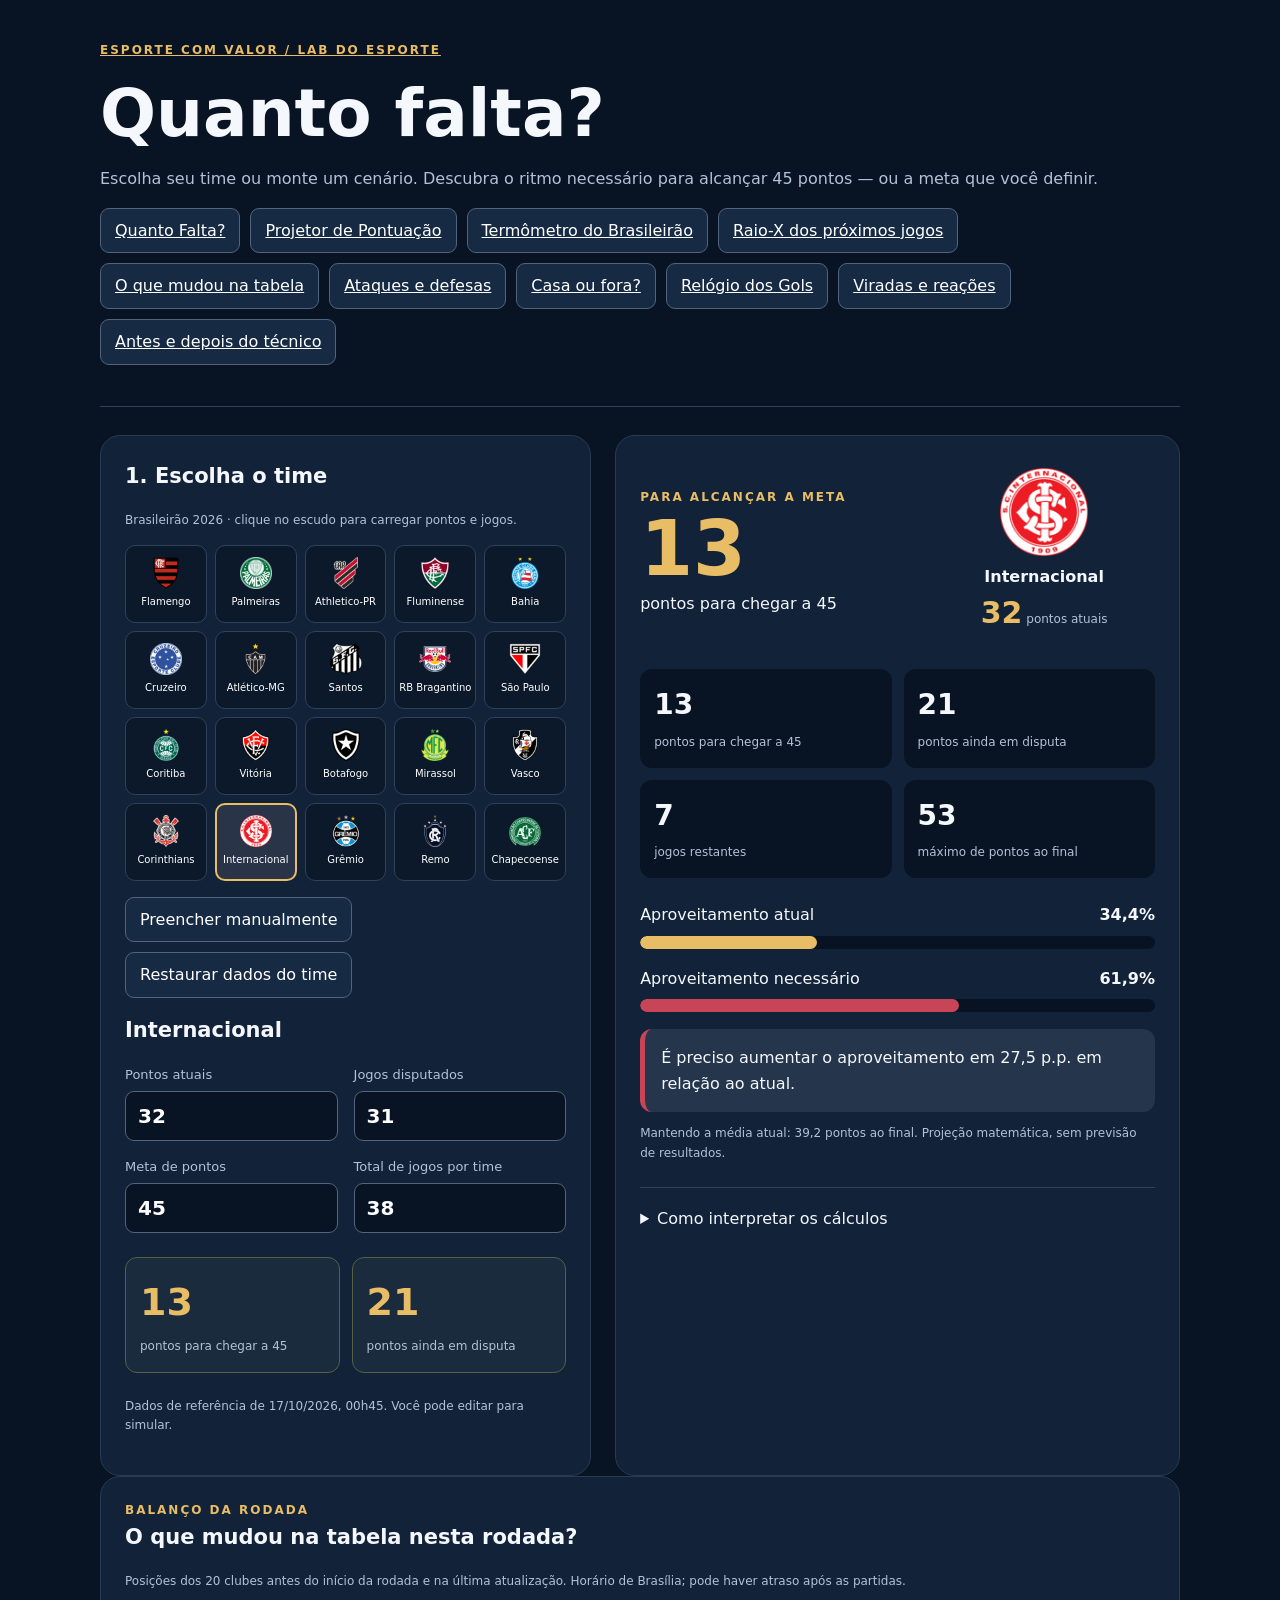
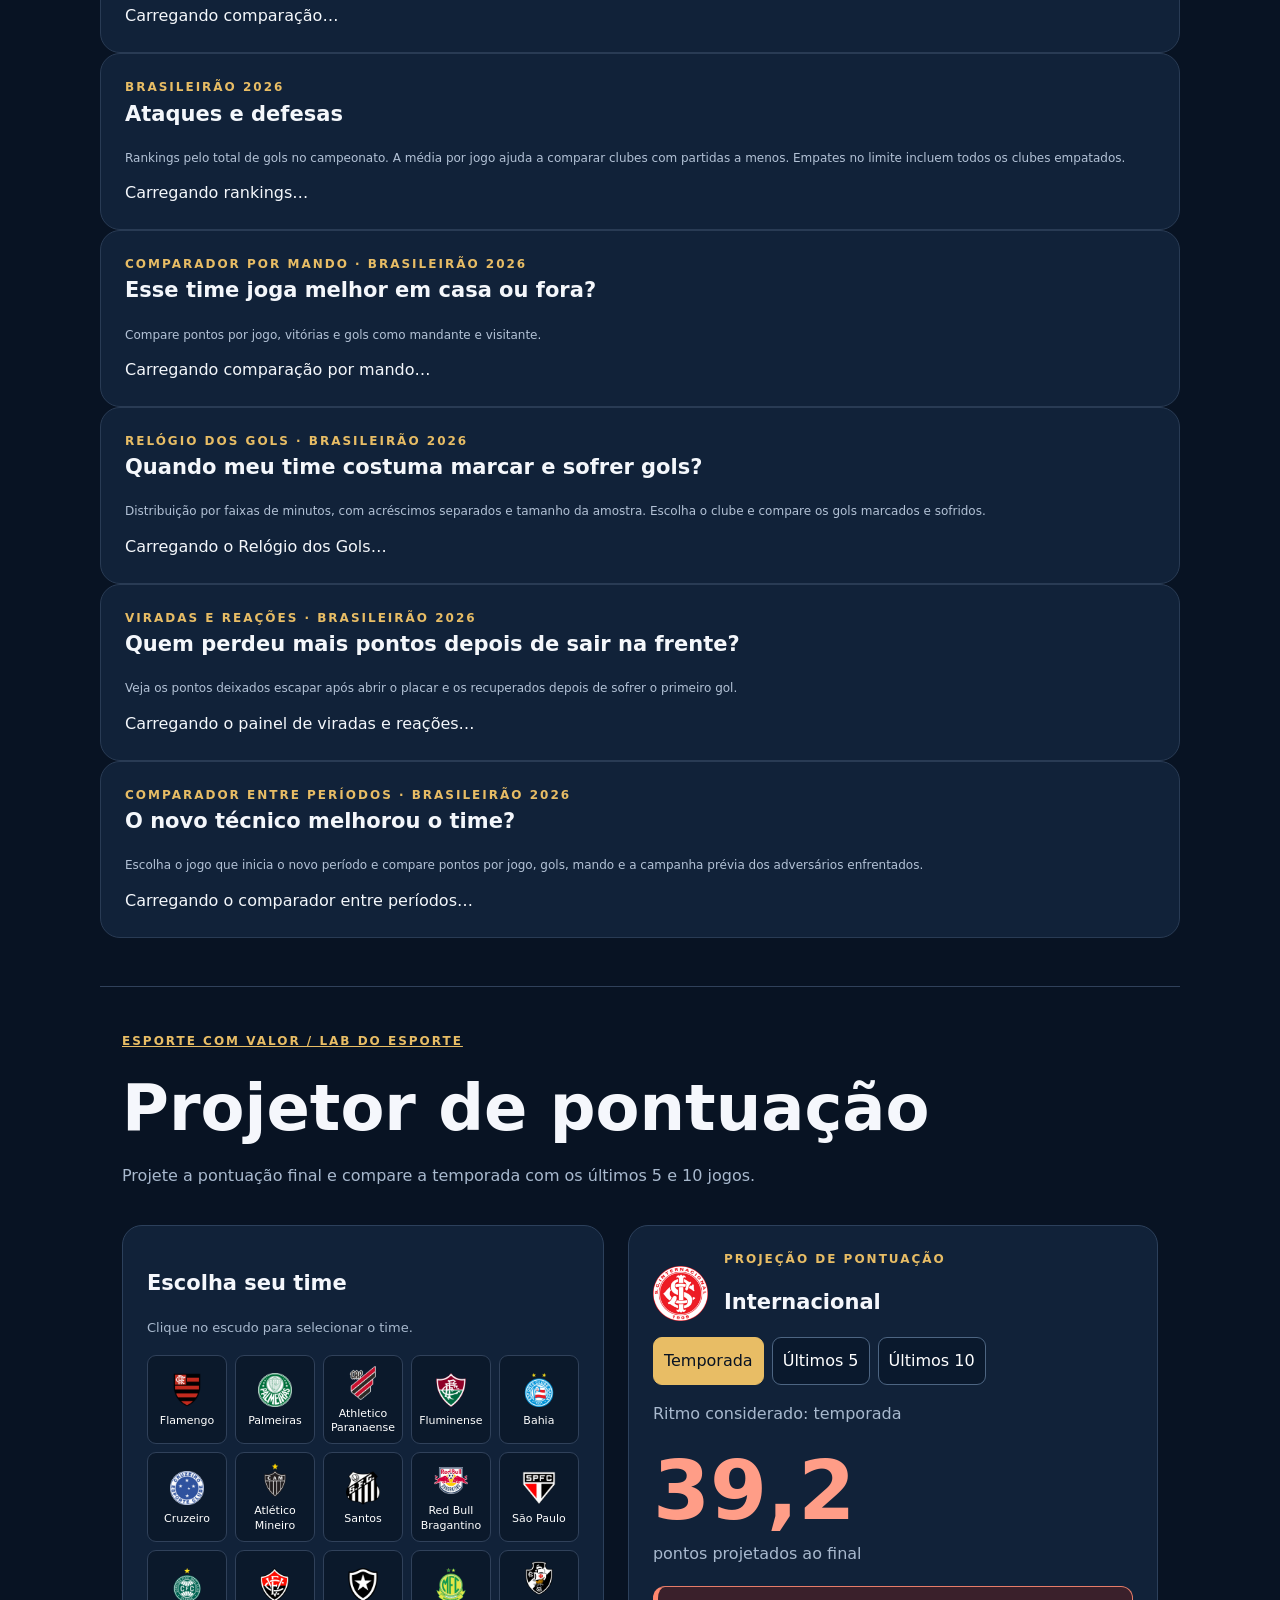
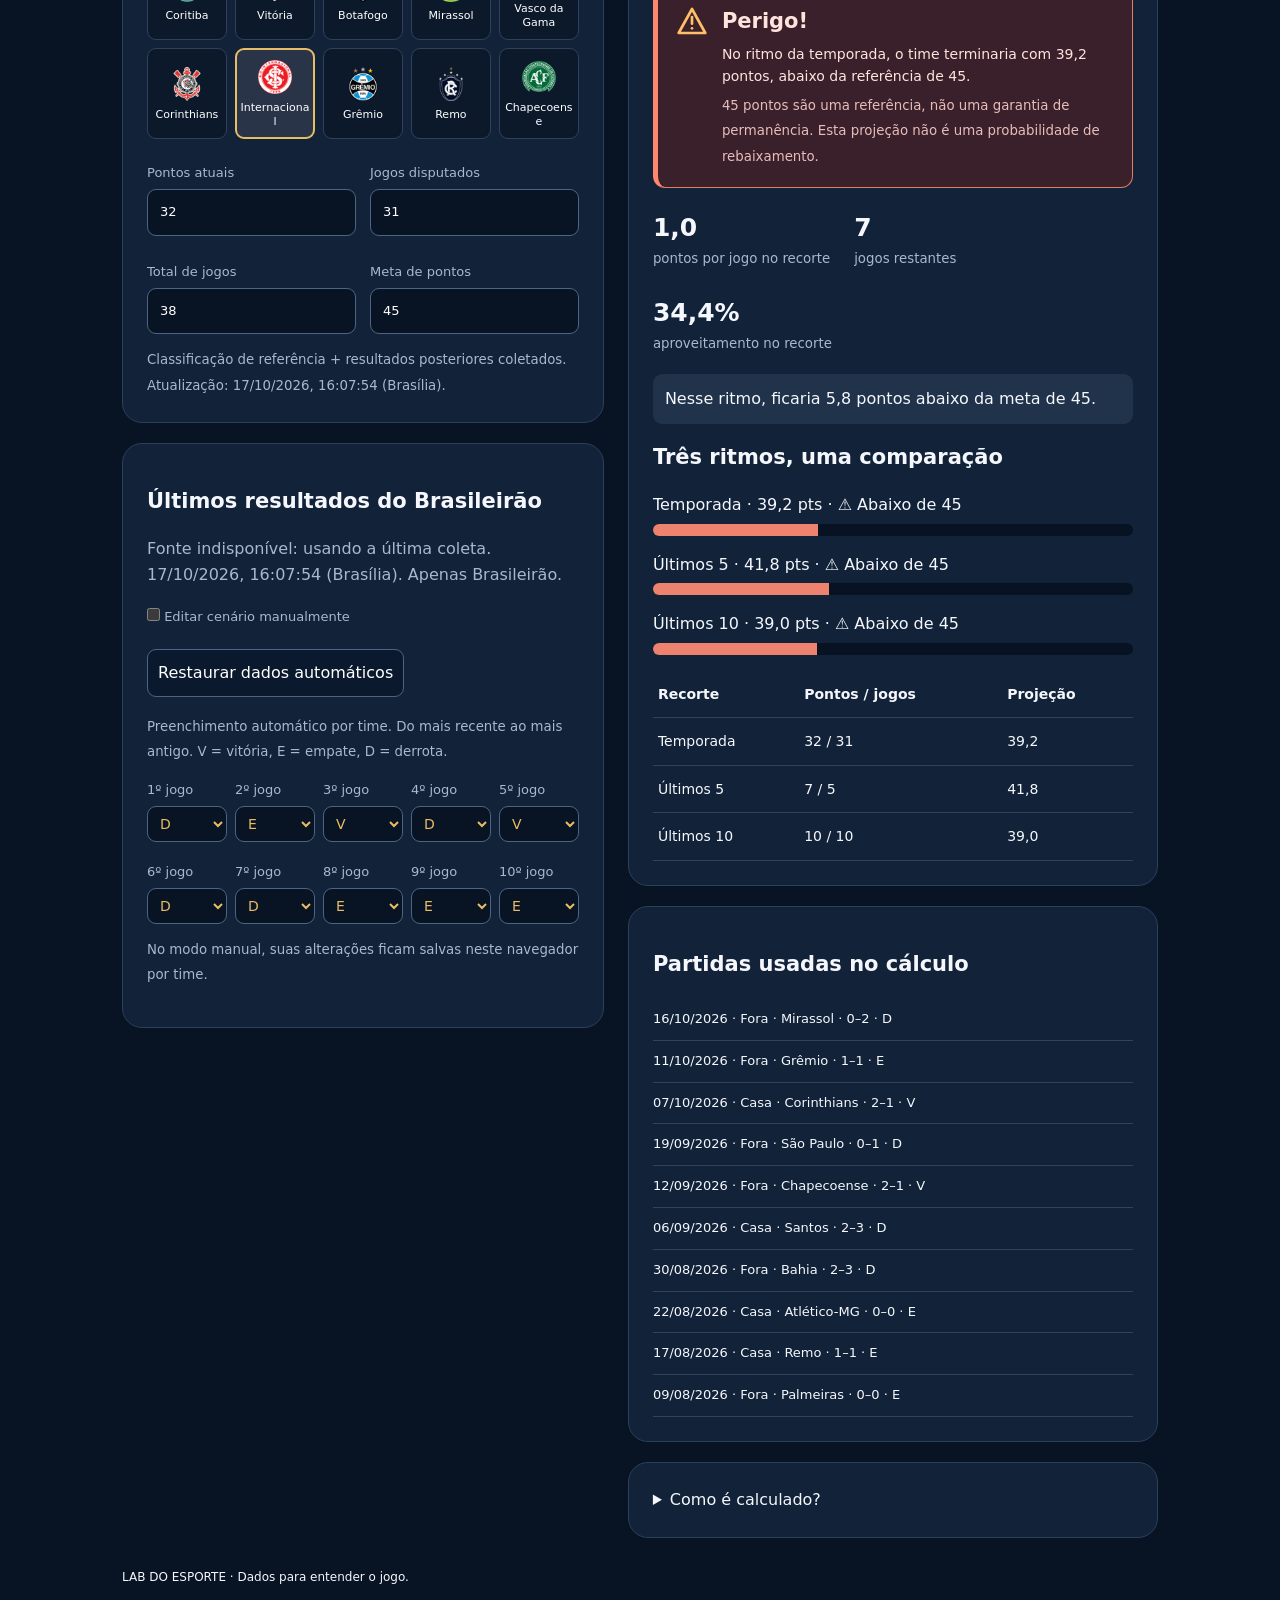
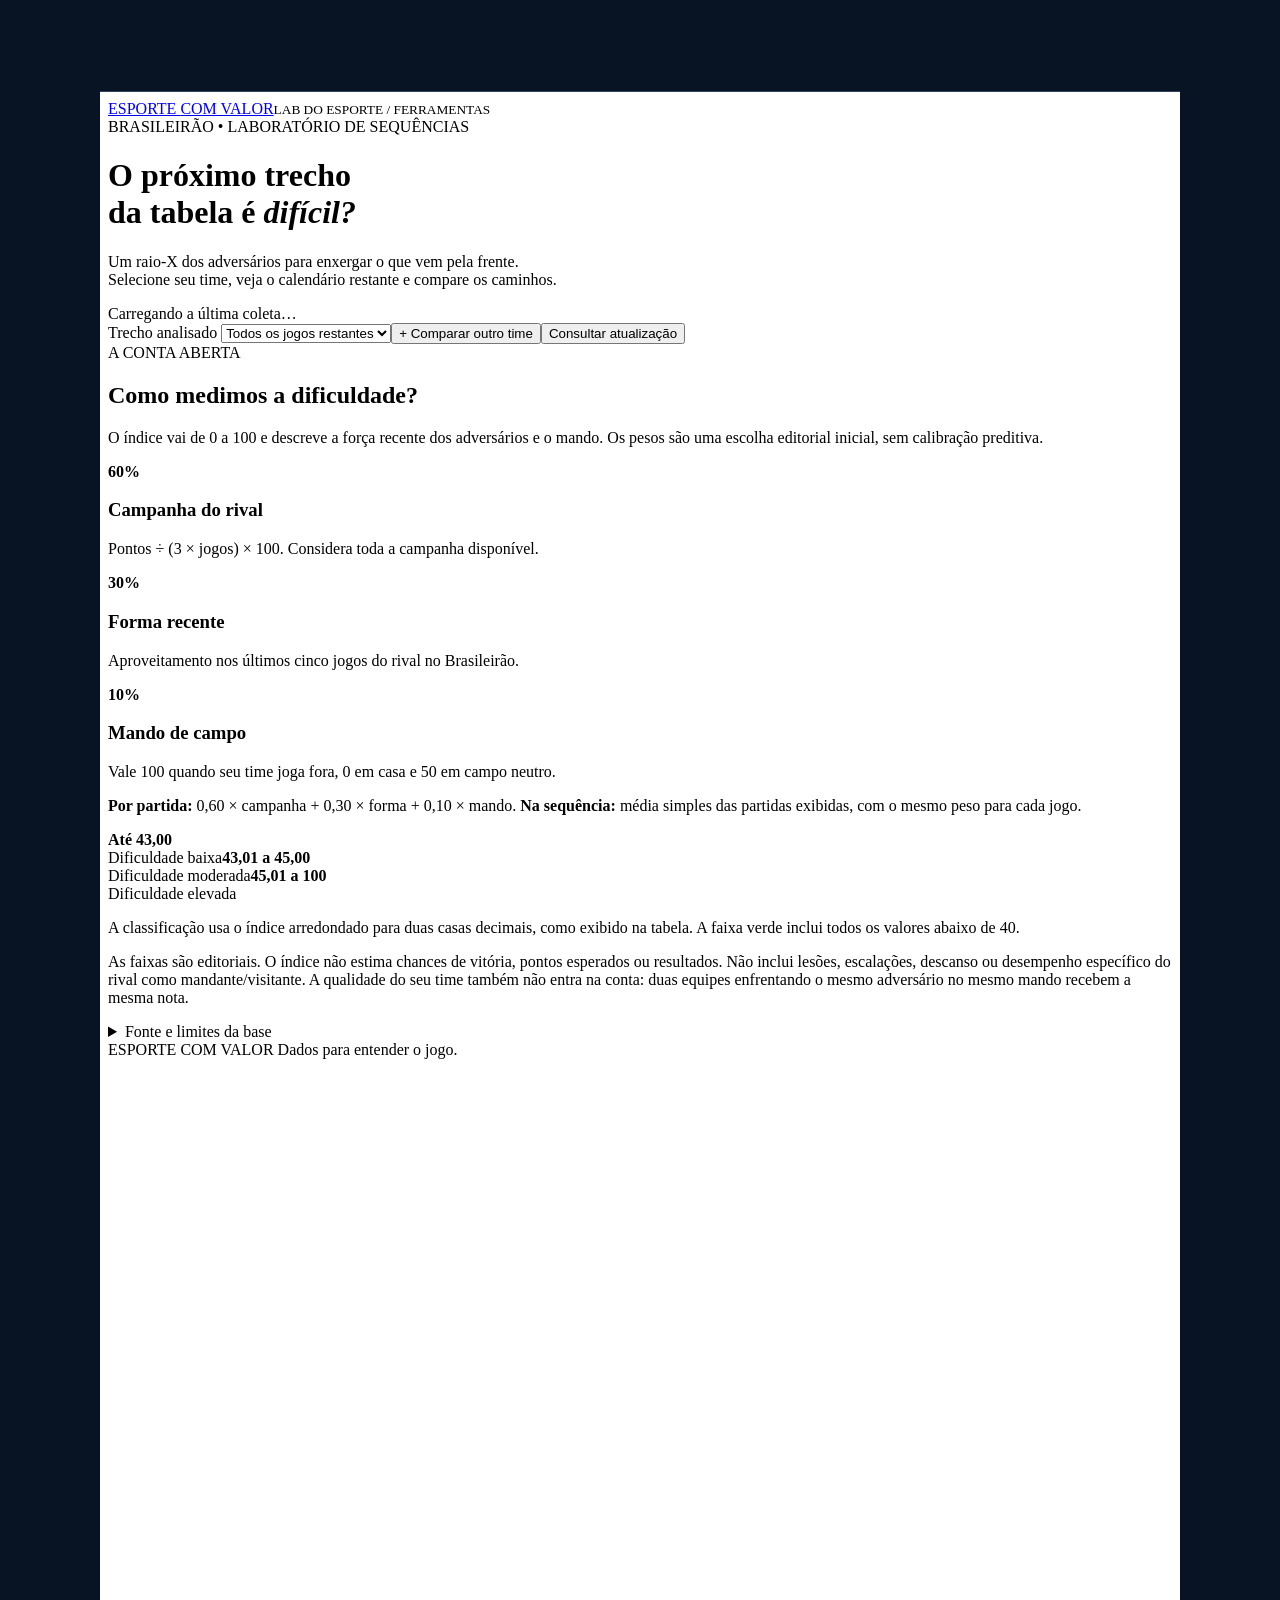
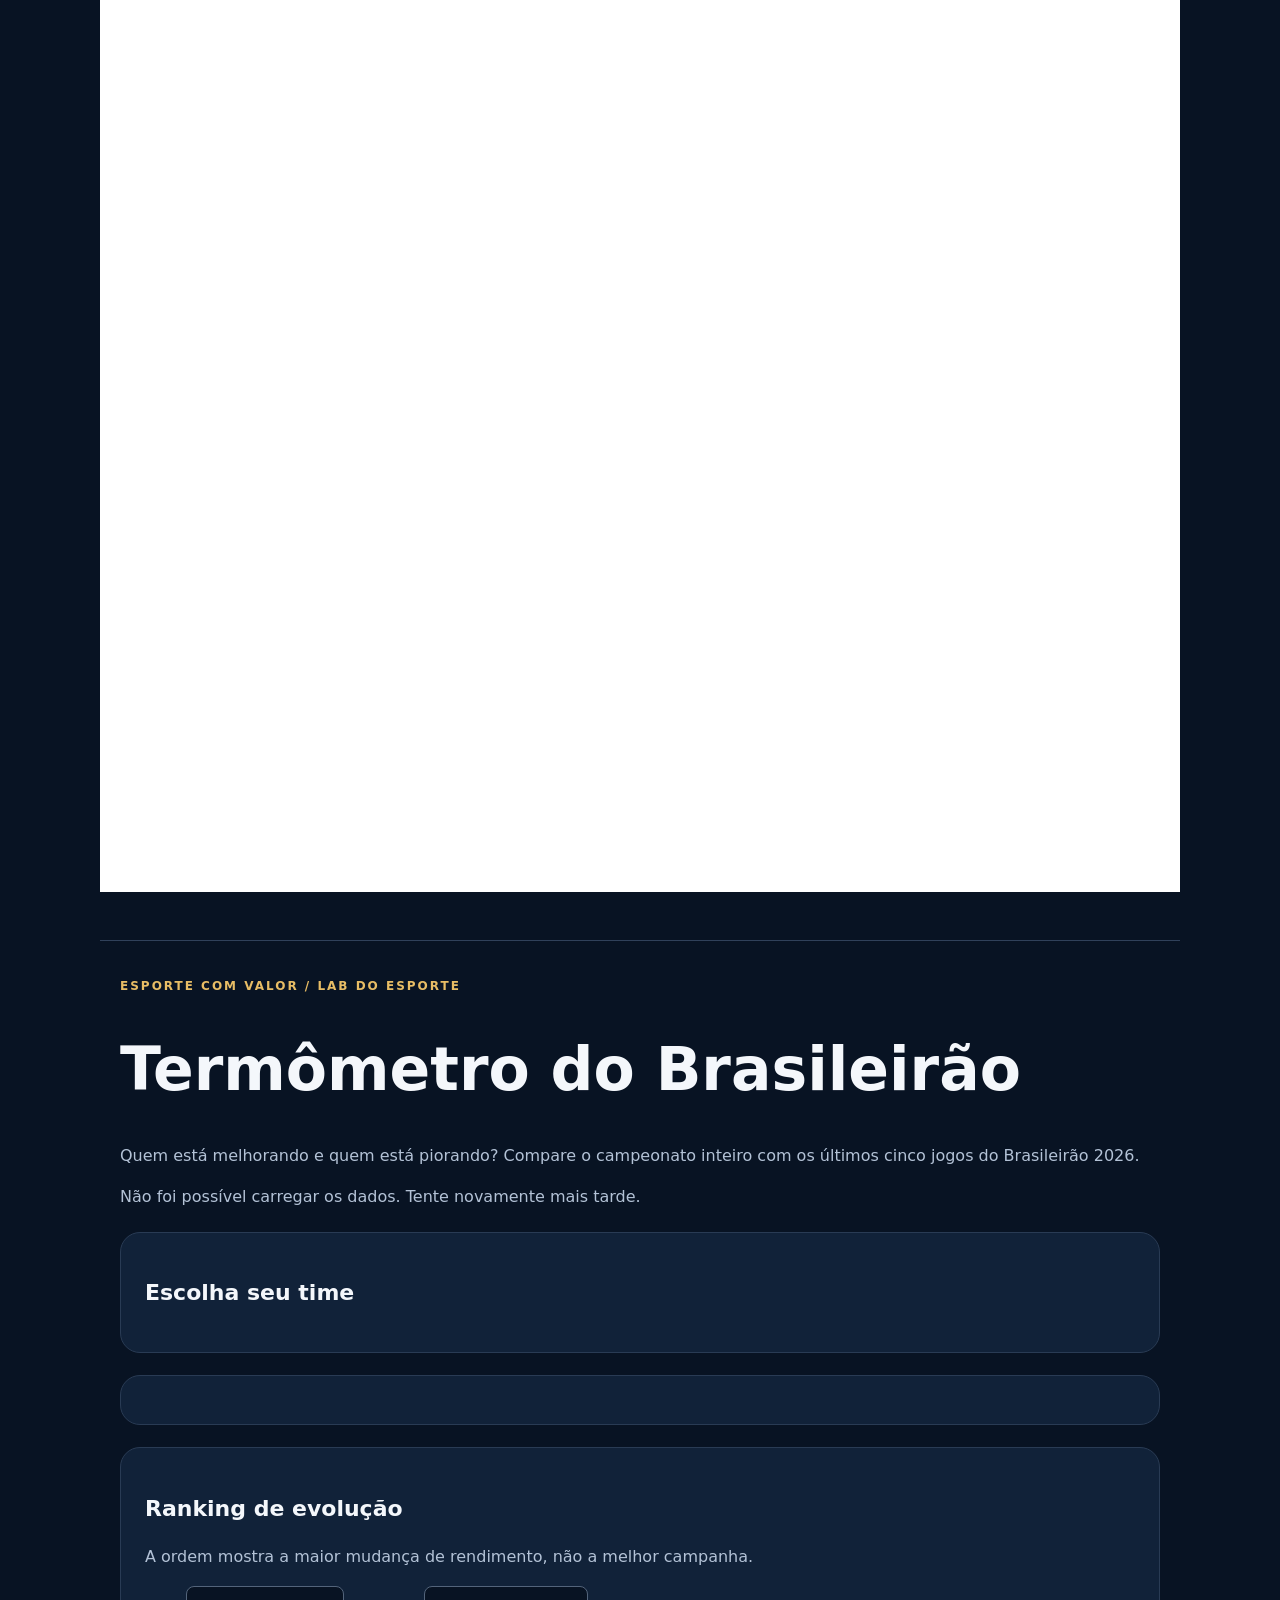
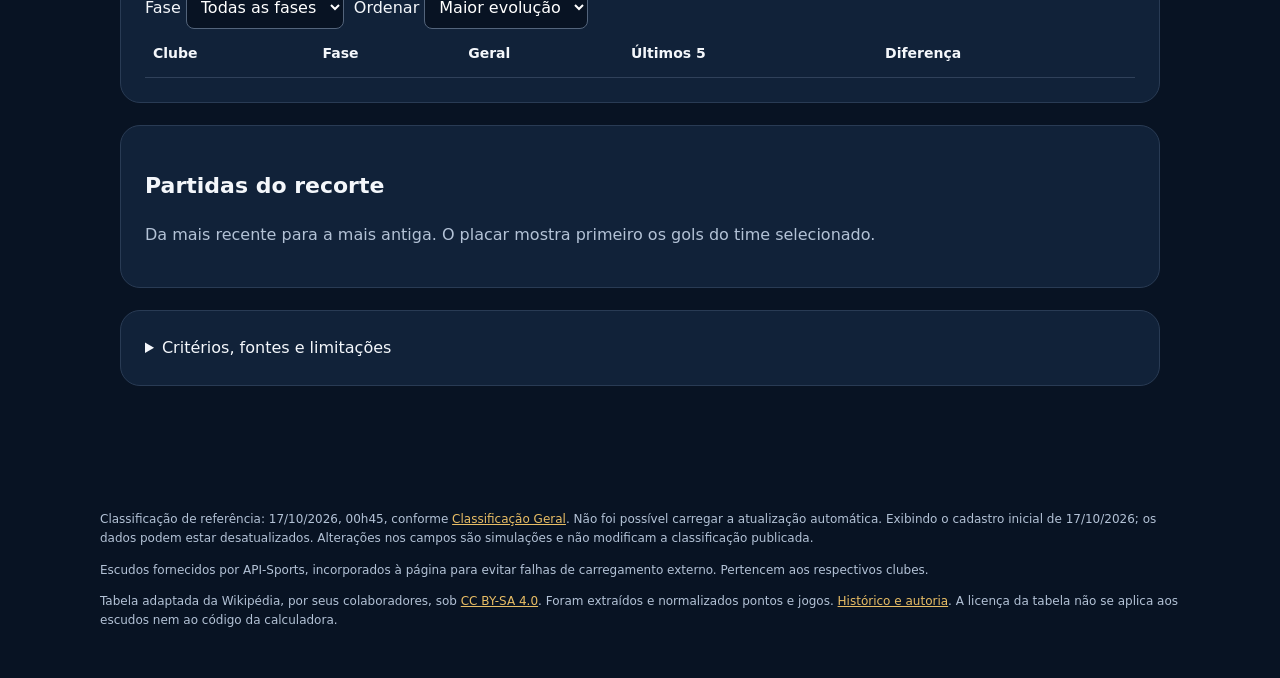
==== index.html @ df3fcb90 "Measure tool usage, team selections and simulations in GA4" ====
<!doctype html><html lang="pt-BR"><head>
<!-- Google Analytics 4 -->
<script async src="https://www.googletagmanager.com/gtag/js?id=G-3X2SF5L8FV"></script>
<script>
window.dataLayer = window.dataLayer || [];
function gtag(){dataLayer.push(arguments);}
gtag('js', new Date());
gtag('config', 'G-3X2SF5L8FV');
</script>
<meta charset="utf-8"><meta name="viewport" content="width=device-width,initial-scale=1"><meta name="description" content="Calcule quantos pontos seu time precisa e compare o aproveitamento atual com o necessário para alcançar sua meta."><title>Quanto falta? · Esporte com Valor</title><style>
:root{color-scheme:dark;--bg:#081323;--card:#112239;--gold:#e8bd65;--muted:#b3c2d6}*{box-sizing:border-box}body{margin:0;background:var(--bg);color:#f4f7fb;font:16px/1.6 system-ui,sans-serif}main{max-width:1120px;margin:auto;padding:36px 20px}a{color:var(--gold)}header{border-bottom:1px solid #30415a;padding-bottom:25px;margin-bottom:28px}.brand{color:var(--gold);font-weight:800;letter-spacing:2px;font-size:12px}h1{font-size:clamp(36px,7vw,66px);line-height:1.1;margin:16px 0}h2{font-size:21px;margin-top:0}p{color:var(--muted)}.layout{display:grid;grid-template-columns:1fr 1.15fr;gap:24px}.panel{background:var(--card);border:1px solid #293b54;border-radius:20px;padding:24px}.teams{display:grid;grid-template-columns:repeat(5,1fr);gap:8px;margin:15px 0}.team{background:#0b192b;color:#fff;border:1px solid #30415a;border-radius:10px;padding:8px 3px;font-size:10px;cursor:pointer;min-height:78px}.team img{display:block;width:32px;height:32px;object-fit:contain;margin:0 auto 5px}.team[aria-pressed=true]{border:2px solid var(--gold);background:#293449}button{font:inherit;cursor:pointer}button:focus-visible,input:focus-visible{outline:3px solid var(--gold);outline-offset:3px}.actions{display:flex;gap:10px;flex-wrap:wrap;margin:16px 0}.action{border:1px solid #52647d;border-radius:9px;background:#162a44;color:white;padding:9px 14px}.fields{display:grid;grid-template-columns:1fr 1fr;gap:16px}label{font-size:13px;color:var(--muted)}input{display:block;width:100%;margin-top:5px;padding:12px;background:#081323;border:1px solid #53647b;border-radius:9px;color:white;font:600 20px system-ui}.result-head{display:grid;grid-template-columns:minmax(0,1fr) minmax(120px,.8fr);gap:16px;align-items:center}.selected-team{text-align:center;padding:8px}.selected-team img{display:block;width:88px;height:88px;object-fit:contain;margin:0 auto 8px}.selected-team img[hidden]{display:none}.selected-team>strong{display:block;font-size:16px}.selected-team #resultCurrentPoints{font-size:30px;color:var(--gold)}.selected-team span{color:var(--muted);font-size:12px}.selected-team #resultScenario{display:block}.big{font-size:76px;font-weight:850;line-height:1.1;color:var(--gold)}.stats{display:grid;grid-template-columns:1fr 1fr;gap:12px;margin:24px 0}.stat{padding:14px;border-radius:12px;background:#081323}.stat strong{font-size:28px;display:block}.points-summary .stat{border:1px solid #576044;background:#192b3d}.points-summary strong{color:var(--gold);font-size:38px}.points-summary span{font-size:13px}.stat span{font-size:12px;color:var(--muted)}.track{height:13px;background:#071322;border-radius:20px;margin:8px 0 17px;overflow:hidden}.bar{height:100%;border-radius:20px}.row{display:flex;justify-content:space-between;gap:12px}.status{padding:16px;border-radius:12px;border-left:5px solid var(--gold);background:#25354b}.small{font-size:12px}.error{color:#ffb8bb}details{margin-top:24px;border-top:1px solid #30415a;padding-top:18px}footer{padding-top:30px}.hidden{display:none}@media(max-width:760px){.layout{grid-template-columns:1fr}.panel{padding:18px}.big{font-size:64px}}@media(prefers-reduced-motion:no-preference){.bar{transition:width .25s}}
</style><link rel="stylesheet" href="./panorama.css"><link rel="stylesheet" href="./relogio-gols.css"><link rel="stylesheet" href="./viradas-reacoes.css"><link rel="stylesheet" href="./comparador-periodos.css"></head><body><main><header id="quanto-falta"><a class="brand" href="https://esportecomvalor.wordpress.com/">ESPORTE COM VALOR / LAB DO ESPORTE</a><h1>Quanto falta?</h1><p>Escolha seu time ou monte um cenário. Descubra o ritmo necessário para alcançar 45 pontos — ou a meta que você definir.</p><nav class="actions" aria-label="Ferramentas do Lab do Esporte"><a class="action" href="#quanto-falta">Quanto Falta?</a><a class="action" href="#projetor">Projetor de Pontuação</a><a class="action" href="#termometro">Termômetro do Brasileirão</a><a class="action" href="#raio-x">Raio-X dos próximos jogos</a><a class="action" href="#mudancas">O que mudou na tabela</a><a class="action" href="#rankings-gols">Ataques e defesas</a><a class="action" href="#casa-fora">Casa ou fora?</a><a class="action" href="#relogio-dos-gols">Relógio dos Gols</a><a class="action" href="#viradas-e-reacoes">Viradas e reações</a><a class="action" href="#antes-e-depois">Antes e depois do técnico</a></nav></header><div class="layout"><section class="panel"><h2>1. Escolha o time</h2><p class="small">Brasileirão 2026 · clique no escudo para carregar pontos e jogos.</p><div class="teams" id="teams"></div><div class="actions"><button type="button" class="action" id="manual">Preencher manualmente</button><button type="button" class="action" id="reset">Restaurar dados do time</button></div><h2 id="selection">Cenário manual</h2><form id="form"><div class="fields"><label>Pontos atuais<input id="points" type="number" min="0" step="1" required value="32"></label><label>Jogos disputados<input id="played" type="number" min="0" step="1" required value="31"></label><label>Meta de pontos<input id="target" type="number" min="1" step="1" required value="45"></label><label>Total de jogos por time<input id="total" type="number" min="1" max="1000" step="1" required value="38"></label></div><div class="stats points-summary" aria-live="polite" aria-label="Resumo de pontos"><div class="stat"><strong id="neededPoints">—</strong><span id="neededLabel">pontos para chegar a 45</span></div><div class="stat"><strong id="availablePoints">—</strong><span>pontos ainda em disputa</span></div></div></form><p id="origin" class="small"></p><p id="error" role="alert" class="error"></p></section><section class="panel" aria-label="Resultado"><div id="results" aria-live="polite"><div class="result-head"><div><div class="brand" id="resultTitle">PARA ALCANÇAR A META</div><div class="big" id="missing">—</div><div id="remaining">pontos necessários</div></div><div class="selected-team"><img id="resultBadge" alt="" width="88" height="88"><strong id="resultTeamName"></strong><div><strong id="resultCurrentPoints">—</strong><span> pontos atuais</span></div><span class="small" id="resultScenario"></span></div></div><div class="stats"><div class="stat"><strong id="neededPointsResult">—</strong><span id="neededLabelResult">pontos para chegar a 45</span></div><div class="stat"><strong id="availablePointsResult">—</strong><span>pontos ainda em disputa</span></div><div class="stat"><strong id="games">—</strong><span>jogos restantes</span></div><div class="stat"><strong id="max">—</strong><span>máximo de pontos ao final</span></div></div><div class="row"><span>Aproveitamento atual</span><strong id="current">—</strong></div><div class="track"><div id="currentBar" class="bar" style="background:#e8bd65"></div></div><div class="row"><span>Aproveitamento necessário</span><strong id="required">—</strong></div><div class="track"><div id="requiredBar" class="bar"></div></div><div id="status" class="status"></div><p id="projection" class="small"></p><details><summary>Como interpretar os cálculos</summary><p class="small">Atual = pontos ÷ (3 × jogos disputados). Necessário = pontos que faltam ÷ (3 × jogos restantes). A diferença é expressa em pontos percentuais (p.p.).</p><p class="small">Vermelho claro: aumento de até 5 p.p.; tons mais escuros: acima de 5, 10 e 20 p.p. Verde: o ritmo necessário não supera o atual. As cores comparam ritmos e não representam probabilidade de rebaixamento.</p><p class="small">A projeção mantém a média de pontos por jogo e pode resultar em número fracionário. Não prevê resultados. Os 45 pontos são uma referência, sem garantia de permanência. Os cálculos consideram três pontos por vitória e não contemplam punições ou bonificações.</p></details></div></section></div><section class="panel panorama" id="mudancas"><div class="brand">BALANÇO DA RODADA</div><h2>O que mudou na tabela nesta rodada?</h2><p class="small">Posições dos 20 clubes antes do início da rodada e na última atualização. Horário de Brasília; pode haver atraso após as partidas.</p><div id="day-content" aria-live="polite">Carregando comparação…</div></section><section class="panel panorama" id="rankings-gols"><div class="brand">BRASILEIRÃO 2026</div><h2>Ataques e defesas</h2><p class="small">Rankings pelo total de gols no campeonato. A média por jogo ajuda a comparar clubes com partidas a menos. Empates no limite incluem todos os clubes empatados.</p><div id="goal-content" aria-live="polite">Carregando rankings…</div></section><section class="panel panorama" id="casa-fora"><div class="brand">COMPARADOR POR MANDO · BRASILEIRÃO 2026</div><h2>Esse time joga melhor em casa ou fora?</h2><p class="small">Compare pontos por jogo, vitórias e gols como mandante e visitante.</p><div id="mando-content">Carregando comparação por mando…</div></section><section class="panel panorama" id="relogio-dos-gols"><div class="brand">RELÓGIO DOS GOLS · BRASILEIRÃO 2026</div><h2>Quando meu time costuma marcar e sofrer gols?</h2><p class="small">Distribuição por faixas de minutos, com acréscimos separados e tamanho da amostra. Escolha o clube e compare os gols marcados e sofridos.</p><div id="goal-clock-content">Carregando o Relógio dos Gols…</div></section><section class="panel panorama" id="viradas-e-reacoes"><div class="brand">VIRADAS E REAÇÕES · BRASILEIRÃO 2026</div><h2>Quem perdeu mais pontos depois de sair na frente?</h2><p class="small">Veja os pontos deixados escapar após abrir o placar e os recuperados depois de sofrer o primeiro gol.</p><div id="reactions-content">Carregando o painel de viradas e reações…</div></section><section class="panel panorama" id="antes-e-depois"><div class="brand">COMPARADOR ENTRE PERÍODOS · BRASILEIRÃO 2026</div><h2>O novo técnico melhorou o time?</h2><p class="small">Escolha o jogo que inicia o novo período e compare pontos por jogo, gols, mando e a campanha prévia dos adversários enfrentados.</p><div id="periods-content">Carregando o comparador entre períodos…</div></section><section id="projetor" aria-label="Projetor de pontuação" style="scroll-margin-top:20px;margin-top:48px;border-top:1px solid #30415a"><iframe id="projectorFrame" title="Projetor de pontuação — últimos 5 e 10 jogos do Brasileirão" src="./projetor.html" loading="lazy" style="width:100%;border:0;min-height:800px;height:2200px;display:block;color-scheme:dark"></iframe></section><section id="raio-x" aria-label="Raio-X dos próximos jogos" style="scroll-margin-top:20px;margin-top:48px;border-top:1px solid #30415a"><iframe id="raioxFrame" title="Raio-X dos próximos jogos — dificuldade da sequência" src="./raio-x.html" loading="lazy" style="width:100%;border:0;min-height:900px;height:2400px;display:block;color-scheme:dark"></iframe></section><section id="termometro" style="scroll-margin-top:20px;margin-top:48px;border-top:1px solid #30415a"><iframe id="thermoFrame" title="Termômetro do Brasileirão" src="./termometro.html?v=20261017-titulo" loading="lazy" style="width:100%;border:0;height:2600px;display:block;color-scheme:dark"></iframe></section><footer><p class="small"><span id="dataStatus">Classificação de referência: 17/10/2026, 00h45</span>, conforme <a href="https://classificacaogeral.com.br/campeonato-brasileiro-serie-a/2026" target="_blank" rel="noopener noreferrer">Classificação Geral</a>. <span id="dataMode">Cadastro inicial. Aguardando primeira consulta automática.</span> Alterações nos campos são simulações e não modificam a classificação publicada.</p><p class="small">Escudos fornecidos por API-Sports, incorporados à página para evitar falhas de carregamento externo. Pertencem aos respectivos clubes.</p><p class="small">Tabela adaptada da Wikipédia, por seus colaboradores, sob <a href="https://creativecommons.org/licenses/by-sa/4.0/">CC BY-SA 4.0</a>. Foram extraídos e normalizados pontos e jogos. <a href="https://pt.wikipedia.org/w/index.php?title=Campeonato_Brasileiro_de_Futebol_de_2026_-_S%C3%A9rie_A&amp;action=history">Histórico e autoria</a>. A licença da tabela não se aplica aos escudos nem ao código da calculadora.</p></footer></main><script>
const badges={"118":"[data-uri]","119":"[data-uri]","120":"[data-uri]","121":"[data-uri]","124":"[data-uri]","126":"[data-uri]","127":"[data-uri]","128":"[data-uri]","130":"[data-uri]","131":"[data-uri]","132":"[data-uri]","133":"[data-uri]","134":"[data-uri]","135":"[data-uri]","136":"[data-uri]","147":"[data-uri]","794":"[data-uri]","1062":"[data-uri]","1198":"[data-uri]","7848":"[data-uri]"};
const clubs=[['Flamengo',64,30,127],['Palmeiras',63,30,121],['Athletico-PR',53,30,134],['Fluminense',51,30,124],['Bahia',49,30,118],['Cruzeiro',48,30,135],['Atlético-MG',47,30,1062],['Santos',42,30,128],['RB Bragantino',40,30,794],['São Paulo',39,30,126],['Coritiba',39,30,147],['Vitória',36,30,136],['Botafogo',36,30,120],['Mirassol',36,31,7848],['Vasco',35,29,133],['Corinthians',32,30,131],['Internacional',32,31,119],['Grêmio',31,30,130],['Remo',25,30,1198],['Chapecoense',18,29,132]];
function calculate(p,j,t,n){if(![p,j,t,n].every(Number.isInteger)||p<0||j<0||t<1||n<1||n>1000||j>n||p>3*j)throw Error('Informe números inteiros válidos. Jogos disputados não podem superar o total, e pontos não podem superar três por jogo.');let r=n-j,m=Math.max(0,t-p),a=j?p/(3*j)*100:null,b=m===0?0:r?m/(3*r)*100:null;return {r,m,a,b,max:p+3*r,gap:a===null||b===null?null:b-a,projection:j?p/j*n:null,achieved:m===0,impossible:m>3*r};}
const $=id=>document.getElementById(id);const pct=x=>x===null?'—':x.toLocaleString('pt-BR',{maximumFractionDigits:1,minimumFractionDigits:1})+'%';let selected=null;let edited=true;let apiDate=null;
function updateTeamHeader(points){const badge=$('resultBadge');$('resultCurrentPoints').textContent=points;if(selected===null){badge.hidden=true;badge.removeAttribute('src');badge.alt='';$('resultTeamName').textContent='Cenário manual';$('resultScenario').textContent='Valores informados por você';}else{const club=clubs[selected];badge.hidden=false;badge.src=badges[club[3]];badge.alt='Escudo do '+club[0];$('resultTeamName').textContent=club[0];$('resultScenario').textContent=edited?'Simulação com valores editados':'';}}
function render(){try{const ids=['points','played','target','total'];if(ids.some(id=>$(id).value.trim()===''))throw Error('Preencha todos os campos para calcular.');const [p,j,t,n]=ids.map(id=>Number($(id).value));const c=calculate(p,j,t,n);updateTeamHeader(p);$('error').textContent='';$('results').classList.remove('hidden');document.querySelector('.points-summary').classList.remove('hidden');$('missing').textContent=c.m;$('remaining').textContent='pontos para chegar a '+t;$('neededPoints').textContent=c.m;$('neededLabel').textContent='pontos para chegar a '+t;$('availablePoints').textContent=3*c.r;$('neededPointsResult').textContent=c.m;$('neededLabelResult').textContent='pontos para chegar a '+t;$('availablePointsResult').textContent=3*c.r;$('games').textContent=c.r;$('max').textContent=c.max;$('current').textContent=pct(c.a);$('required').textContent=pct(c.b);$('currentBar').style.width=(c.a||0)+'%';$('requiredBar').style.width=Math.min(100,c.b||0)+'%';const color=c.achieved?'#54d4a0':c.impossible?'#c84457':c.gap===null?'#e8bd65':c.gap<=0?'#54d4a0':c.gap<=5?'#ffb4a8':c.gap<=10?'#ff887d':c.gap<=20?'#ed5e68':'#c84457';$('requiredBar').style.background=color;$('status').style.borderColor=color;$('status').textContent=c.achieved?'Meta alcançada. Isso não garante permanência na divisão.':c.impossible?'Meta matematicamente impossível: mesmo vencendo todos os jogos restantes, o time chegaria a '+c.max+' pontos.':c.gap===null?'Ainda não há jogos disputados para comparar o ritmo.':c.gap>0?'É preciso aumentar o aproveitamento em '+c.gap.toLocaleString('pt-BR',{maximumFractionDigits:1})+' p.p. em relação ao atual.':'O aproveitamento necessário está '+Math.abs(c.gap).toLocaleString('pt-BR',{maximumFractionDigits:1})+' p.p. abaixo ou igual ao atual.';$('projection').textContent=c.projection===null?'Projeção indisponível antes da primeira partida.':'Mantendo a média atual: '+c.projection.toLocaleString('pt-BR',{maximumFractionDigits:1})+' pontos ao final. Projeção matemática, sem previsão de resultados.';$('origin').textContent=edited?'Simulação com valores editáveis. Não é uma consulta ao vivo.':(apiDate?'Última consulta da fonte pública: '+apiDate+'. Você pode editar para simular.':'Dados de referência de 17/10/2026, 00h45. Você pode editar para simular.');}catch(e){$('error').textContent=e.message;$('results').classList.add('hidden');document.querySelector('.points-summary').classList.add('hidden');}}
function choose(i){selected=i;edited=false;const c=clubs[i];$('selection').textContent=c[0];$('points').value=c[1];$('played').value=c[2];$('total').value=38;document.querySelectorAll('.team').forEach((el,k)=>el.setAttribute('aria-pressed',String(k===i)));render();}
clubs.forEach((c,i)=>{const b=document.createElement('button');b.type='button';b.className='team';b.setAttribute('aria-pressed','false');b.setAttribute('aria-label','Selecionar '+c[0]);const img=document.createElement('img');img.src=badges[c[3]];img.alt='';img.loading='lazy';img.addEventListener('error',()=>{img.hidden=true;});b.append(img,document.createTextNode(c[0]));b.addEventListener('click',()=>choose(i));$('teams').append(b);});
$('form').addEventListener('submit',e=>e.preventDefault());$('form').addEventListener('input',()=>{edited=true;render();});$('manual').addEventListener('click',()=>{selected=null;edited=true;$('selection').textContent='Cenário manual';document.querySelectorAll('.team').forEach(el=>el.setAttribute('aria-pressed','false'));['points','played'].forEach(id=>$(id).value='');render();$('points').focus();});$('reset').addEventListener('click',()=>{if(selected!==null)choose(selected);else{['points','played','target','total'].forEach((id,i)=>$(id).value=[32,31,45,38][i]);edited=true;render();}});choose(16);

async function loadStandings(){
 try{
 const response=await fetch('./classificacao.json',{cache:'no-store'});
 if(!response.ok)throw Error('Dados indisponíveis');
 const data=await response.json();
 if(!data.fetchedAt)return;
 if(data.source!=='Wikipédia — colaboradores do artigo'||typeof data.sourceUrl!=='string'||!data.sourceUrl.startsWith('https://pt.wikipedia.org/')||data.league!==71||data.season!==2026||!Array.isArray(data.teams)||data.teams.length!==20)throw Error('Dados incompletos');
 const date=new Date(data.fetchedAt);
 if(!Number.isFinite(date.getTime()))throw Error('Data inválida');
 const mapped=clubs.map(c=>data.teams.find(t=>t.id===c[3]));
 if(mapped.some(t=>!t||!Number.isInteger(t.points)||!Number.isInteger(t.played)||t.played<0||t.played>38||t.points<0||t.points>3*t.played))throw Error('Cadastro incompatível');
 mapped.forEach((t,i)=>{clubs[i][1]=t.points;clubs[i][2]=t.played;});
 apiDate=date.toLocaleString('pt-BR',{timeZone:'America/Sao_Paulo'});
 $('dataStatus').textContent='Última consulta bem-sucedida: '+apiDate+' (Brasília)';
 const stale=Date.now()-date.getTime()>36*60*60*1000;
 $('dataMode').textContent=(stale?'Atenção: última consulta há mais de 36 horas. ':'')+'Fonte: Wikipédia (tabela comunitária). Consultas a cada 30 minutos entre 14h e 2h de Brasília; pode haver atraso após os jogos.';
 const link=$('dataStatus').parentElement.querySelector('a');
 link.href=data.sourceUrl;link.textContent='Wikipédia — colaboradores do artigo';
 if(!edited&&selected!==null)choose(selected);
 }catch(error){$('dataMode').textContent='Não foi possível carregar a atualização automática. Exibindo o cadastro inicial de 17/10/2026; os dados podem estar desatualizados.';}
}
loadStandings();
</script><script>window.addEventListener("message",event=>{const frame=document.getElementById("projectorFrame");if(event.origin!==location.origin||event.source!==frame.contentWindow||event.data?.type!=="ecv-projector-height")return;const h=event.data.height;if(Number.isFinite(h)&&h>300&&h<12000)frame.style.height=Math.ceil(h)+"px";});</script><script>window.addEventListener("message",e=>{const f=document.getElementById("thermoFrame");if(e.origin===location.origin&&e.source===f.contentWindow&&e.data?.type==="ecv-thermo-height"&&Number.isFinite(e.data.height)&&e.data.height>300&&e.data.height<15000)f.style.height=Math.ceil(e.data.height)+"px";});</script><script>window.addEventListener("message",e=>{const f=document.getElementById("raioxFrame");if(e.origin===location.origin&&e.source===f.contentWindow&&e.data?.type==="ecv-raiox-height"&&Number.isFinite(e.data.height)&&e.data.height>300&&e.data.height<20000)f.style.height=Math.ceil(e.data.height)+"px";});</script><script src="./panorama.js"></script><script src="./relogio-gols.js"></script><script src="./viradas-reacoes.js"></script><script src="./comparador-periodos.js"></script><script src="./ecv-analytics.js?v=1"></script></body></html>
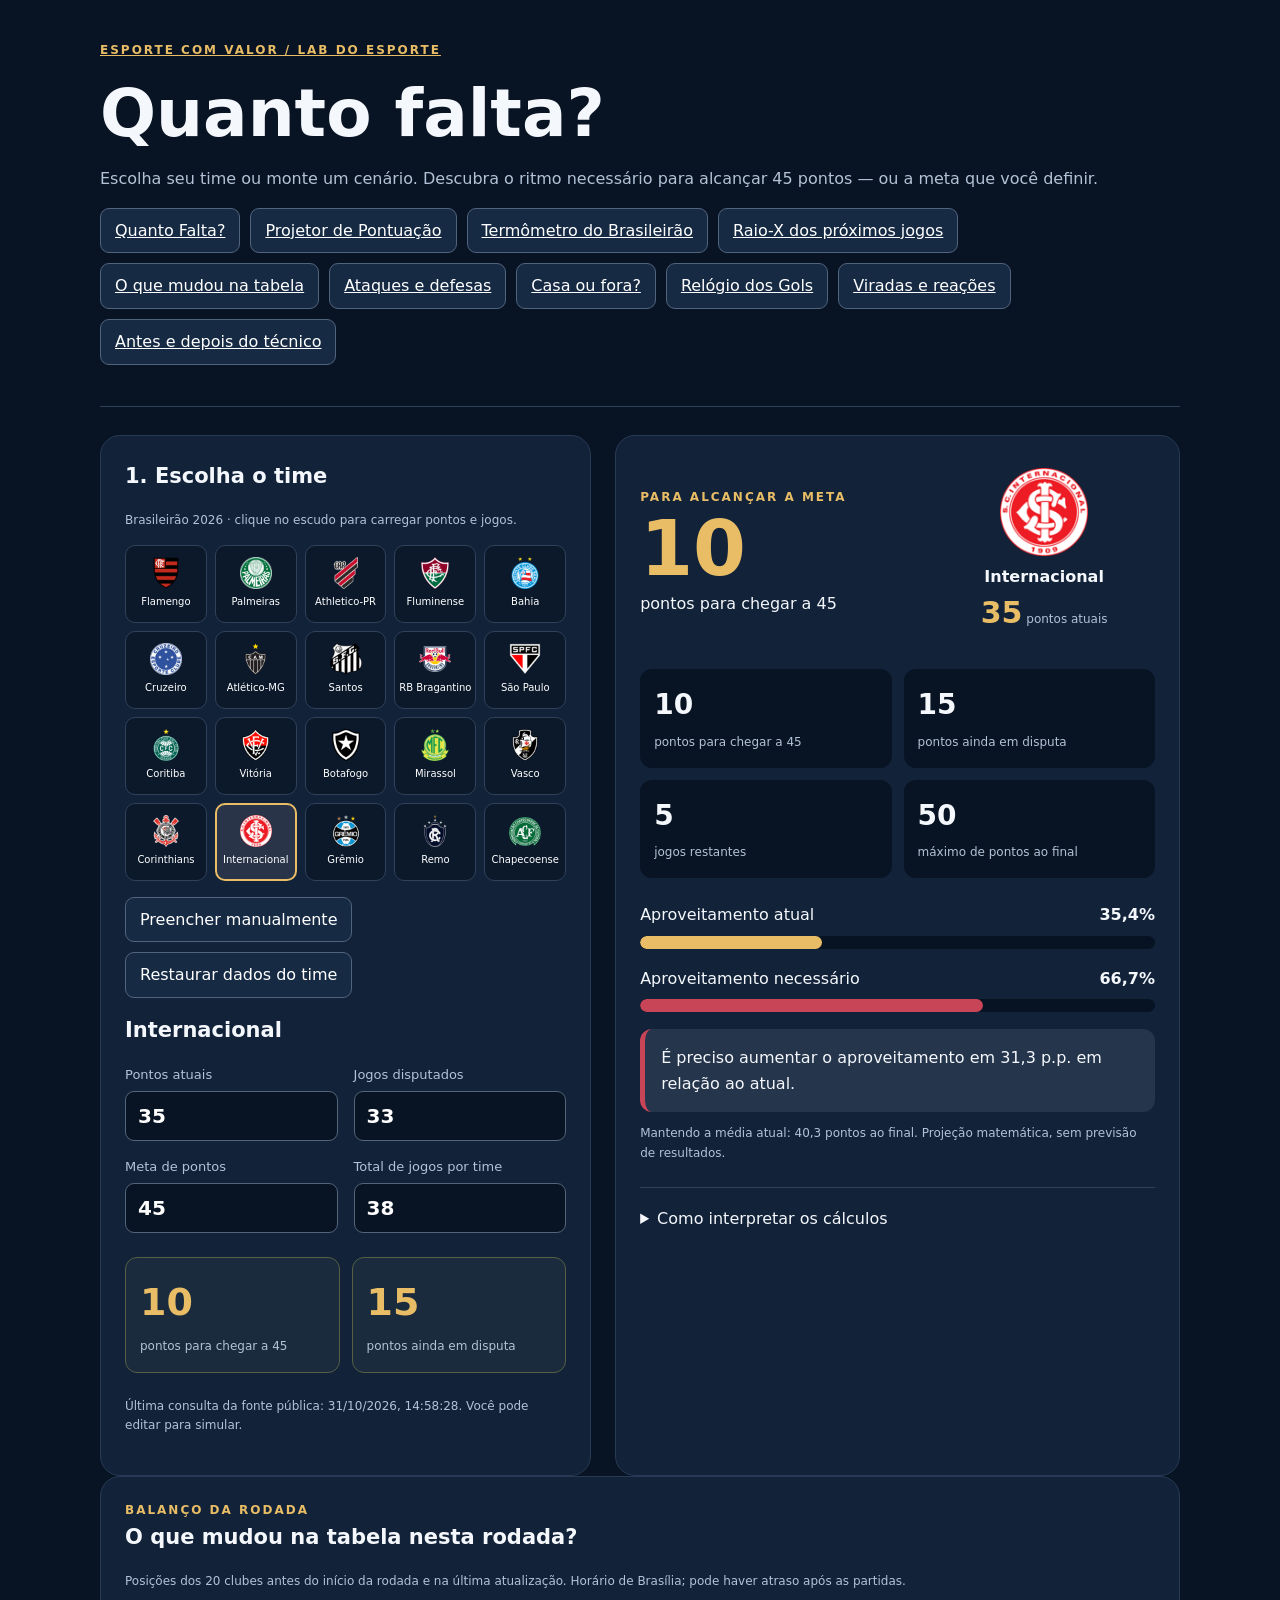
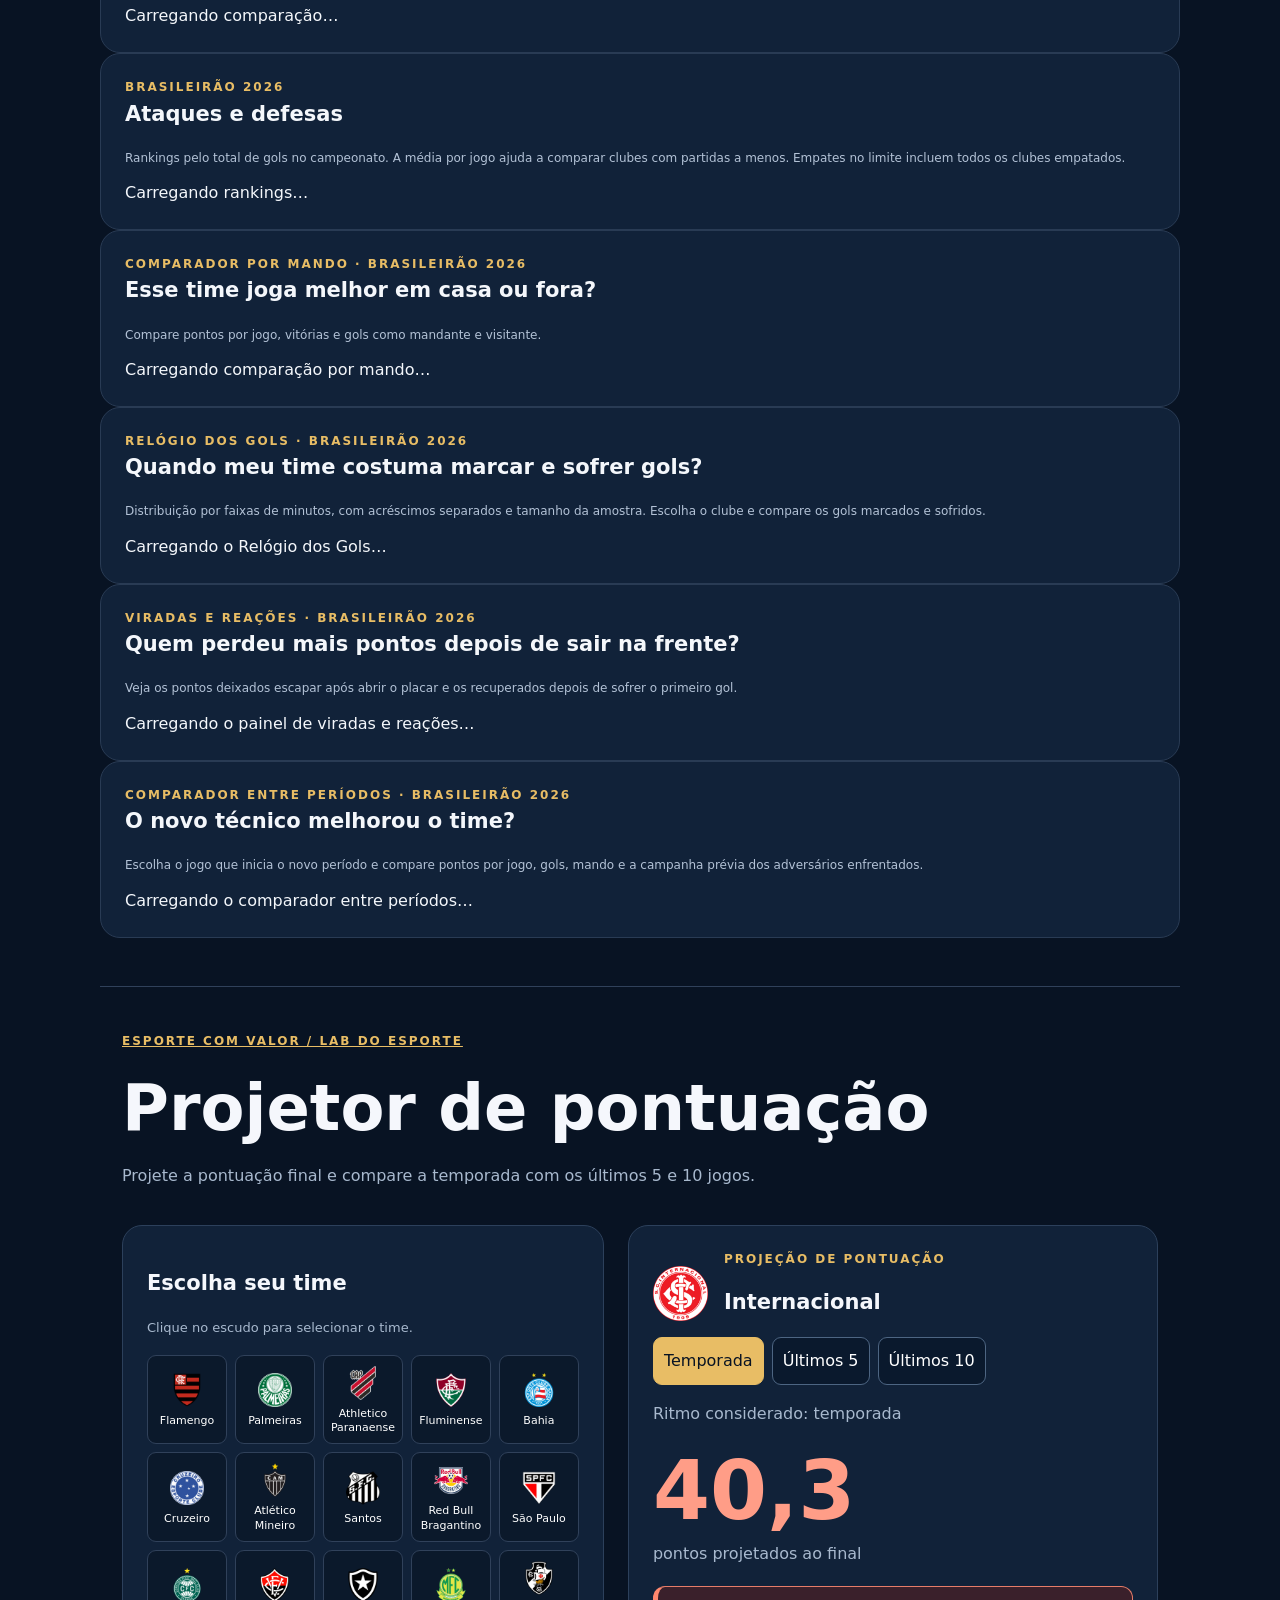
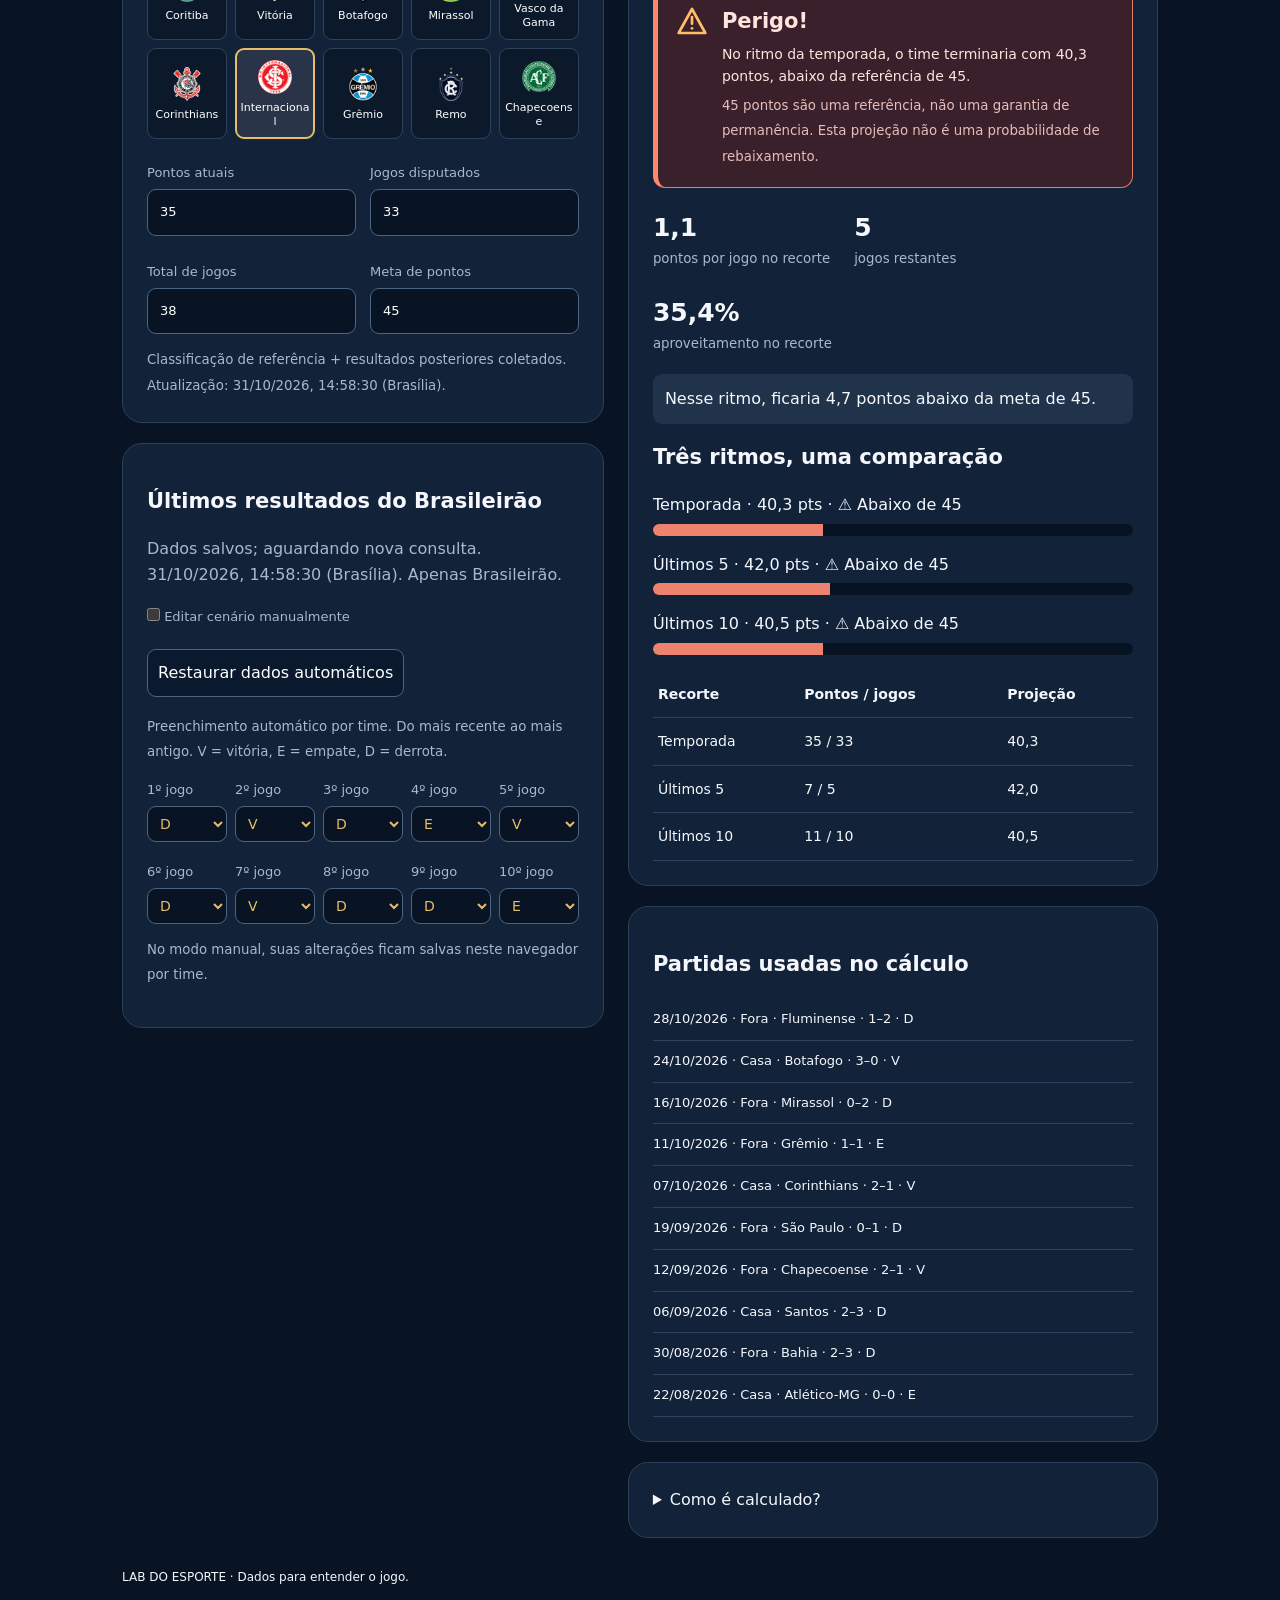
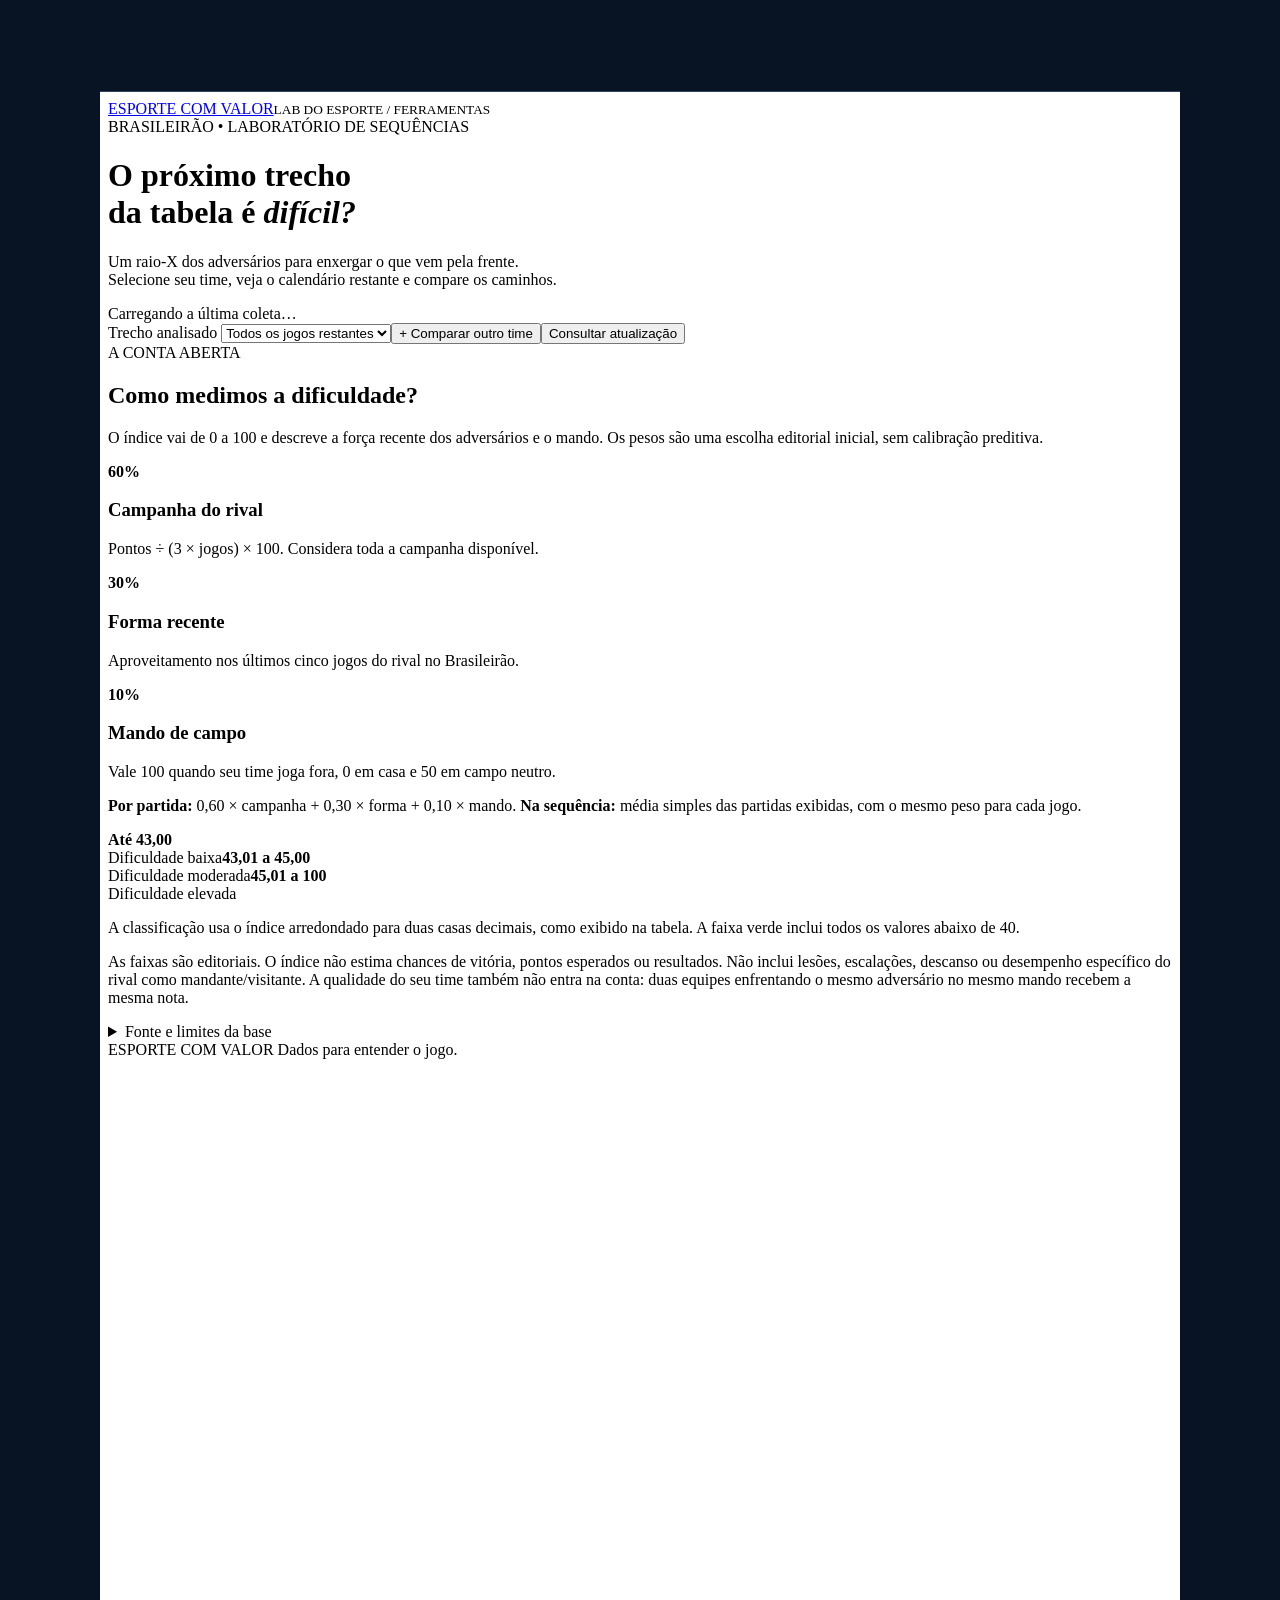
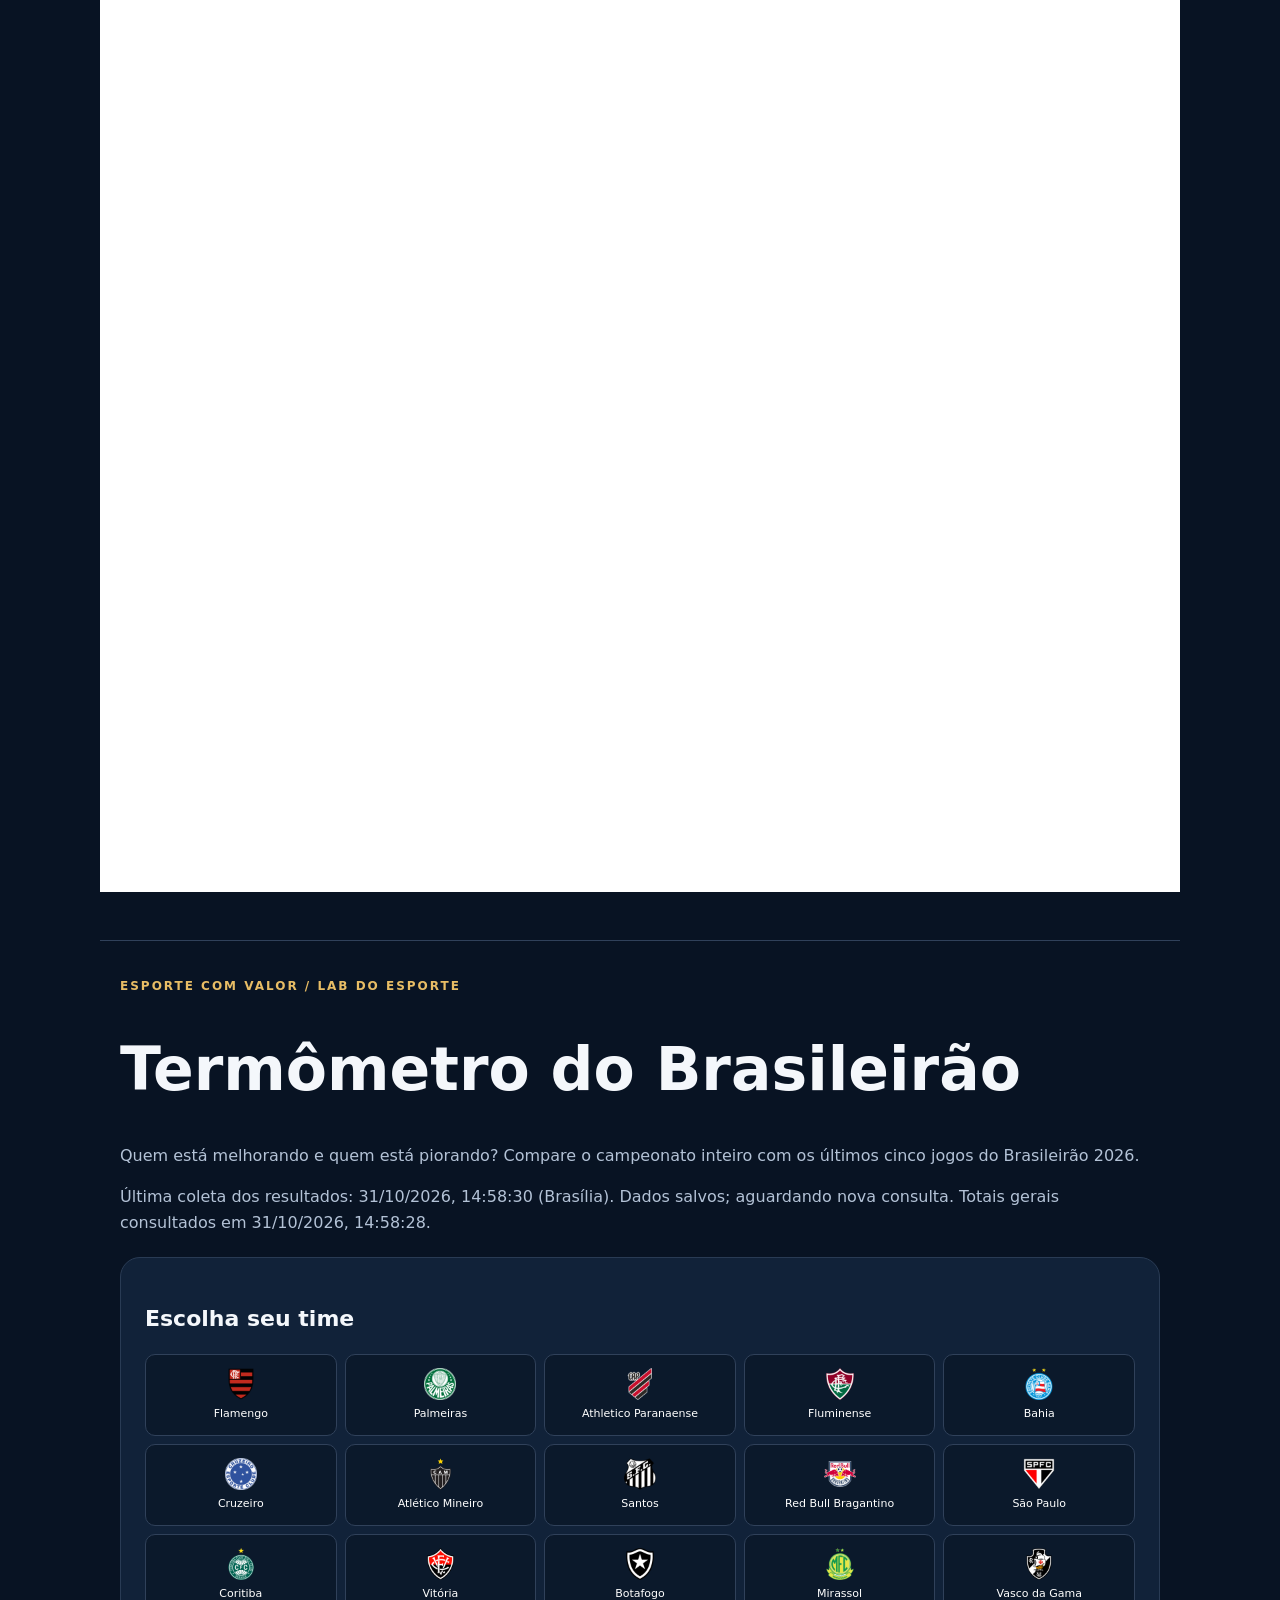
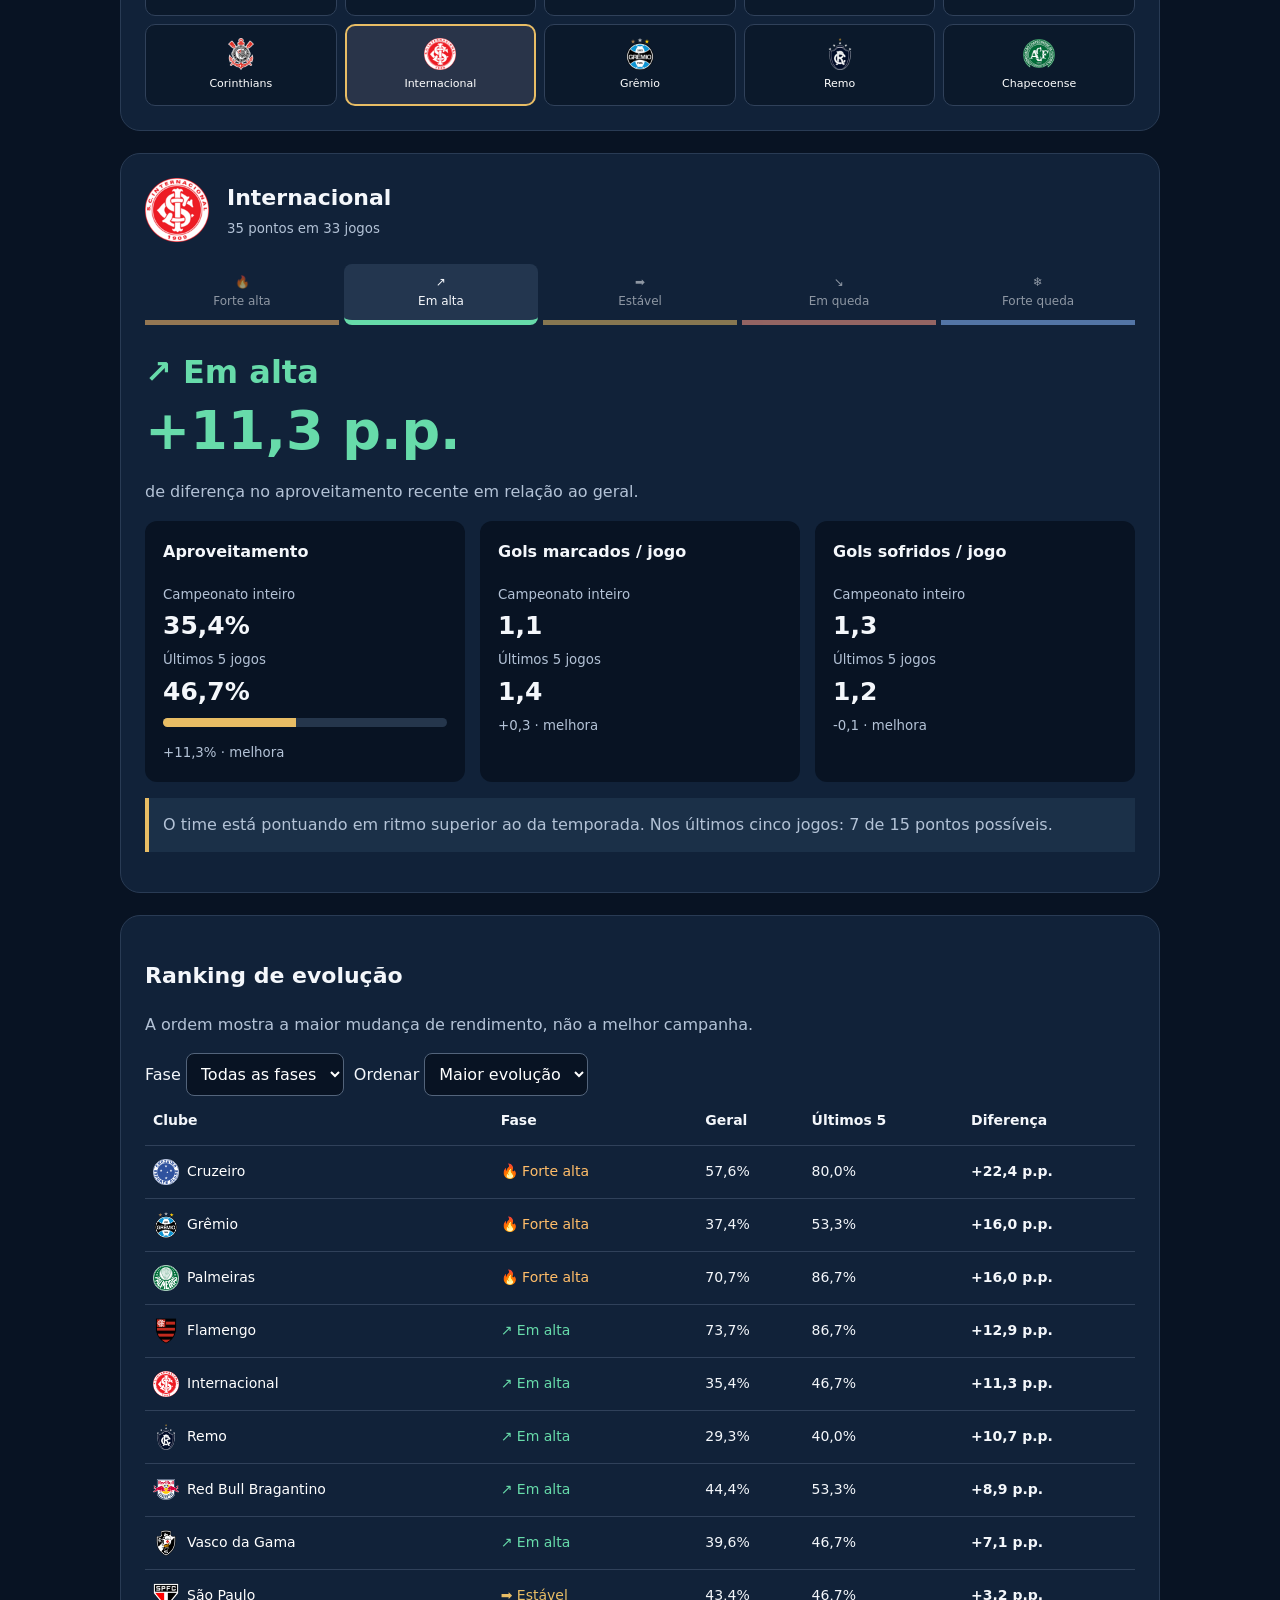
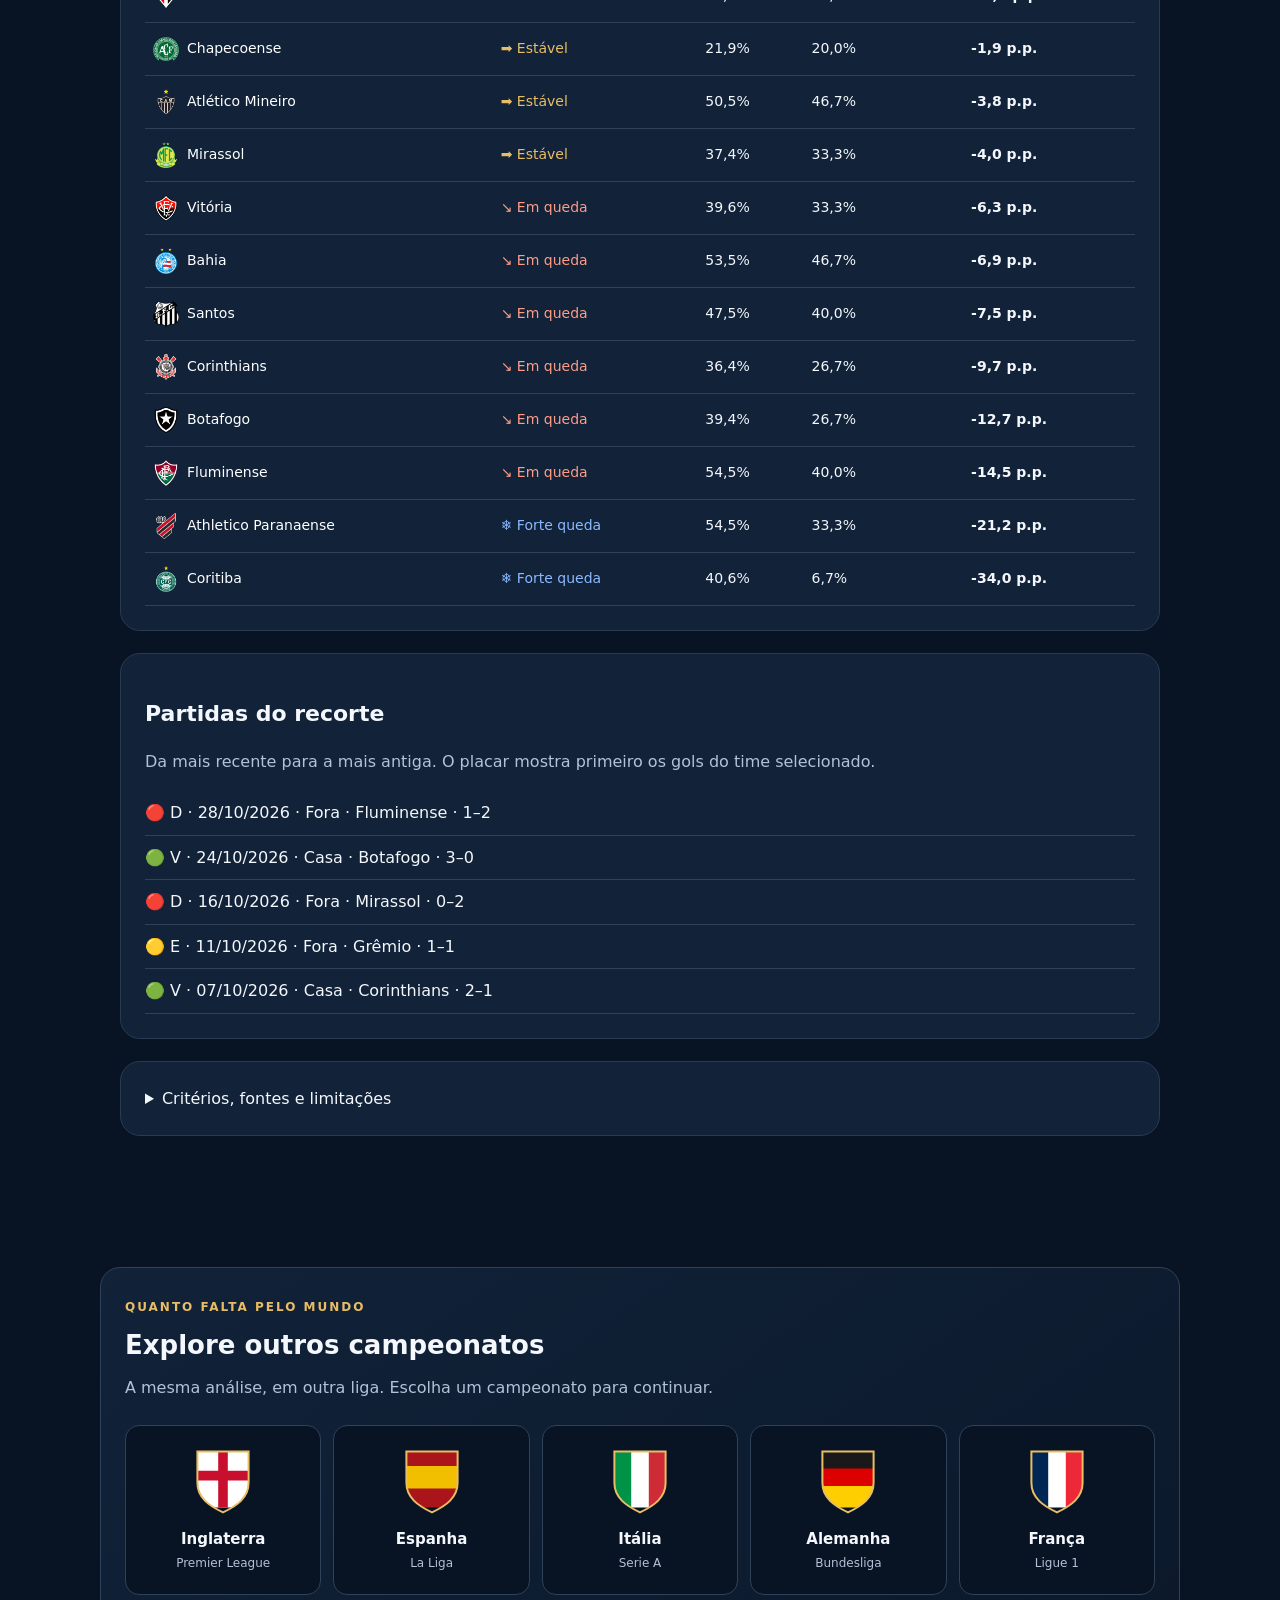
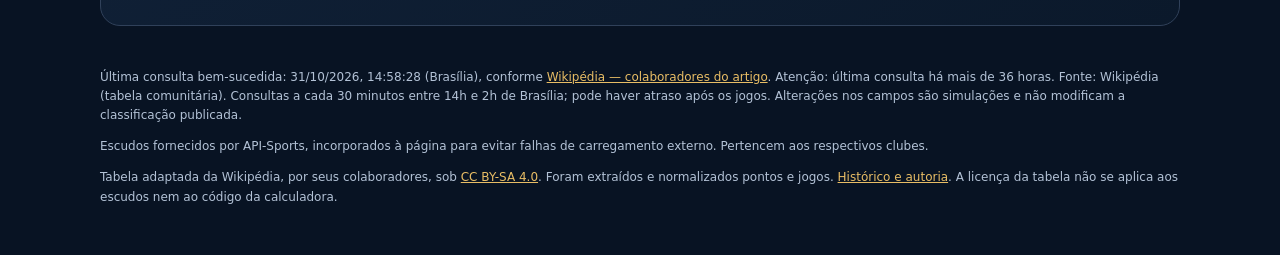
==== commit 885ad45c: "Add country shield links to other Quanto Falta leagues" ====
--- a/index.html
+++ b/index.html
@@ -9,7 +9,17 @@
 </script>
 <meta charset="utf-8"><meta name="viewport" content="width=device-width,initial-scale=1"><meta name="description" content="Calcule quantos pontos seu time precisa e compare o aproveitamento atual com o necessário para alcançar sua meta."><title>Quanto falta? · Esporte com Valor</title><style>
 :root{color-scheme:dark;--bg:#081323;--card:#112239;--gold:#e8bd65;--muted:#b3c2d6}*{box-sizing:border-box}body{margin:0;background:var(--bg);color:#f4f7fb;font:16px/1.6 system-ui,sans-serif}main{max-width:1120px;margin:auto;padding:36px 20px}a{color:var(--gold)}header{border-bottom:1px solid #30415a;padding-bottom:25px;margin-bottom:28px}.brand{color:var(--gold);font-weight:800;letter-spacing:2px;font-size:12px}h1{font-size:clamp(36px,7vw,66px);line-height:1.1;margin:16px 0}h2{font-size:21px;margin-top:0}p{color:var(--muted)}.layout{display:grid;grid-template-columns:1fr 1.15fr;gap:24px}.panel{background:var(--card);border:1px solid #293b54;border-radius:20px;padding:24px}.teams{display:grid;grid-template-columns:repeat(5,1fr);gap:8px;margin:15px 0}.team{background:#0b192b;color:#fff;border:1px solid #30415a;border-radius:10px;padding:8px 3px;font-size:10px;cursor:pointer;min-height:78px}.team img{display:block;width:32px;height:32px;object-fit:contain;margin:0 auto 5px}.team[aria-pressed=true]{border:2px solid var(--gold);background:#293449}button{font:inherit;cursor:pointer}button:focus-visible,input:focus-visible{outline:3px solid var(--gold);outline-offset:3px}.actions{display:flex;gap:10px;flex-wrap:wrap;margin:16px 0}.action{border:1px solid #52647d;border-radius:9px;background:#162a44;color:white;padding:9px 14px}.fields{display:grid;grid-template-columns:1fr 1fr;gap:16px}label{font-size:13px;color:var(--muted)}input{display:block;width:100%;margin-top:5px;padding:12px;background:#081323;border:1px solid #53647b;border-radius:9px;color:white;font:600 20px system-ui}.result-head{display:grid;grid-template-columns:minmax(0,1fr) minmax(120px,.8fr);gap:16px;align-items:center}.selected-team{text-align:center;padding:8px}.selected-team img{display:block;width:88px;height:88px;object-fit:contain;margin:0 auto 8px}.selected-team img[hidden]{display:none}.selected-team>strong{display:block;font-size:16px}.selected-team #resultCurrentPoints{font-size:30px;color:var(--gold)}.selected-team span{color:var(--muted);font-size:12px}.selected-team #resultScenario{display:block}.big{font-size:76px;font-weight:850;line-height:1.1;color:var(--gold)}.stats{display:grid;grid-template-columns:1fr 1fr;gap:12px;margin:24px 0}.stat{padding:14px;border-radius:12px;background:#081323}.stat strong{font-size:28px;display:block}.points-summary .stat{border:1px solid #576044;background:#192b3d}.points-summary strong{color:var(--gold);font-size:38px}.points-summary span{font-size:13px}.stat span{font-size:12px;color:var(--muted)}.track{height:13px;background:#071322;border-radius:20px;margin:8px 0 17px;overflow:hidden}.bar{height:100%;border-radius:20px}.row{display:flex;justify-content:space-between;gap:12px}.status{padding:16px;border-radius:12px;border-left:5px solid var(--gold);background:#25354b}.small{font-size:12px}.error{color:#ffb8bb}details{margin-top:24px;border-top:1px solid #30415a;padding-top:18px}footer{padding-top:30px}.hidden{display:none}@media(max-width:760px){.layout{grid-template-columns:1fr}.panel{padding:18px}.big{font-size:64px}}@media(prefers-reduced-motion:no-preference){.bar{transition:width .25s}}
-</style><link rel="stylesheet" href="./panorama.css"><link rel="stylesheet" href="./relogio-gols.css"><link rel="stylesheet" href="./viradas-reacoes.css"><link rel="stylesheet" href="./comparador-periodos.css"></head><body><main><header id="quanto-falta"><a class="brand" href="https://esportecomvalor.wordpress.com/">ESPORTE COM VALOR / LAB DO ESPORTE</a><h1>Quanto falta?</h1><p>Escolha seu time ou monte um cenário. Descubra o ritmo necessário para alcançar 45 pontos — ou a meta que você definir.</p><nav class="actions" aria-label="Ferramentas do Lab do Esporte"><a class="action" href="#quanto-falta">Quanto Falta?</a><a class="action" href="#projetor">Projetor de Pontuação</a><a class="action" href="#termometro">Termômetro do Brasileirão</a><a class="action" href="#raio-x">Raio-X dos próximos jogos</a><a class="action" href="#mudancas">O que mudou na tabela</a><a class="action" href="#rankings-gols">Ataques e defesas</a><a class="action" href="#casa-fora">Casa ou fora?</a><a class="action" href="#relogio-dos-gols">Relógio dos Gols</a><a class="action" href="#viradas-e-reacoes">Viradas e reações</a><a class="action" href="#antes-e-depois">Antes e depois do técnico</a></nav></header><div class="layout"><section class="panel"><h2>1. Escolha o time</h2><p class="small">Brasileirão 2026 · clique no escudo para carregar pontos e jogos.</p><div class="teams" id="teams"></div><div class="actions"><button type="button" class="action" id="manual">Preencher manualmente</button><button type="button" class="action" id="reset">Restaurar dados do time</button></div><h2 id="selection">Cenário manual</h2><form id="form"><div class="fields"><label>Pontos atuais<input id="points" type="number" min="0" step="1" required value="32"></label><label>Jogos disputados<input id="played" type="number" min="0" step="1" required value="31"></label><label>Meta de pontos<input id="target" type="number" min="1" step="1" required value="45"></label><label>Total de jogos por time<input id="total" type="number" min="1" max="1000" step="1" required value="38"></label></div><div class="stats points-summary" aria-live="polite" aria-label="Resumo de pontos"><div class="stat"><strong id="neededPoints">—</strong><span id="neededLabel">pontos para chegar a 45</span></div><div class="stat"><strong id="availablePoints">—</strong><span>pontos ainda em disputa</span></div></div></form><p id="origin" class="small"></p><p id="error" role="alert" class="error"></p></section><section class="panel" aria-label="Resultado"><div id="results" aria-live="polite"><div class="result-head"><div><div class="brand" id="resultTitle">PARA ALCANÇAR A META</div><div class="big" id="missing">—</div><div id="remaining">pontos necessários</div></div><div class="selected-team"><img id="resultBadge" alt="" width="88" height="88"><strong id="resultTeamName"></strong><div><strong id="resultCurrentPoints">—</strong><span> pontos atuais</span></div><span class="small" id="resultScenario"></span></div></div><div class="stats"><div class="stat"><strong id="neededPointsResult">—</strong><span id="neededLabelResult">pontos para chegar a 45</span></div><div class="stat"><strong id="availablePointsResult">—</strong><span>pontos ainda em disputa</span></div><div class="stat"><strong id="games">—</strong><span>jogos restantes</span></div><div class="stat"><strong id="max">—</strong><span>máximo de pontos ao final</span></div></div><div class="row"><span>Aproveitamento atual</span><strong id="current">—</strong></div><div class="track"><div id="currentBar" class="bar" style="background:#e8bd65"></div></div><div class="row"><span>Aproveitamento necessário</span><strong id="required">—</strong></div><div class="track"><div id="requiredBar" class="bar"></div></div><div id="status" class="status"></div><p id="projection" class="small"></p><details><summary>Como interpretar os cálculos</summary><p class="small">Atual = pontos ÷ (3 × jogos disputados). Necessário = pontos que faltam ÷ (3 × jogos restantes). A diferença é expressa em pontos percentuais (p.p.).</p><p class="small">Vermelho claro: aumento de até 5 p.p.; tons mais escuros: acima de 5, 10 e 20 p.p. Verde: o ritmo necessário não supera o atual. As cores comparam ritmos e não representam probabilidade de rebaixamento.</p><p class="small">A projeção mantém a média de pontos por jogo e pode resultar em número fracionário. Não prevê resultados. Os 45 pontos são uma referência, sem garantia de permanência. Os cálculos consideram três pontos por vitória e não contemplam punições ou bonificações.</p></details></div></section></div><section class="panel panorama" id="mudancas"><div class="brand">BALANÇO DA RODADA</div><h2>O que mudou na tabela nesta rodada?</h2><p class="small">Posições dos 20 clubes antes do início da rodada e na última atualização. Horário de Brasília; pode haver atraso após as partidas.</p><div id="day-content" aria-live="polite">Carregando comparação…</div></section><section class="panel panorama" id="rankings-gols"><div class="brand">BRASILEIRÃO 2026</div><h2>Ataques e defesas</h2><p class="small">Rankings pelo total de gols no campeonato. A média por jogo ajuda a comparar clubes com partidas a menos. Empates no limite incluem todos os clubes empatados.</p><div id="goal-content" aria-live="polite">Carregando rankings…</div></section><section class="panel panorama" id="casa-fora"><div class="brand">COMPARADOR POR MANDO · BRASILEIRÃO 2026</div><h2>Esse time joga melhor em casa ou fora?</h2><p class="small">Compare pontos por jogo, vitórias e gols como mandante e visitante.</p><div id="mando-content">Carregando comparação por mando…</div></section><section class="panel panorama" id="relogio-dos-gols"><div class="brand">RELÓGIO DOS GOLS · BRASILEIRÃO 2026</div><h2>Quando meu time costuma marcar e sofrer gols?</h2><p class="small">Distribuição por faixas de minutos, com acréscimos separados e tamanho da amostra. Escolha o clube e compare os gols marcados e sofridos.</p><div id="goal-clock-content">Carregando o Relógio dos Gols…</div></section><section class="panel panorama" id="viradas-e-reacoes"><div class="brand">VIRADAS E REAÇÕES · BRASILEIRÃO 2026</div><h2>Quem perdeu mais pontos depois de sair na frente?</h2><p class="small">Veja os pontos deixados escapar após abrir o placar e os recuperados depois de sofrer o primeiro gol.</p><div id="reactions-content">Carregando o painel de viradas e reações…</div></section><section class="panel panorama" id="antes-e-depois"><div class="brand">COMPARADOR ENTRE PERÍODOS · BRASILEIRÃO 2026</div><h2>O novo técnico melhorou o time?</h2><p class="small">Escolha o jogo que inicia o novo período e compare pontos por jogo, gols, mando e a campanha prévia dos adversários enfrentados.</p><div id="periods-content">Carregando o comparador entre períodos…</div></section><section id="projetor" aria-label="Projetor de pontuação" style="scroll-margin-top:20px;margin-top:48px;border-top:1px solid #30415a"><iframe id="projectorFrame" title="Projetor de pontuação — últimos 5 e 10 jogos do Brasileirão" src="./projetor.html" loading="lazy" style="width:100%;border:0;min-height:800px;height:2200px;display:block;color-scheme:dark"></iframe></section><section id="raio-x" aria-label="Raio-X dos próximos jogos" style="scroll-margin-top:20px;margin-top:48px;border-top:1px solid #30415a"><iframe id="raioxFrame" title="Raio-X dos próximos jogos — dificuldade da sequência" src="./raio-x.html" loading="lazy" style="width:100%;border:0;min-height:900px;height:2400px;display:block;color-scheme:dark"></iframe></section><section id="termometro" style="scroll-margin-top:20px;margin-top:48px;border-top:1px solid #30415a"><iframe id="thermoFrame" title="Termômetro do Brasileirão" src="./termometro.html?v=20261017-titulo" loading="lazy" style="width:100%;border:0;height:2600px;display:block;color-scheme:dark"></iframe></section><footer><p class="small"><span id="dataStatus">Classificação de referência: 17/10/2026, 00h45</span>, conforme <a href="https://classificacaogeral.com.br/campeonato-brasileiro-serie-a/2026" target="_blank" rel="noopener noreferrer">Classificação Geral</a>. <span id="dataMode">Cadastro inicial. Aguardando primeira consulta automática.</span> Alterações nos campos são simulações e não modificam a classificação publicada.</p><p class="small">Escudos fornecidos por API-Sports, incorporados à página para evitar falhas de carregamento externo. Pertencem aos respectivos clubes.</p><p class="small">Tabela adaptada da Wikipédia, por seus colaboradores, sob <a href="https://creativecommons.org/licenses/by-sa/4.0/">CC BY-SA 4.0</a>. Foram extraídos e normalizados pontos e jogos. <a href="https://pt.wikipedia.org/w/index.php?title=Campeonato_Brasileiro_de_Futebol_de_2026_-_S%C3%A9rie_A&amp;action=history">Histórico e autoria</a>. A licença da tabela não se aplica aos escudos nem ao código da calculadora.</p></footer></main><script>
+</style><link rel="stylesheet" href="./panorama.css"><link rel="stylesheet" href="./relogio-gols.css"><link rel="stylesheet" href="./viradas-reacoes.css"><link rel="stylesheet" href="./comparador-periodos.css"><style id="ecv-league-navigation-style">
+.ecv-leagues{margin-top:48px;padding:30px 24px;border:1px solid #30415a;border-radius:20px;background:linear-gradient(145deg,#112239,#0b192b)}
+.ecv-leagues h2{margin:8px 0;font-size:26px}.ecv-leagues>p{margin:0 0 24px;color:#b3c2d6}
+.ecv-league-grid{display:grid;grid-template-columns:repeat(5,minmax(0,1fr));gap:12px}
+.ecv-league-card{display:flex;flex-direction:column;align-items:center;justify-content:center;gap:4px;min-height:170px;padding:16px 8px;text-decoration:none;color:#f4f7fb;background:#081323;border:1px solid #30415a;border-radius:14px;text-align:center;transition:border-color .18s,background .18s,transform .18s}
+.ecv-league-card svg{width:64px;height:72px;margin-bottom:8px;flex-shrink:0}.ecv-league-card strong{font-size:15px;line-height:1.3}.ecv-league-card span{font-size:12px;color:#b3c2d6}
+.ecv-league-card:hover{border-color:#e8bd65;background:#182b43;transform:translateY(-3px)}.ecv-league-card:focus-visible{outline:3px solid #e8bd65;outline-offset:4px}
+@media(max-width:700px){.ecv-league-grid{grid-template-columns:repeat(3,minmax(0,1fr))}.ecv-leagues{padding:24px 16px}}
+@media(max-width:420px){.ecv-league-grid{grid-template-columns:repeat(2,minmax(0,1fr))}}
+@media(prefers-reduced-motion:reduce){.ecv-league-card{transition:none}.ecv-league-card:hover{transform:none}}
+</style></head><body><main><header id="quanto-falta"><a class="brand" href="https://esportecomvalor.wordpress.com/">ESPORTE COM VALOR / LAB DO ESPORTE</a><h1>Quanto falta?</h1><p>Escolha seu time ou monte um cenário. Descubra o ritmo necessário para alcançar 45 pontos — ou a meta que você definir.</p><nav class="actions" aria-label="Ferramentas do Lab do Esporte"><a class="action" href="#quanto-falta">Quanto Falta?</a><a class="action" href="#projetor">Projetor de Pontuação</a><a class="action" href="#termometro">Termômetro do Brasileirão</a><a class="action" href="#raio-x">Raio-X dos próximos jogos</a><a class="action" href="#mudancas">O que mudou na tabela</a><a class="action" href="#rankings-gols">Ataques e defesas</a><a class="action" href="#casa-fora">Casa ou fora?</a><a class="action" href="#relogio-dos-gols">Relógio dos Gols</a><a class="action" href="#viradas-e-reacoes">Viradas e reações</a><a class="action" href="#antes-e-depois">Antes e depois do técnico</a></nav></header><div class="layout"><section class="panel"><h2>1. Escolha o time</h2><p class="small">Brasileirão 2026 · clique no escudo para carregar pontos e jogos.</p><div class="teams" id="teams"></div><div class="actions"><button type="button" class="action" id="manual">Preencher manualmente</button><button type="button" class="action" id="reset">Restaurar dados do time</button></div><h2 id="selection">Cenário manual</h2><form id="form"><div class="fields"><label>Pontos atuais<input id="points" type="number" min="0" step="1" required value="32"></label><label>Jogos disputados<input id="played" type="number" min="0" step="1" required value="31"></label><label>Meta de pontos<input id="target" type="number" min="1" step="1" required value="45"></label><label>Total de jogos por time<input id="total" type="number" min="1" max="1000" step="1" required value="38"></label></div><div class="stats points-summary" aria-live="polite" aria-label="Resumo de pontos"><div class="stat"><strong id="neededPoints">—</strong><span id="neededLabel">pontos para chegar a 45</span></div><div class="stat"><strong id="availablePoints">—</strong><span>pontos ainda em disputa</span></div></div></form><p id="origin" class="small"></p><p id="error" role="alert" class="error"></p></section><section class="panel" aria-label="Resultado"><div id="results" aria-live="polite"><div class="result-head"><div><div class="brand" id="resultTitle">PARA ALCANÇAR A META</div><div class="big" id="missing">—</div><div id="remaining">pontos necessários</div></div><div class="selected-team"><img id="resultBadge" alt="" width="88" height="88"><strong id="resultTeamName"></strong><div><strong id="resultCurrentPoints">—</strong><span> pontos atuais</span></div><span class="small" id="resultScenario"></span></div></div><div class="stats"><div class="stat"><strong id="neededPointsResult">—</strong><span id="neededLabelResult">pontos para chegar a 45</span></div><div class="stat"><strong id="availablePointsResult">—</strong><span>pontos ainda em disputa</span></div><div class="stat"><strong id="games">—</strong><span>jogos restantes</span></div><div class="stat"><strong id="max">—</strong><span>máximo de pontos ao final</span></div></div><div class="row"><span>Aproveitamento atual</span><strong id="current">—</strong></div><div class="track"><div id="currentBar" class="bar" style="background:#e8bd65"></div></div><div class="row"><span>Aproveitamento necessário</span><strong id="required">—</strong></div><div class="track"><div id="requiredBar" class="bar"></div></div><div id="status" class="status"></div><p id="projection" class="small"></p><details><summary>Como interpretar os cálculos</summary><p class="small">Atual = pontos ÷ (3 × jogos disputados). Necessário = pontos que faltam ÷ (3 × jogos restantes). A diferença é expressa em pontos percentuais (p.p.).</p><p class="small">Vermelho claro: aumento de até 5 p.p.; tons mais escuros: acima de 5, 10 e 20 p.p. Verde: o ritmo necessário não supera o atual. As cores comparam ritmos e não representam probabilidade de rebaixamento.</p><p class="small">A projeção mantém a média de pontos por jogo e pode resultar em número fracionário. Não prevê resultados. Os 45 pontos são uma referência, sem garantia de permanência. Os cálculos consideram três pontos por vitória e não contemplam punições ou bonificações.</p></details></div></section></div><section class="panel panorama" id="mudancas"><div class="brand">BALANÇO DA RODADA</div><h2>O que mudou na tabela nesta rodada?</h2><p class="small">Posições dos 20 clubes antes do início da rodada e na última atualização. Horário de Brasília; pode haver atraso após as partidas.</p><div id="day-content" aria-live="polite">Carregando comparação…</div></section><section class="panel panorama" id="rankings-gols"><div class="brand">BRASILEIRÃO 2026</div><h2>Ataques e defesas</h2><p class="small">Rankings pelo total de gols no campeonato. A média por jogo ajuda a comparar clubes com partidas a menos. Empates no limite incluem todos os clubes empatados.</p><div id="goal-content" aria-live="polite">Carregando rankings…</div></section><section class="panel panorama" id="casa-fora"><div class="brand">COMPARADOR POR MANDO · BRASILEIRÃO 2026</div><h2>Esse time joga melhor em casa ou fora?</h2><p class="small">Compare pontos por jogo, vitórias e gols como mandante e visitante.</p><div id="mando-content">Carregando comparação por mando…</div></section><section class="panel panorama" id="relogio-dos-gols"><div class="brand">RELÓGIO DOS GOLS · BRASILEIRÃO 2026</div><h2>Quando meu time costuma marcar e sofrer gols?</h2><p class="small">Distribuição por faixas de minutos, com acréscimos separados e tamanho da amostra. Escolha o clube e compare os gols marcados e sofridos.</p><div id="goal-clock-content">Carregando o Relógio dos Gols…</div></section><section class="panel panorama" id="viradas-e-reacoes"><div class="brand">VIRADAS E REAÇÕES · BRASILEIRÃO 2026</div><h2>Quem perdeu mais pontos depois de sair na frente?</h2><p class="small">Veja os pontos deixados escapar após abrir o placar e os recuperados depois de sofrer o primeiro gol.</p><div id="reactions-content">Carregando o painel de viradas e reações…</div></section><section class="panel panorama" id="antes-e-depois"><div class="brand">COMPARADOR ENTRE PERÍODOS · BRASILEIRÃO 2026</div><h2>O novo técnico melhorou o time?</h2><p class="small">Escolha o jogo que inicia o novo período e compare pontos por jogo, gols, mando e a campanha prévia dos adversários enfrentados.</p><div id="periods-content">Carregando o comparador entre períodos…</div></section><section id="projetor" aria-label="Projetor de pontuação" style="scroll-margin-top:20px;margin-top:48px;border-top:1px solid #30415a"><iframe id="projectorFrame" title="Projetor de pontuação — últimos 5 e 10 jogos do Brasileirão" src="./projetor.html" loading="lazy" style="width:100%;border:0;min-height:800px;height:2200px;display:block;color-scheme:dark"></iframe></section><section id="raio-x" aria-label="Raio-X dos próximos jogos" style="scroll-margin-top:20px;margin-top:48px;border-top:1px solid #30415a"><iframe id="raioxFrame" title="Raio-X dos próximos jogos — dificuldade da sequência" src="./raio-x.html" loading="lazy" style="width:100%;border:0;min-height:900px;height:2400px;display:block;color-scheme:dark"></iframe></section><section id="termometro" style="scroll-margin-top:20px;margin-top:48px;border-top:1px solid #30415a"><iframe id="thermoFrame" title="Termômetro do Brasileirão" src="./termometro.html?v=20261017-titulo" loading="lazy" style="width:100%;border:0;height:2600px;display:block;color-scheme:dark"></iframe></section><section class="ecv-leagues" aria-labelledby="ecv-leagues-title"><div class="brand">QUANTO FALTA PELO MUNDO</div><h2 id="ecv-leagues-title">Explore outros campeonatos</h2><p>A mesma análise, em outra liga. Escolha um campeonato para continuar.</p><nav class="ecv-league-grid" aria-label="Outros campeonatos do Quanto Falta"><a class="ecv-league-card" data-ecv-league="premier_league" href="https://obrunofavoretto.github.io/quanto-falta-premier-league/" aria-label="Abrir Quanto Falta — Inglaterra, Premier League"><svg viewBox="0 0 80 88" aria-hidden="true" focusable="false"><defs><clipPath id="ecv-shield-premier_league"><path d="M8 6h64v39c0 19-15 29-32 37C23 74 8 64 8 45Z"/></clipPath></defs><g clip-path="url(#ecv-shield-premier_league)"><path fill="#fff" d="M8 6h64v70H8z"/><path fill="#c8102e" d="M34 6h12v70H34z"/><path fill="#c8102e" d="M8 30h64v12H8z"/></g><path d="M8 6h64v39c0 19-15 29-32 37C23 74 8 64 8 45Z" fill="none" stroke="#e8bd65" stroke-width="2.5"/></svg><strong>Inglaterra</strong><span>Premier League</span></a><a class="ecv-league-card" data-ecv-league="la_liga" href="https://obrunofavoretto.github.io/quanto-falta-la-liga/" aria-label="Abrir Quanto Falta — Espanha, La Liga"><svg viewBox="0 0 80 88" aria-hidden="true" focusable="false"><defs><clipPath id="ecv-shield-la_liga"><path d="M8 6h64v39c0 19-15 29-32 37C23 74 8 64 8 45Z"/></clipPath></defs><g clip-path="url(#ecv-shield-la_liga)"><path fill="#aa151b" d="M8 6h64v70H8z"/><path fill="#f1bf00" d="M8 24h64v28H8z"/></g><path d="M8 6h64v39c0 19-15 29-32 37C23 74 8 64 8 45Z" fill="none" stroke="#e8bd65" stroke-width="2.5"/></svg><strong>Espanha</strong><span>La Liga</span></a><a class="ecv-league-card" data-ecv-league="serie_a" href="https://obrunofavoretto.github.io/quanto-falta-serie-a/" aria-label="Abrir Quanto Falta — Itália, Serie A"><svg viewBox="0 0 80 88" aria-hidden="true" focusable="false"><defs><clipPath id="ecv-shield-serie_a"><path d="M8 6h64v39c0 19-15 29-32 37C23 74 8 64 8 45Z"/></clipPath></defs><g clip-path="url(#ecv-shield-serie_a)"><path fill="#fff" d="M8 6h64v70H8z"/><path fill="#009246" d="M8 6h21v70H8z"/><path fill="#ce2b37" d="M51 6h21v70H51z"/></g><path d="M8 6h64v39c0 19-15 29-32 37C23 74 8 64 8 45Z" fill="none" stroke="#e8bd65" stroke-width="2.5"/></svg><strong>Itália</strong><span>Serie A</span></a><a class="ecv-league-card" data-ecv-league="bundesliga" href="https://obrunofavoretto.github.io/quanto-falta-bundesliga/" aria-label="Abrir Quanto Falta — Alemanha, Bundesliga"><svg viewBox="0 0 80 88" aria-hidden="true" focusable="false"><defs><clipPath id="ecv-shield-bundesliga"><path d="M8 6h64v39c0 19-15 29-32 37C23 74 8 64 8 45Z"/></clipPath></defs><g clip-path="url(#ecv-shield-bundesliga)"><path fill="#191919" d="M8 6h64v70H8z"/><path fill="#d00" d="M8 27h64v22H8z"/><path fill="#ffce00" d="M8 49h64v27H8z"/></g><path d="M8 6h64v39c0 19-15 29-32 37C23 74 8 64 8 45Z" fill="none" stroke="#e8bd65" stroke-width="2.5"/></svg><strong>Alemanha</strong><span>Bundesliga</span></a><a class="ecv-league-card" data-ecv-league="ligue_1" href="https://obrunofavoretto.github.io/quanto-falta-ligue-1/" aria-label="Abrir Quanto Falta — França, Ligue 1"><svg viewBox="0 0 80 88" aria-hidden="true" focusable="false"><defs><clipPath id="ecv-shield-ligue_1"><path d="M8 6h64v39c0 19-15 29-32 37C23 74 8 64 8 45Z"/></clipPath></defs><g clip-path="url(#ecv-shield-ligue_1)"><path fill="#fff" d="M8 6h64v70H8z"/><path fill="#002654" d="M8 6h21v70H8z"/><path fill="#ed2939" d="M51 6h21v70H51z"/></g><path d="M8 6h64v39c0 19-15 29-32 37C23 74 8 64 8 45Z" fill="none" stroke="#e8bd65" stroke-width="2.5"/></svg><strong>França</strong><span>Ligue 1</span></a></nav></section><footer><p class="small"><span id="dataStatus">Classificação de referência: 17/10/2026, 00h45</span>, conforme <a href="https://classificacaogeral.com.br/campeonato-brasileiro-serie-a/2026" target="_blank" rel="noopener noreferrer">Classificação Geral</a>. <span id="dataMode">Cadastro inicial. Aguardando primeira consulta automática.</span> Alterações nos campos são simulações e não modificam a classificação publicada.</p><p class="small">Escudos fornecidos por API-Sports, incorporados à página para evitar falhas de carregamento externo. Pertencem aos respectivos clubes.</p><p class="small">Tabela adaptada da Wikipédia, por seus colaboradores, sob <a href="https://creativecommons.org/licenses/by-sa/4.0/">CC BY-SA 4.0</a>. Foram extraídos e normalizados pontos e jogos. <a href="https://pt.wikipedia.org/w/index.php?title=Campeonato_Brasileiro_de_Futebol_de_2026_-_S%C3%A9rie_A&amp;action=history">Histórico e autoria</a>. A licença da tabela não se aplica aos escudos nem ao código da calculadora.</p></footer></main><script>
 const badges={"118":"[data-uri]","119":"[data-uri]","120":"[data-uri]","121":"[data-uri]","124":"[data-uri]","126":"[data-uri]","127":"[data-uri]","128":"[data-uri]","130":"[data-uri]","131":"[data-uri]","132":"[data-uri]","133":"[data-uri]","134":"[data-uri]","135":"[data-uri]","136":"[data-uri]","147":"[data-uri]","794":"[data-uri]","1062":"[data-uri]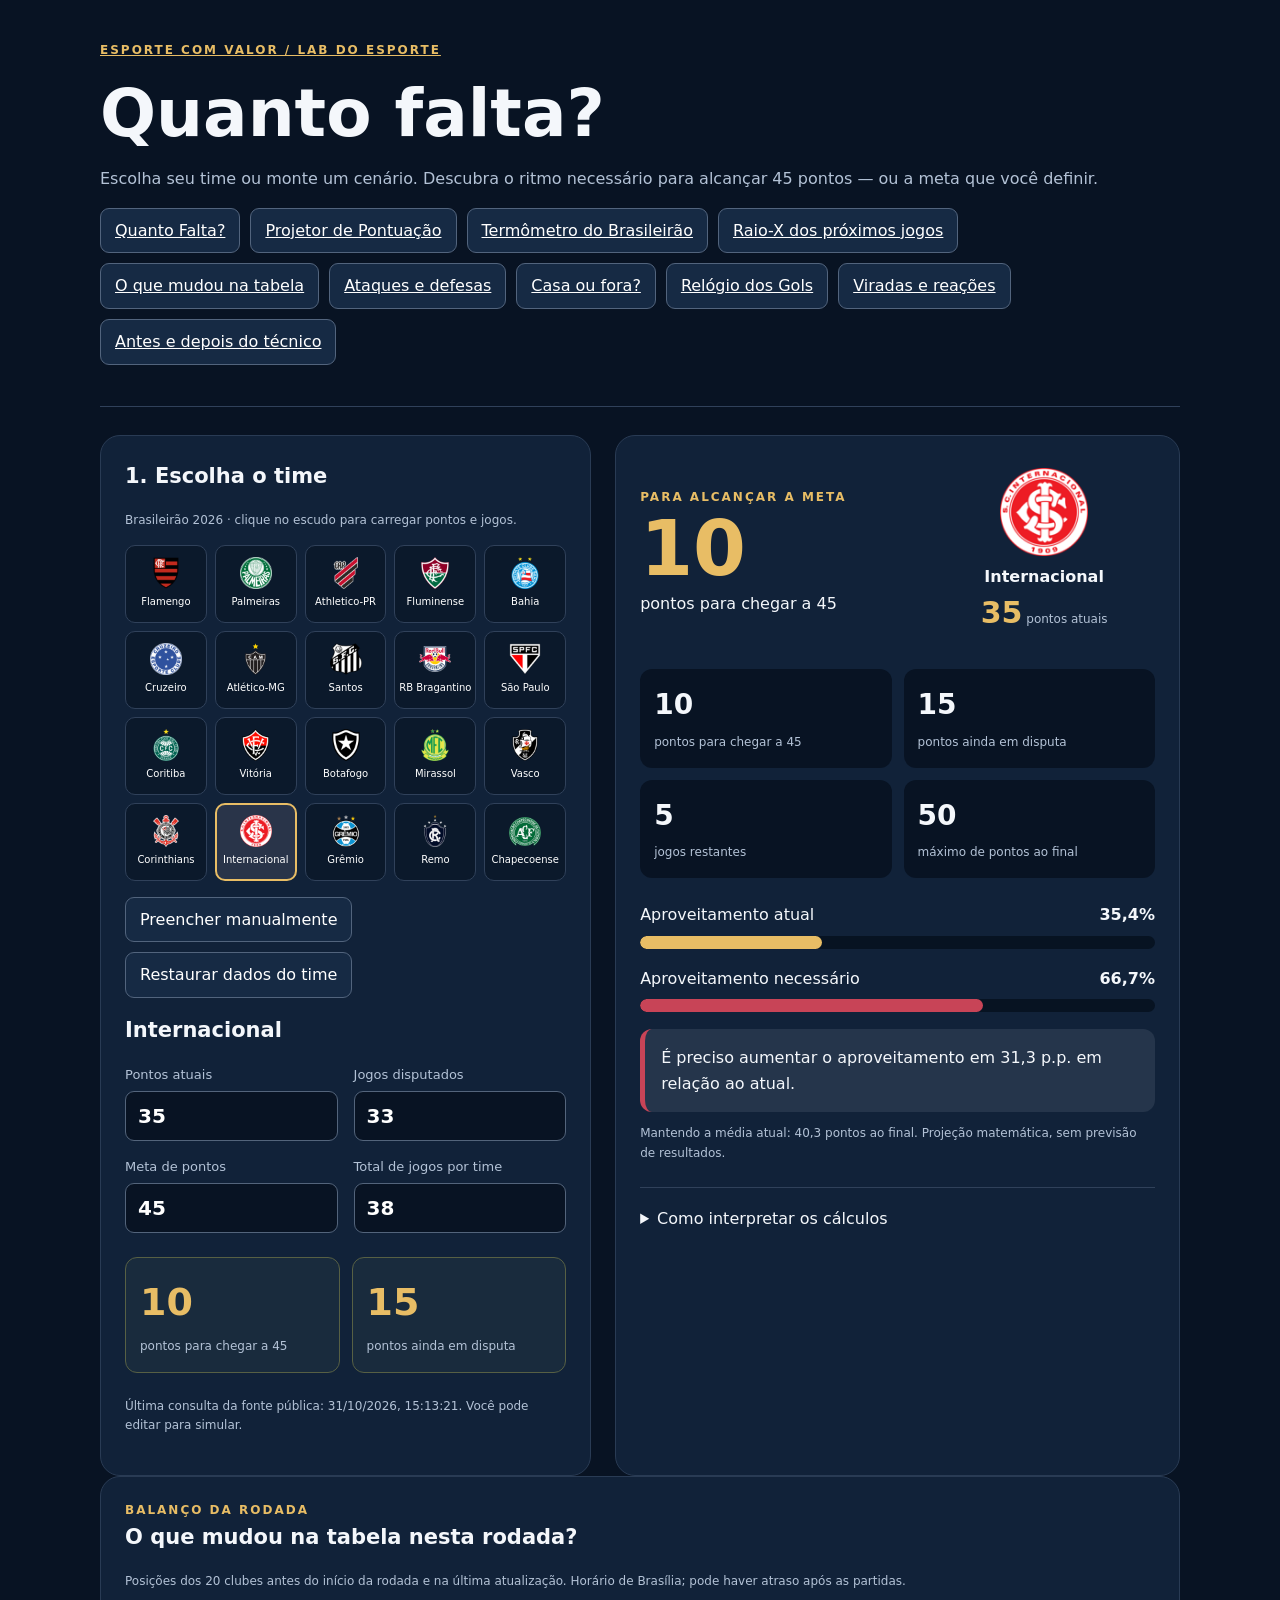
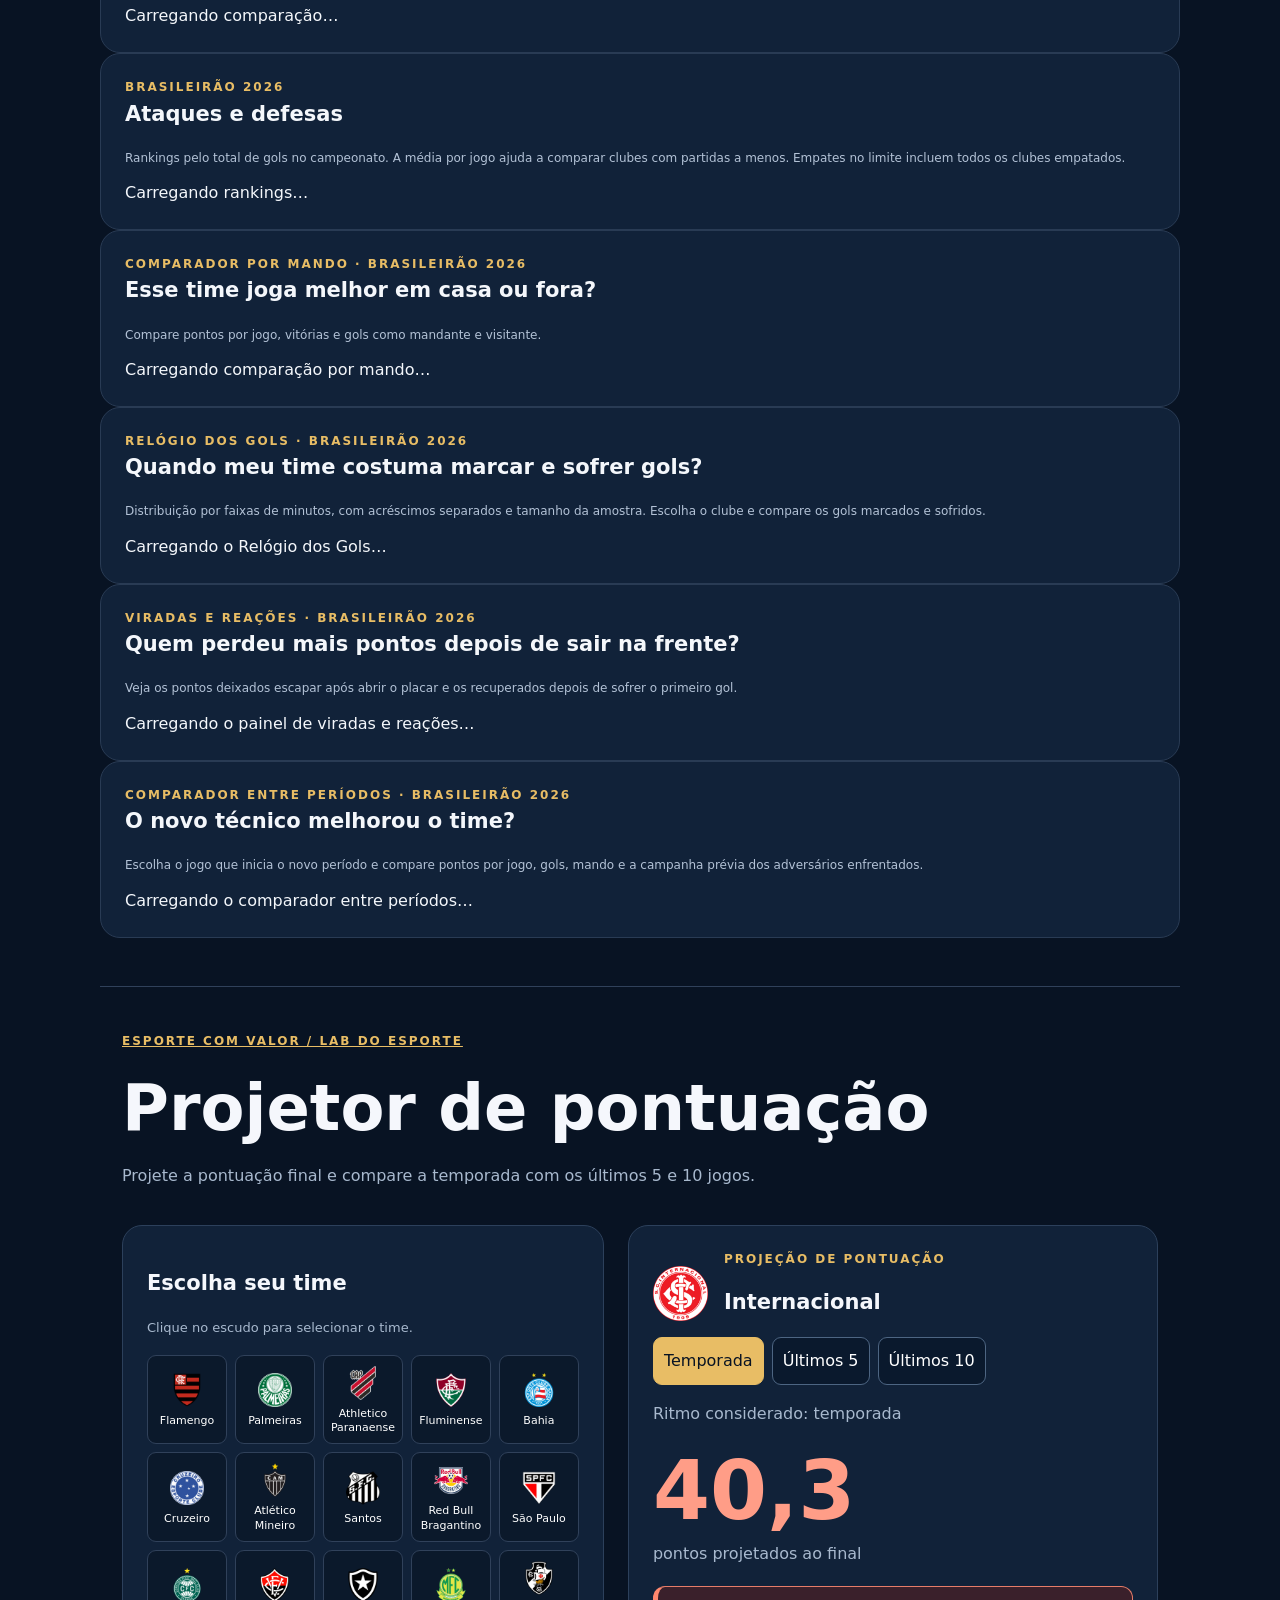
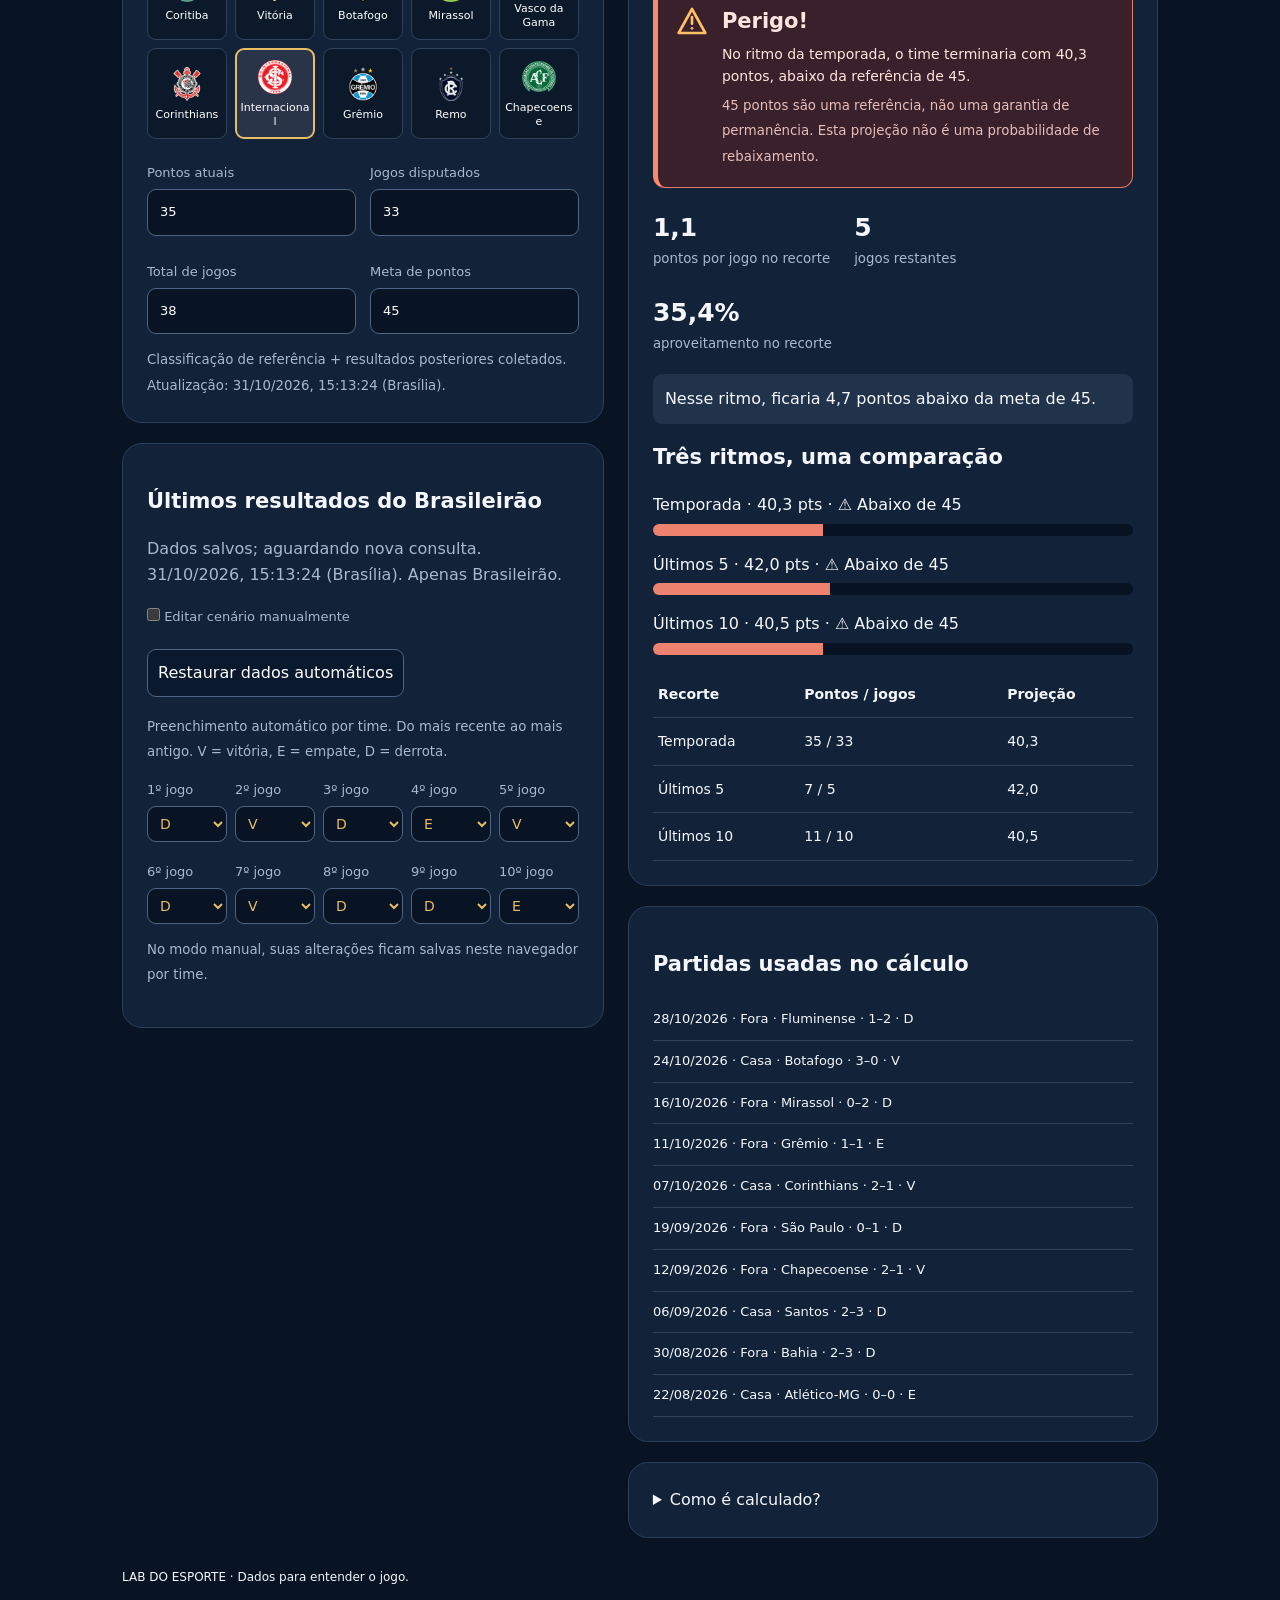
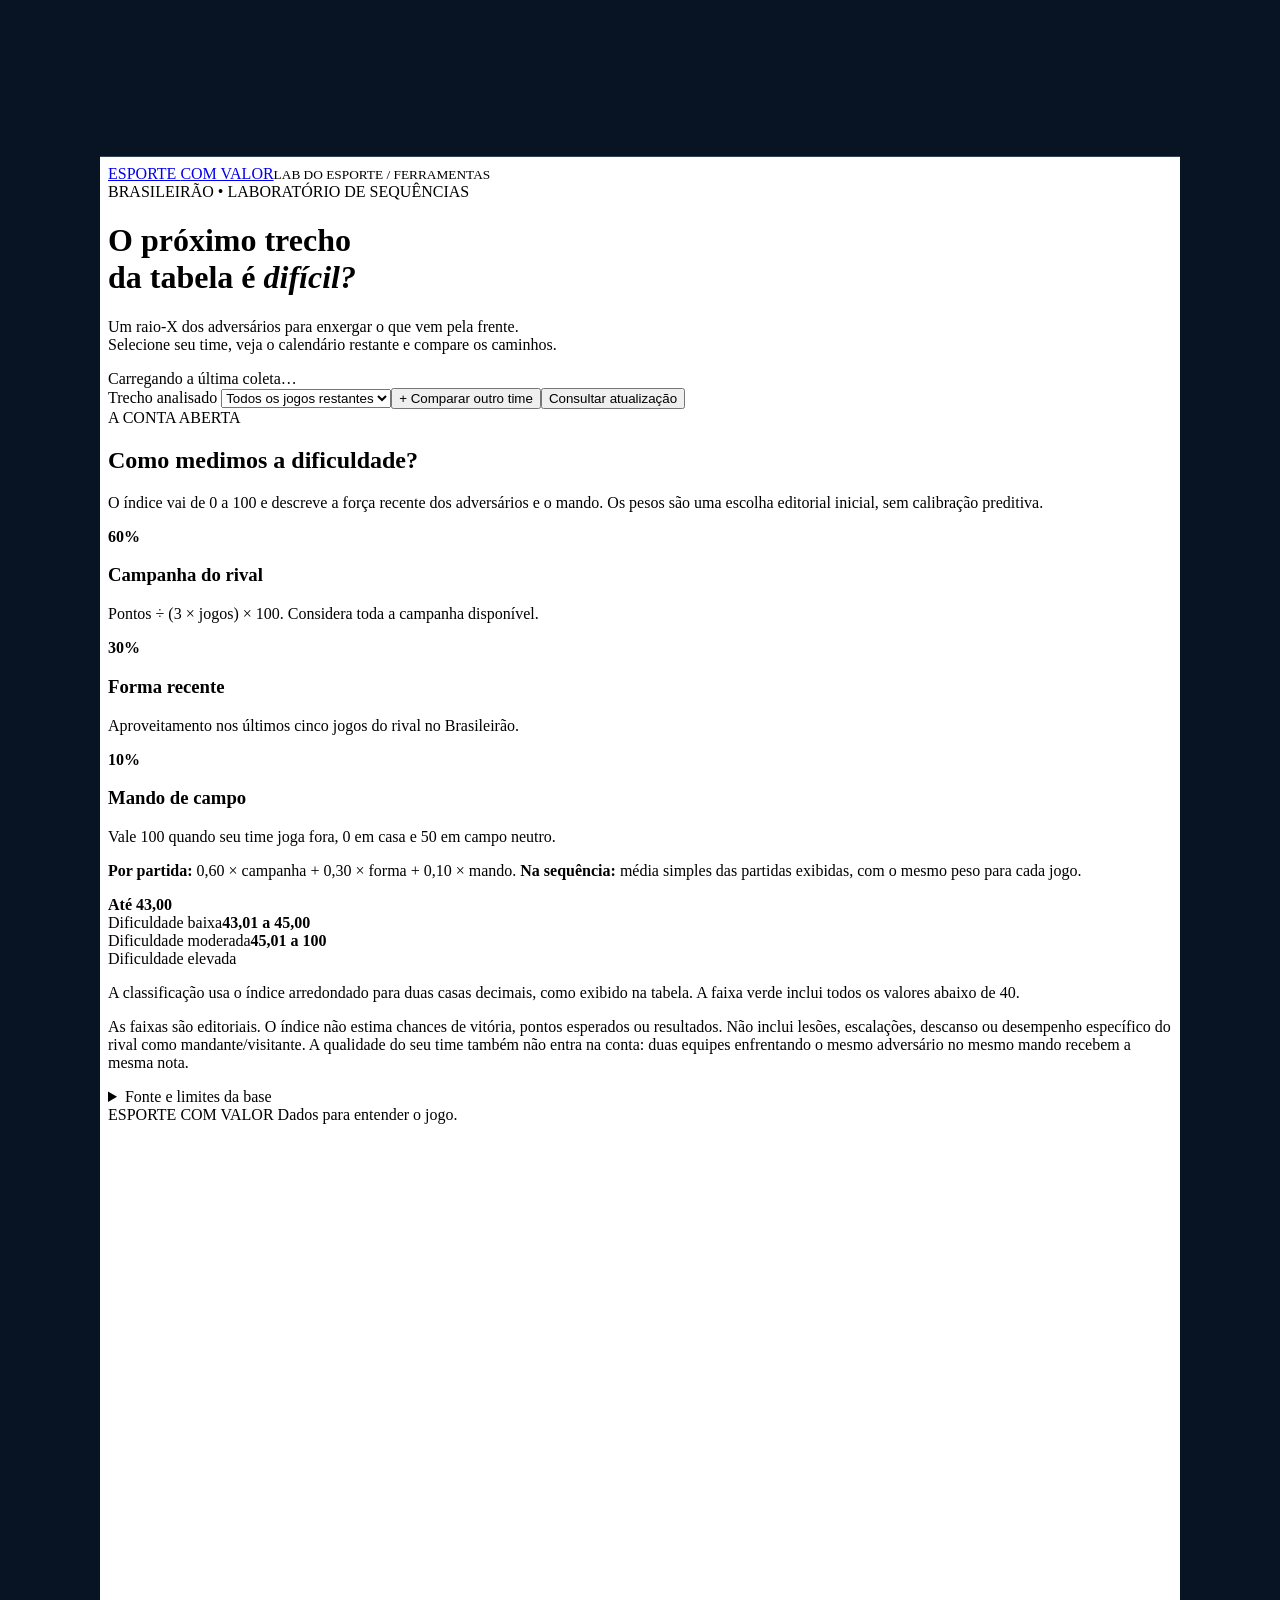
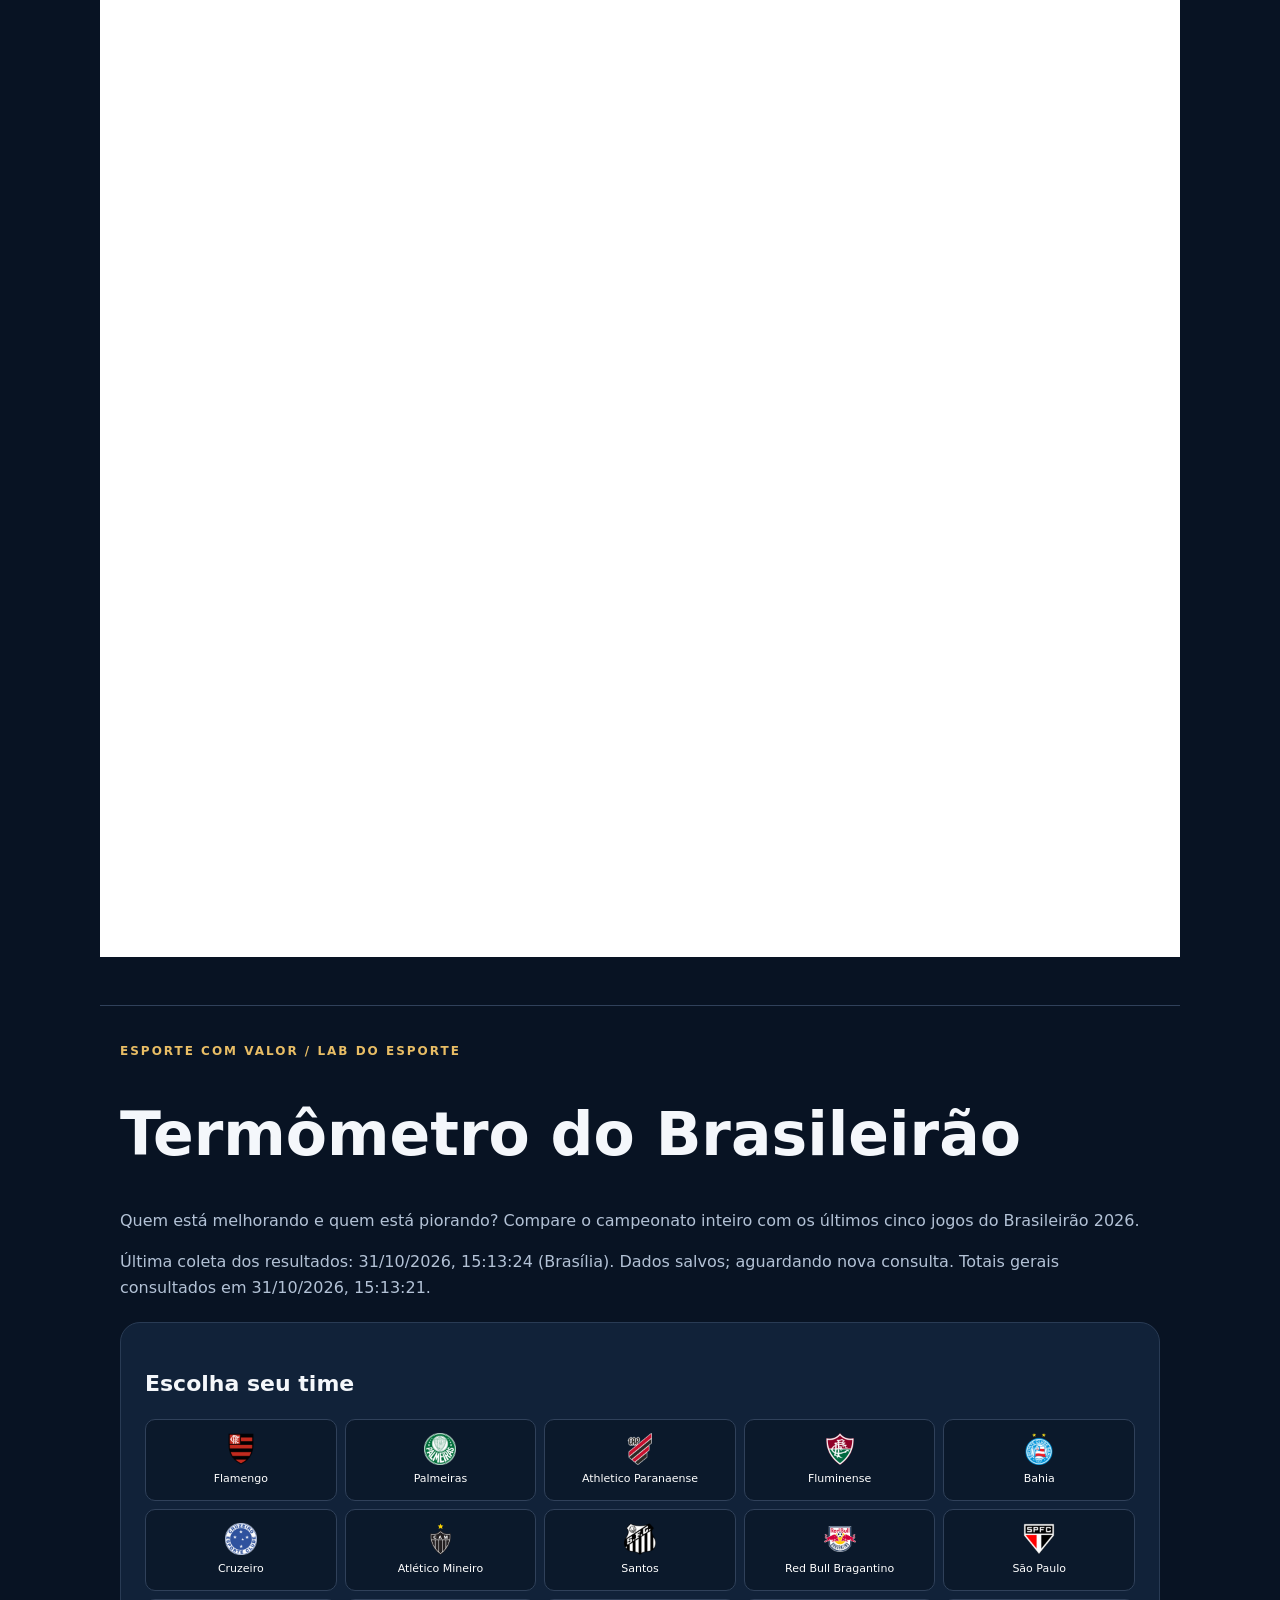
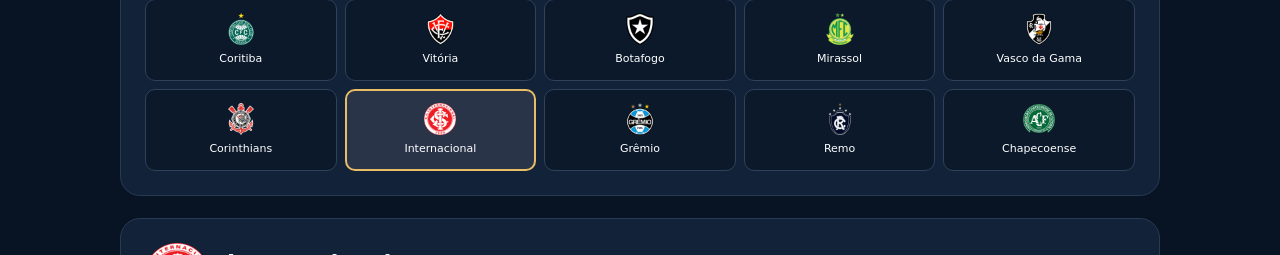
==== commit 8f10f99a: "Replace team dropdowns with open club badge grids" ====
--- a/index.html
+++ b/index.html
@@ -27,7 +27,7 @@
 function updateTeamHeader(points){const badge=$('resultBadge');$('resultCurrentPoints').textContent=points;if(selected===null){badge.hidden=true;badge.removeAttribute('src');badge.alt='';$('resultTeamName').textContent='Cenário manual';$('resultScenario').textContent='Valores informados por você';}else{const club=clubs[selected];badge.hidden=false;badge.src=badges[club[3]];badge.alt='Escudo do '+club[0];$('resultTeamName').textContent=club[0];$('resultScenario').textContent=edited?'Simulação com valores editados':'';}}
 function render(){try{const ids=['points','played','target','total'];if(ids.some(id=>$(id).value.trim()===''))throw Error('Preencha todos os campos para calcular.');const [p,j,t,n]=ids.map(id=>Number($(id).value));const c=calculate(p,j,t,n);updateTeamHeader(p);$('error').textContent='';$('results').classList.remove('hidden');document.querySelector('.points-summary').classList.remove('hidden');$('missing').textContent=c.m;$('remaining').textContent='pontos para chegar a '+t;$('neededPoints').textContent=c.m;$('neededLabel').textContent='pontos para chegar a '+t;$('availablePoints').textContent=3*c.r;$('neededPointsResult').textContent=c.m;$('neededLabelResult').textContent='pontos para chegar a '+t;$('availablePointsResult').textContent=3*c.r;$('games').textContent=c.r;$('max').textContent=c.max;$('current').textContent=pct(c.a);$('required').textContent=pct(c.b);$('currentBar').style.width=(c.a||0)+'%';$('requiredBar').style.width=Math.min(100,c.b||0)+'%';const color=c.achieved?'#54d4a0':c.impossible?'#c84457':c.gap===null?'#e8bd65':c.gap<=0?'#54d4a0':c.gap<=5?'#ffb4a8':c.gap<=10?'#ff887d':c.gap<=20?'#ed5e68':'#c84457';$('requiredBar').style.background=color;$('status').style.borderColor=color;$('status').textContent=c.achieved?'Meta alcançada. Isso não garante permanência na divisão.':c.impossible?'Meta matematicamente impossível: mesmo vencendo todos os jogos restantes, o time chegaria a '+c.max+' pontos.':c.gap===null?'Ainda não há jogos disputados para comparar o ritmo.':c.gap>0?'É preciso aumentar o aproveitamento em '+c.gap.toLocaleString('pt-BR',{maximumFractionDigits:1})+' p.p. em relação ao atual.':'O aproveitamento necessário está '+Math.abs(c.gap).toLocaleString('pt-BR',{maximumFractionDigits:1})+' p.p. abaixo ou igual ao atual.';$('projection').textContent=c.projection===null?'Projeção indisponível antes da primeira partida.':'Mantendo a média atual: '+c.projection.toLocaleString('pt-BR',{maximumFractionDigits:1})+' pontos ao final. Projeção matemática, sem previsão de resultados.';$('origin').textContent=edited?'Simulação com valores editáveis. Não é uma consulta ao vivo.':(apiDate?'Última consulta da fonte pública: '+apiDate+'. Você pode editar para simular.':'Dados de referência de 17/10/2026, 00h45. Você pode editar para simular.');}catch(e){$('error').textContent=e.message;$('results').classList.add('hidden');document.querySelector('.points-summary').classList.add('hidden');}}
 function choose(i){selected=i;edited=false;const c=clubs[i];$('selection').textContent=c[0];$('points').value=c[1];$('played').value=c[2];$('total').value=38;document.querySelectorAll('.team').forEach((el,k)=>el.setAttribute('aria-pressed',String(k===i)));render();}
-clubs.forEach((c,i)=>{const b=document.createElement('button');b.type='button';b.className='team';b.setAttribute('aria-pressed','false');b.setAttribute('aria-label','Selecionar '+c[0]);const img=document.createElement('img');img.src=badges[c[3]];img.alt='';img.loading='lazy';img.addEventListener('error',()=>{img.hidden=true;});b.append(img,document.createTextNode(c[0]));b.addEventListener('click',()=>choose(i));$('teams').append(b);});
+clubs.forEach((c,i)=>{const b=document.createElement('button');b.type='button';b.className='team';b.dataset.ecvClubId=String(c[3]);b.setAttribute('aria-pressed','false');b.setAttribute('aria-label','Selecionar '+c[0]);const img=document.createElement('img');img.src=badges[c[3]];img.alt='';img.loading='lazy';img.addEventListener('error',()=>{img.hidden=true;});b.append(img,document.createTextNode(c[0]));b.addEventListener('click',()=>choose(i));$('teams').append(b);});
 $('form').addEventListener('submit',e=>e.preventDefault());$('form').addEventListener('input',()=>{edited=true;render();});$('manual').addEventListener('click',()=>{selected=null;edited=true;$('selection').textContent='Cenário manual';document.querySelectorAll('.team').forEach(el=>el.setAttribute('aria-pressed','false'));['points','played'].forEach(id=>$(id).value='');render();$('points').focus();});$('reset').addEventListener('click',()=>{if(selected!==null)choose(selected);else{['points','played','target','total'].forEach((id,i)=>$(id).value=[32,31,45,38][i]);edited=true;render();}});choose(16);
 
 async function loadStandings(){
@@ -52,6 +52,6 @@
  }catch(error){$('dataMode').textContent='Não foi possível carregar a atualização automática. Exibindo o cadastro inicial de 17/10/2026; os dados podem estar desatualizados.';}
 }
 loadStandings();
-</script><script>window.addEventListener("message",event=>{const frame=document.getElementById("projectorFrame");if(event.origin!==location.origin||event.source!==frame.contentWindow||event.data?.type!=="ecv-projector-height")return;const h=event.data.height;if(Number.isFinite(h)&&h>300&&h<12000)frame.style.height=Math.ceil(h)+"px";});</script><script>window.addEventListener("message",e=>{const f=document.getElementById("thermoFrame");if(e.origin===location.origin&&e.source===f.contentWindow&&e.data?.type==="ecv-thermo-height"&&Number.isFinite(e.data.height)&&e.data.height>300&&e.data.height<15000)f.style.height=Math.ceil(e.data.height)+"px";});</script><script>window.addEventListener("message",e=>{const f=document.getElementById("raioxFrame");if(e.origin===location.origin&&e.source===f.contentWindow&&e.data?.type==="ecv-raiox-height"&&Number.isFinite(e.data.height)&&e.data.height>300&&e.data.height<20000)f.style.height=Math.ceil(e.data.height)+"px";});</script><script src="./panorama.js"></script><script src="./relogio-gols.js"></script><script src="./viradas-reacoes.js"></script><script src="./comparador-periodos.js"></script><script src="./ecv-analytics.js?v=1"></script></body></html>
+</script><script>window.addEventListener("message",event=>{const frame=document.getElementById("projectorFrame");if(event.origin!==location.origin||event.source!==frame.contentWindow||event.data?.type!=="ecv-projector-height")return;const h=event.data.height;if(Number.isFinite(h)&&h>300&&h<12000)frame.style.height=Math.ceil(h)+"px";});</script><script>window.addEventListener("message",e=>{const f=document.getElementById("thermoFrame");if(e.origin===location.origin&&e.source===f.contentWindow&&e.data?.type==="ecv-thermo-height"&&Number.isFinite(e.data.height)&&e.data.height>300&&e.data.height<15000)f.style.height=Math.ceil(e.data.height)+"px";});</script><script>window.addEventListener("message",e=>{const f=document.getElementById("raioxFrame");if(e.origin===location.origin&&e.source===f.contentWindow&&e.data?.type==="ecv-raiox-height"&&Number.isFinite(e.data.height)&&e.data.height>300&&e.data.height<20000)f.style.height=Math.ceil(e.data.height)+"px";});</script><script src="./panorama.js"></script><script src="./relogio-gols.js"></script><script src="./viradas-reacoes.js"></script><script src="./comparador-periodos.js"></script><script src="./ecv-analytics.js?v=3"></script><script src="./team-picker.js?v=1"></script></body></html>
 
 
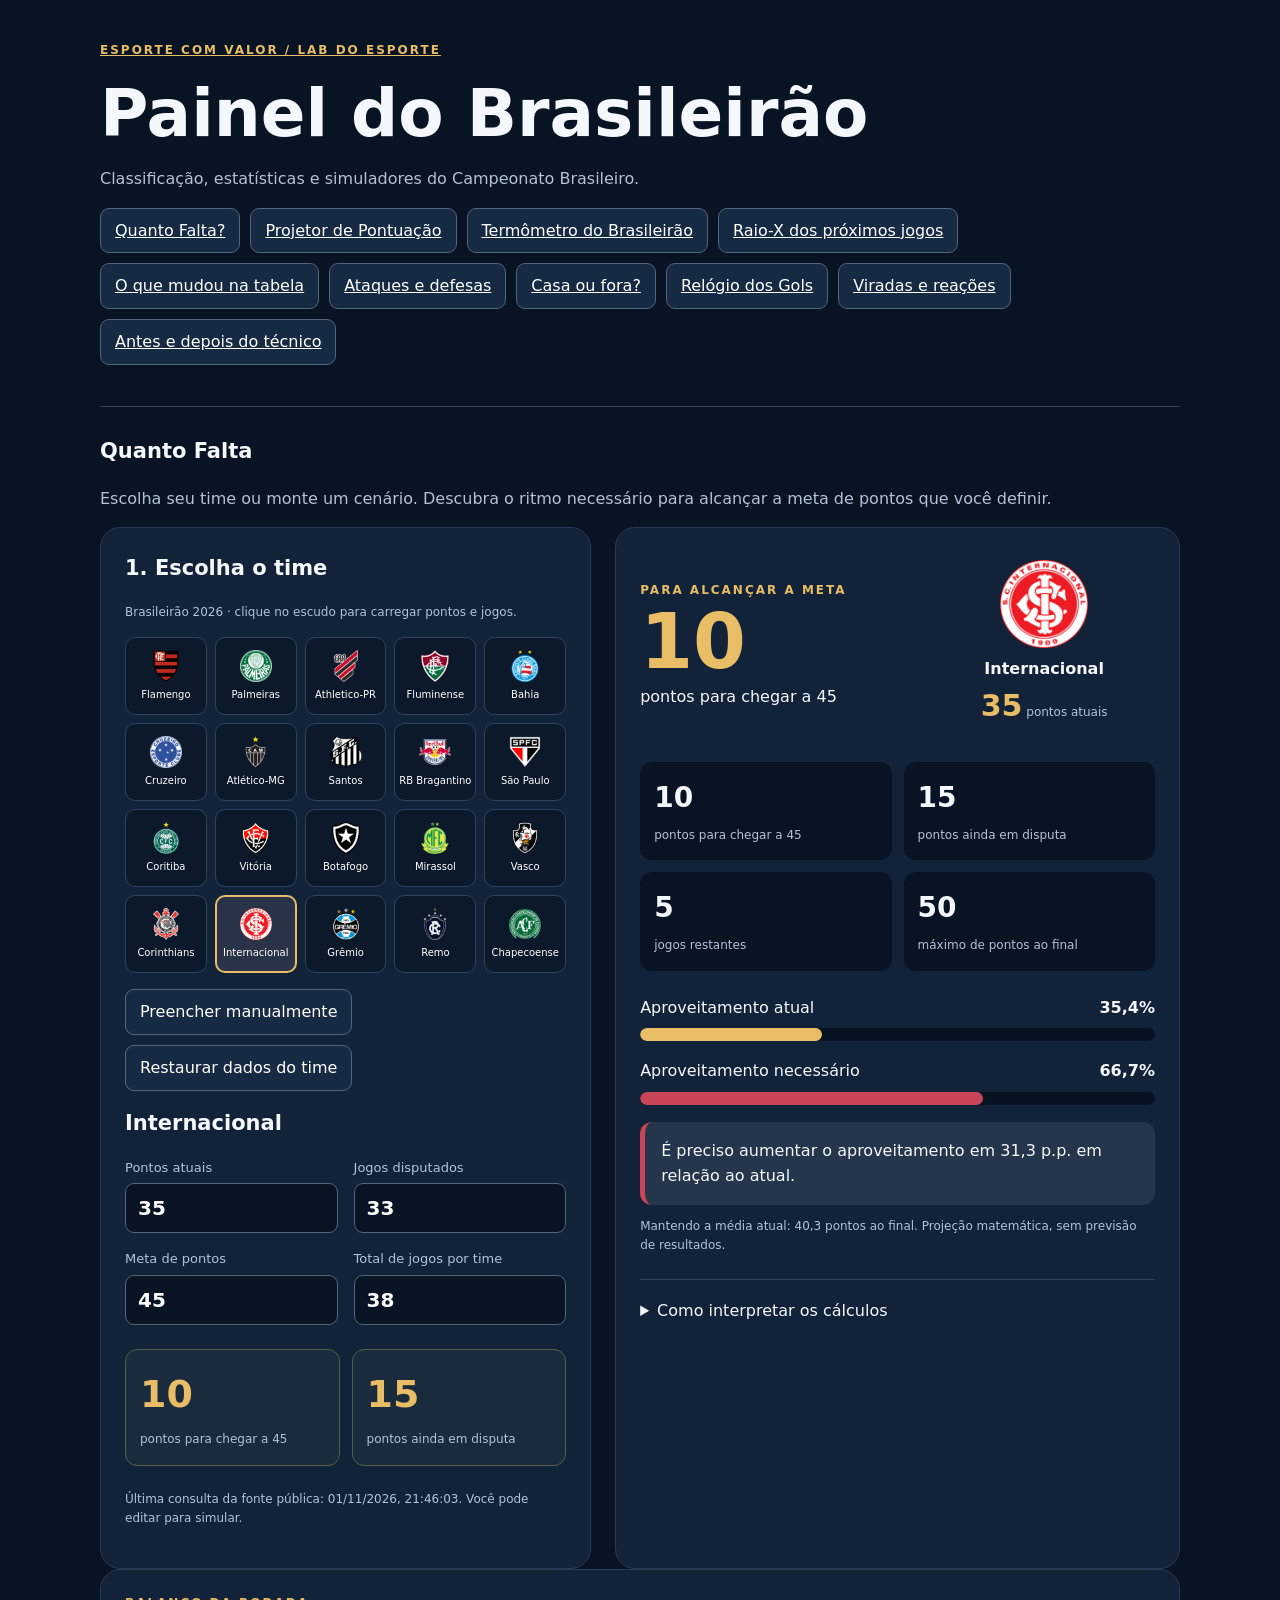
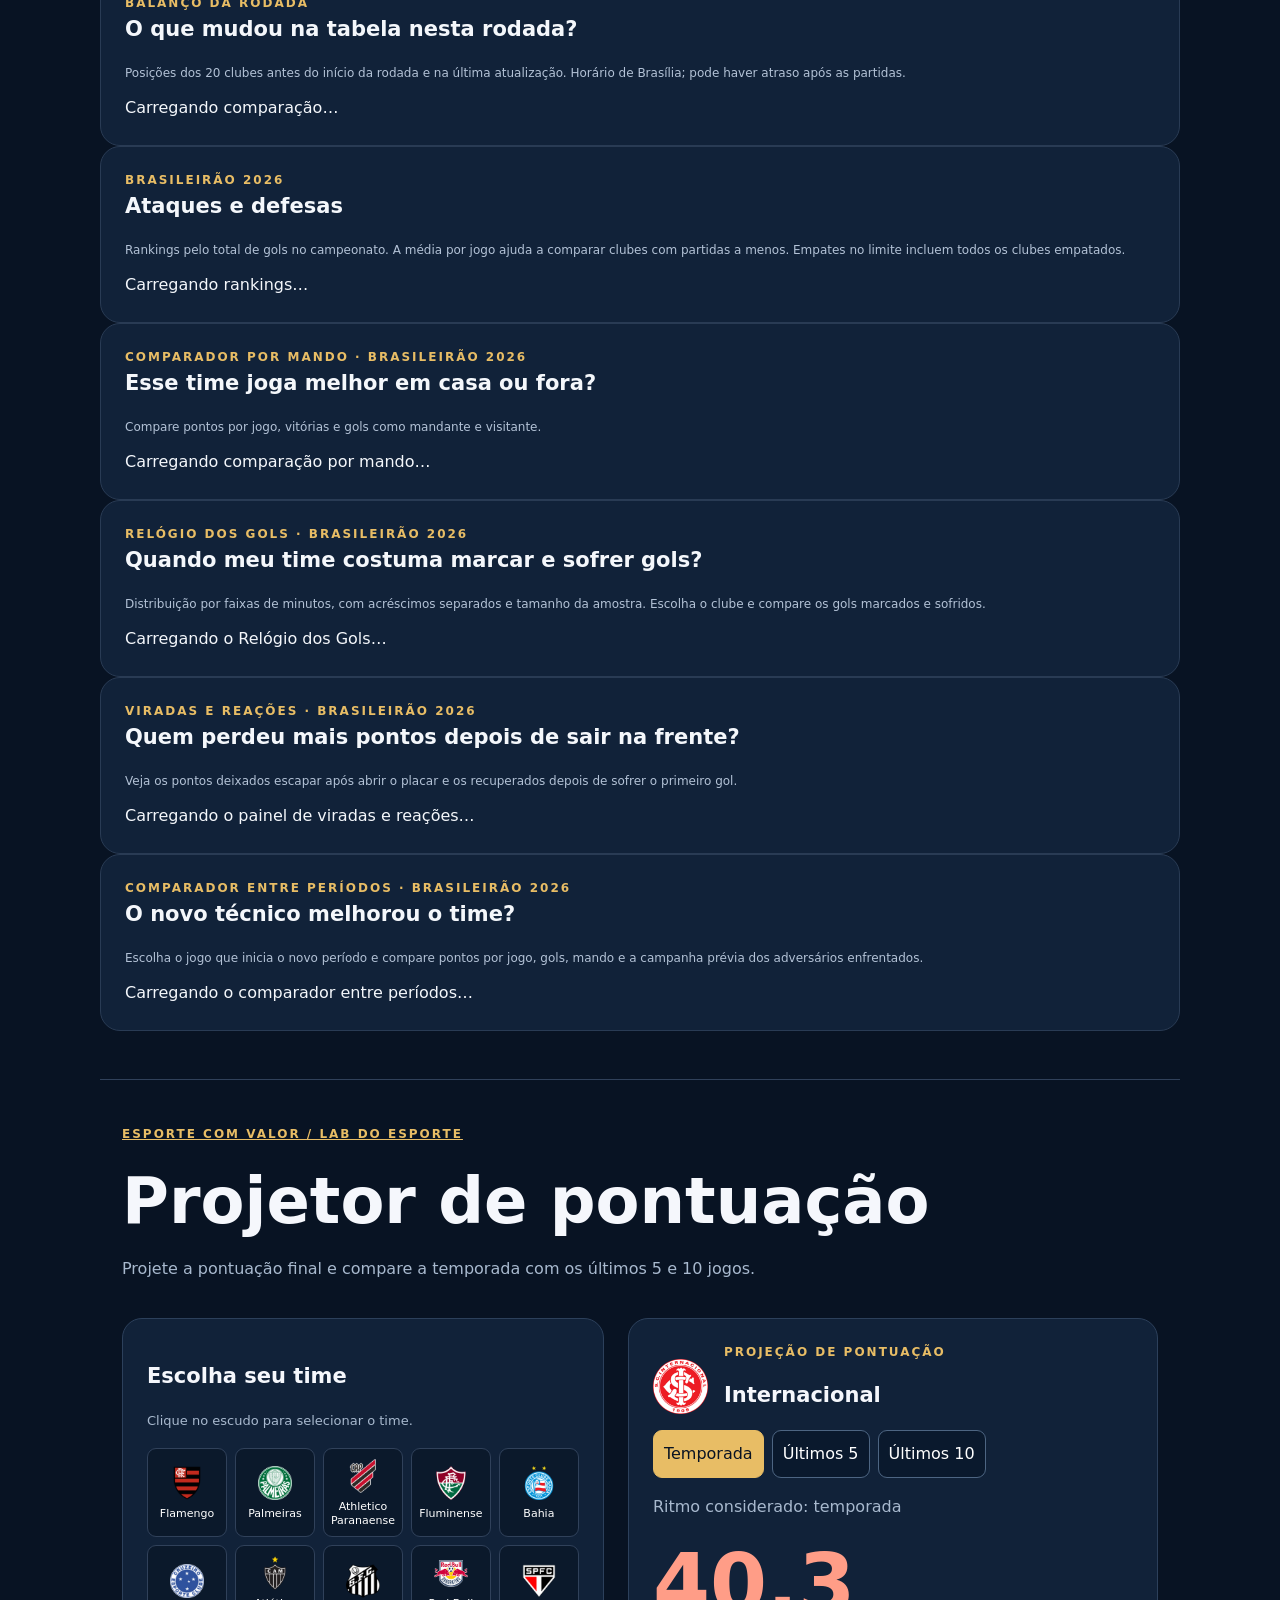
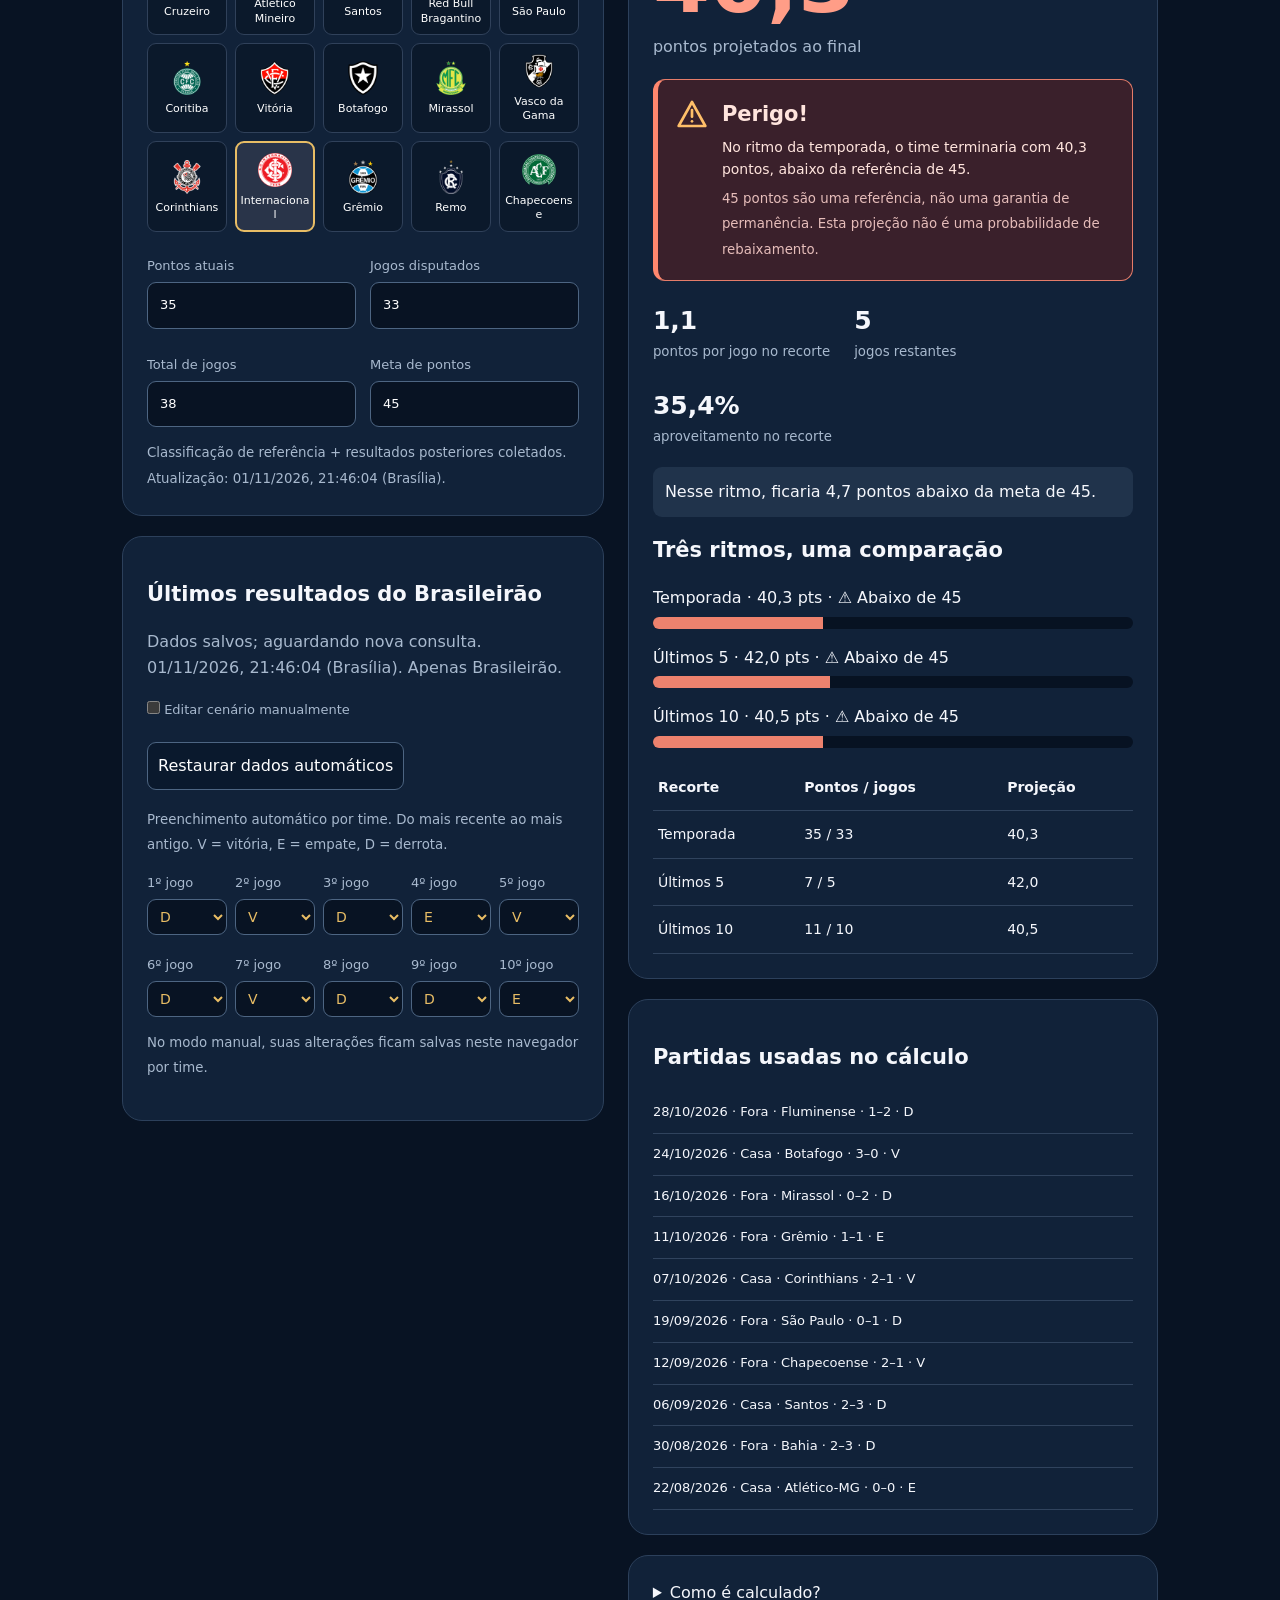
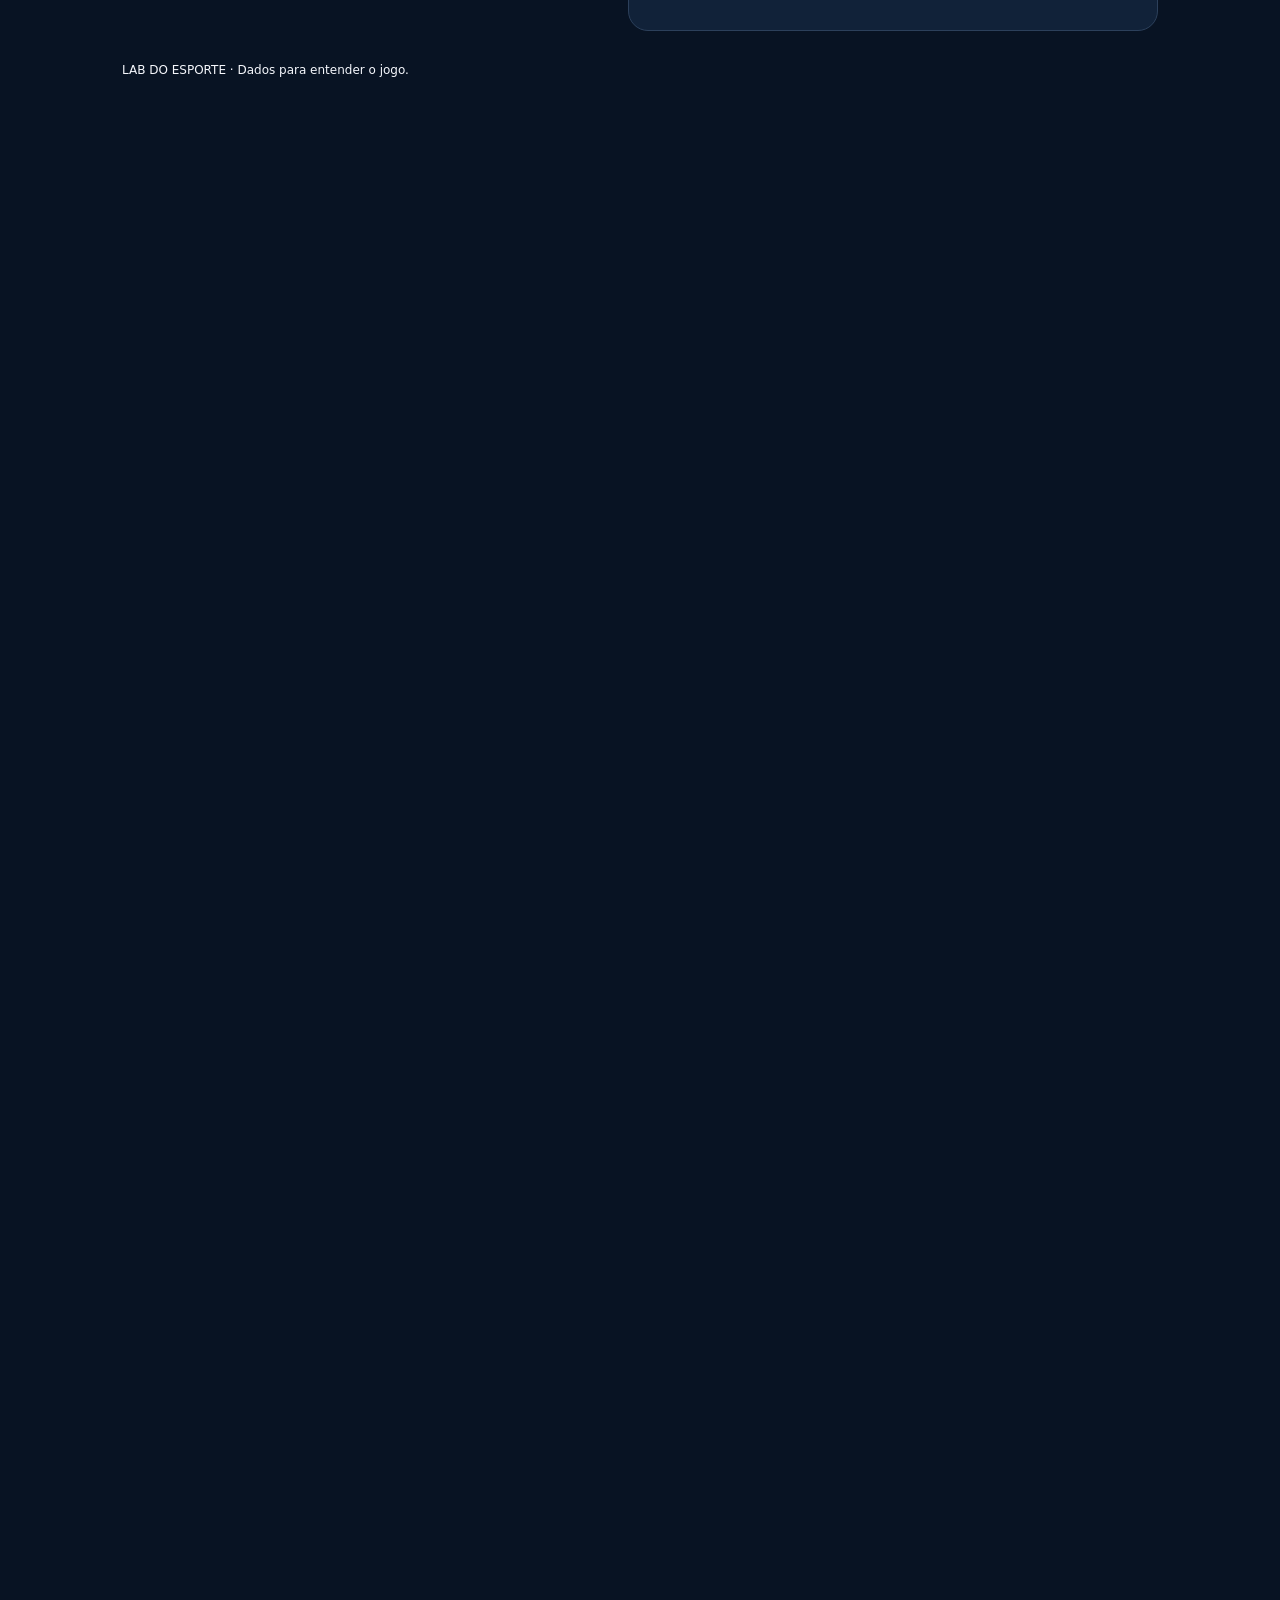
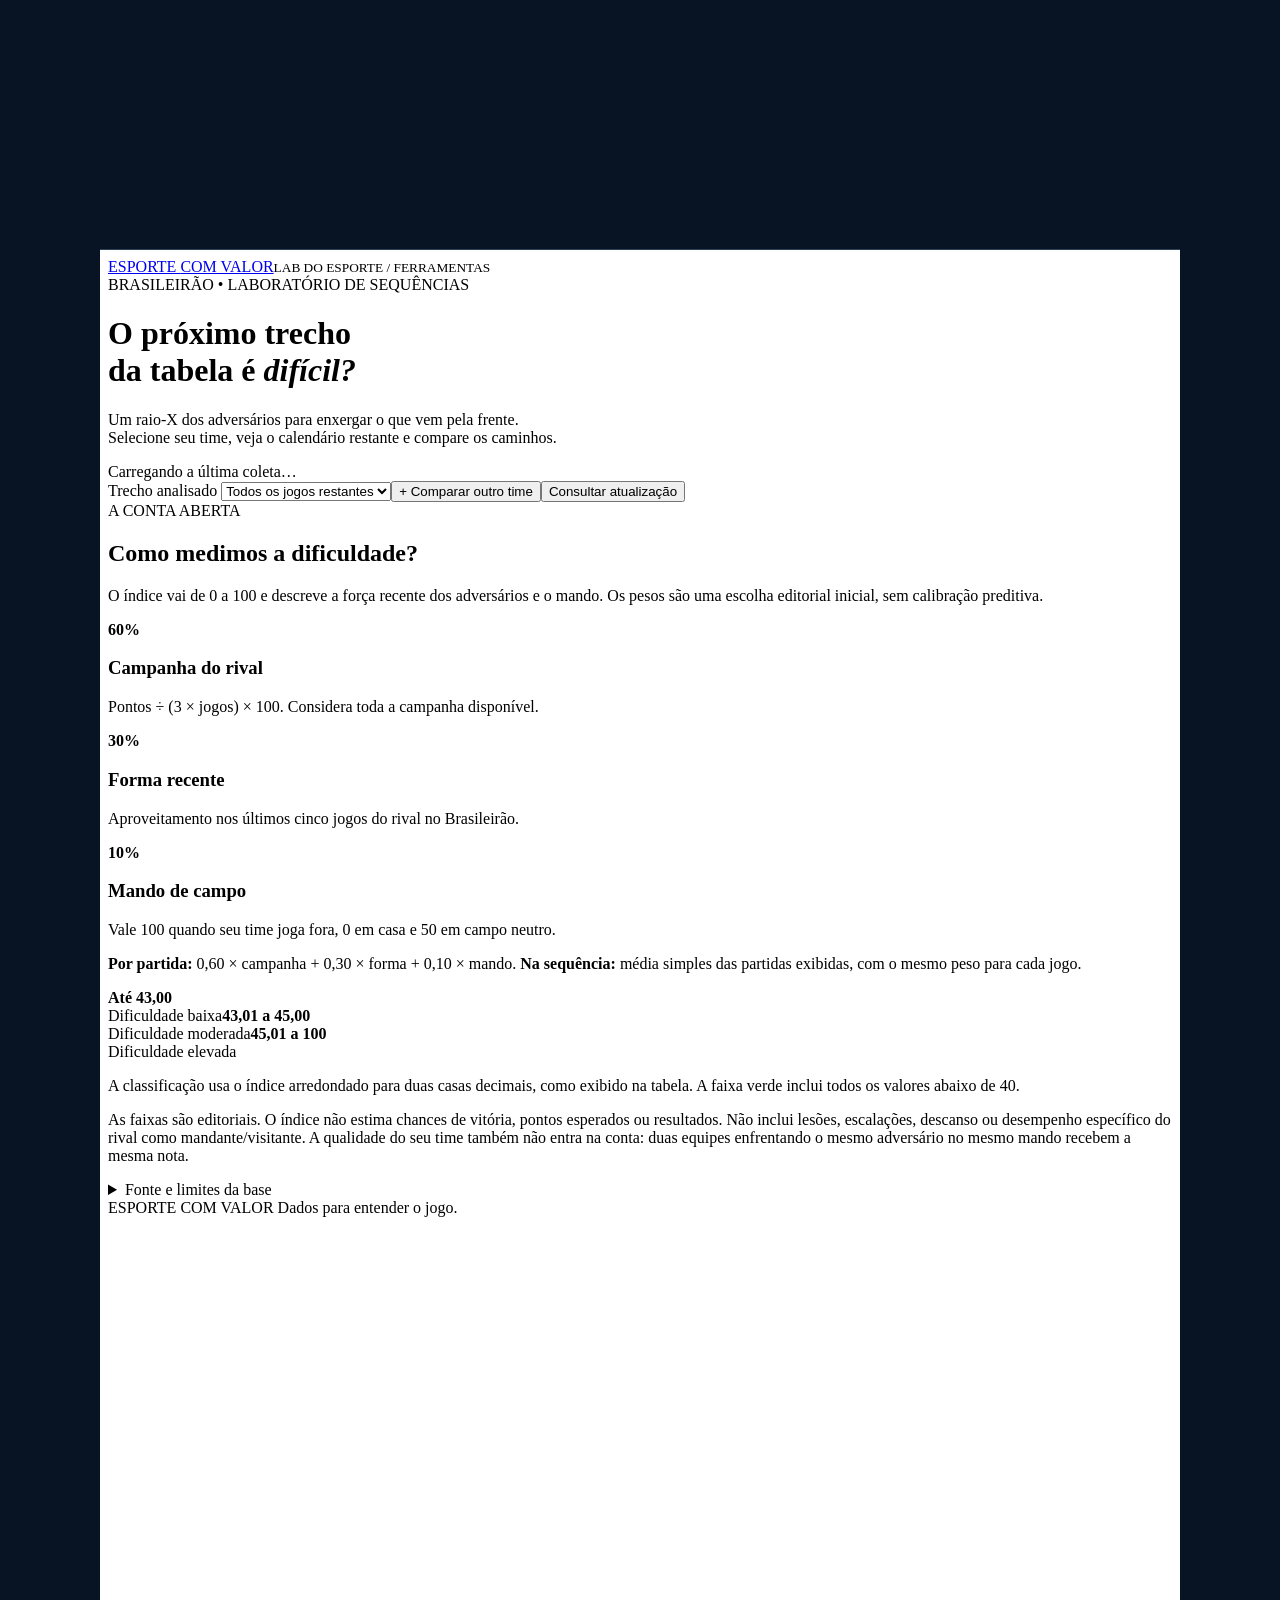
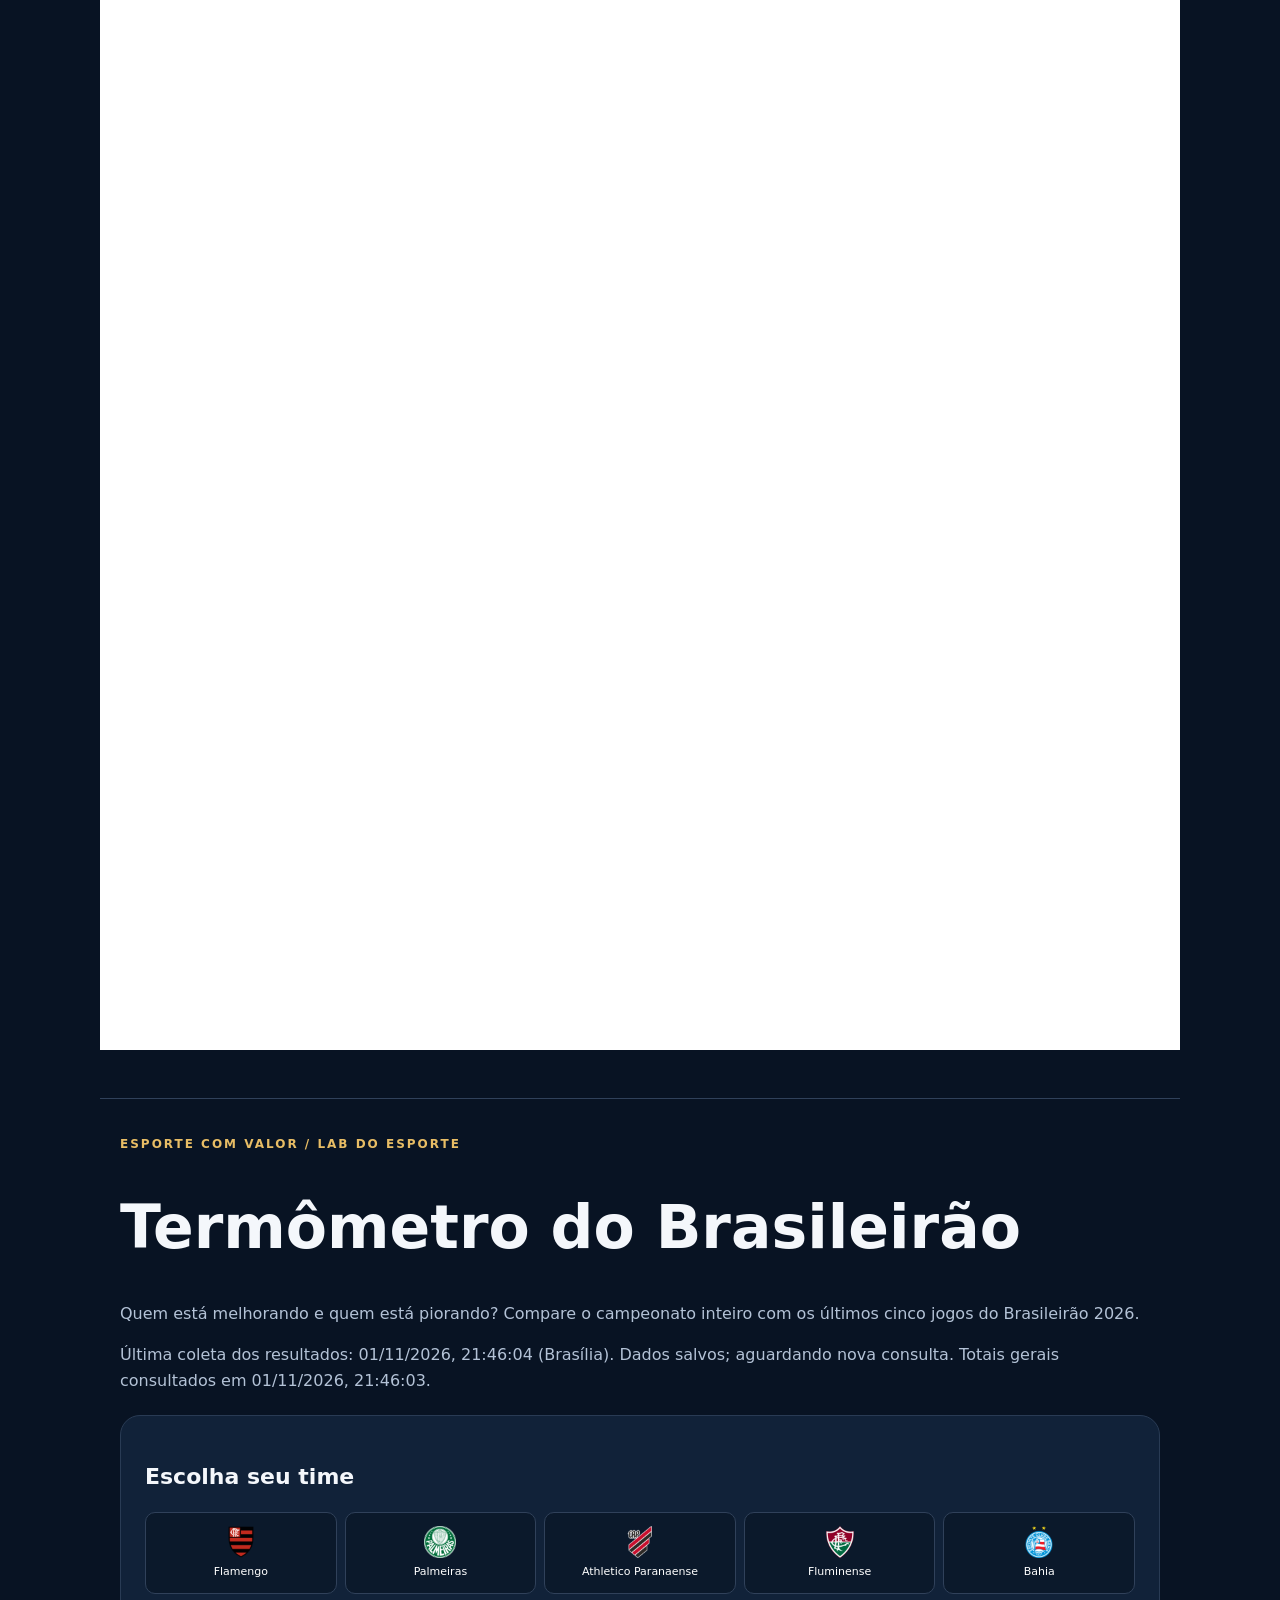
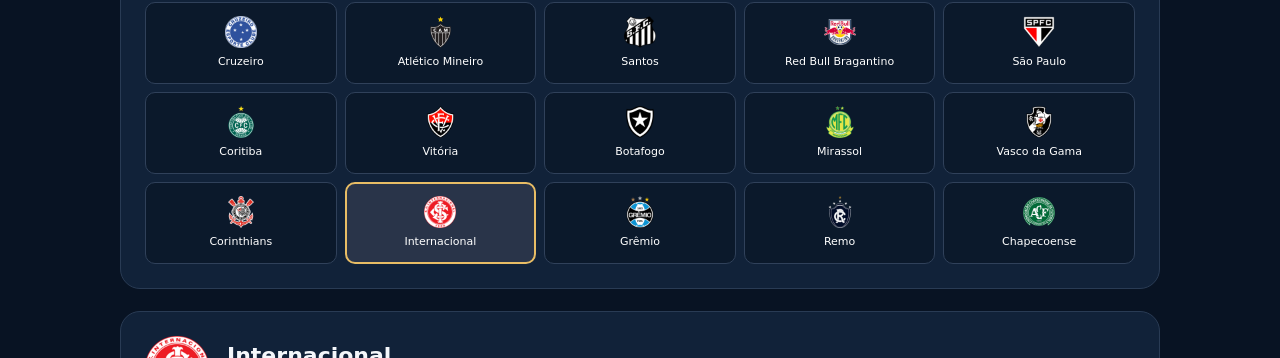
==== commit 9f3975e4: "Renomeia página como Painel do campeonato e mantém Quanto Falta como ferramenta" ====
--- a/index.html
+++ b/index.html
@@ -7,7 +7,7 @@
 gtag('js', new Date());
 gtag('config', 'G-3X2SF5L8FV');
 </script>
-<meta charset="utf-8"><meta name="viewport" content="width=device-width,initial-scale=1"><meta name="description" content="Calcule quantos pontos seu time precisa e compare o aproveitamento atual com o necessário para alcançar sua meta."><title>Quanto falta? · Esporte com Valor</title><style>
+<meta charset="utf-8"><meta name="viewport" content="width=device-width,initial-scale=1"><meta name="description" content="Classificação, estatísticas e simuladores do Campeonato Brasileiro. Explore pontos, ataques e defesas, mando de campo e gols no Painel do Brasileirão."><title>Painel do Brasileirão | Esporte com Valor</title><style>
 :root{color-scheme:dark;--bg:#081323;--card:#112239;--gold:#e8bd65;--muted:#b3c2d6}*{box-sizing:border-box}body{margin:0;background:var(--bg);color:#f4f7fb;font:16px/1.6 system-ui,sans-serif}main{max-width:1120px;margin:auto;padding:36px 20px}a{color:var(--gold)}header{border-bottom:1px solid #30415a;padding-bottom:25px;margin-bottom:28px}.brand{color:var(--gold);font-weight:800;letter-spacing:2px;font-size:12px}h1{font-size:clamp(36px,7vw,66px);line-height:1.1;margin:16px 0}h2{font-size:21px;margin-top:0}p{color:var(--muted)}.layout{display:grid;grid-template-columns:1fr 1.15fr;gap:24px}.panel{background:var(--card);border:1px solid #293b54;border-radius:20px;padding:24px}.teams{display:grid;grid-template-columns:repeat(5,1fr);gap:8px;margin:15px 0}.team{background:#0b192b;color:#fff;border:1px solid #30415a;border-radius:10px;padding:8px 3px;font-size:10px;cursor:pointer;min-height:78px}.team img{display:block;width:32px;height:32px;object-fit:contain;margin:0 auto 5px}.team[aria-pressed=true]{border:2px solid var(--gold);background:#293449}button{font:inherit;cursor:pointer}button:focus-visible,input:focus-visible{outline:3px solid var(--gold);outline-offset:3px}.actions{display:flex;gap:10px;flex-wrap:wrap;margin:16px 0}.action{border:1px solid #52647d;border-radius:9px;background:#162a44;color:white;padding:9px 14px}.fields{display:grid;grid-template-columns:1fr 1fr;gap:16px}label{font-size:13px;color:var(--muted)}input{display:block;width:100%;margin-top:5px;padding:12px;background:#081323;border:1px solid #53647b;border-radius:9px;color:white;font:600 20px system-ui}.result-head{display:grid;grid-template-columns:minmax(0,1fr) minmax(120px,.8fr);gap:16px;align-items:center}.selected-team{text-align:center;padding:8px}.selected-team img{display:block;width:88px;height:88px;object-fit:contain;margin:0 auto 8px}.selected-team img[hidden]{display:none}.selected-team>strong{display:block;font-size:16px}.selected-team #resultCurrentPoints{font-size:30px;color:var(--gold)}.selected-team span{color:var(--muted);font-size:12px}.selected-team #resultScenario{display:block}.big{font-size:76px;font-weight:850;line-height:1.1;color:var(--gold)}.stats{display:grid;grid-template-columns:1fr 1fr;gap:12px;margin:24px 0}.stat{padding:14px;border-radius:12px;background:#081323}.stat strong{font-size:28px;display:block}.points-summary .stat{border:1px solid #576044;background:#192b3d}.points-summary strong{color:var(--gold);font-size:38px}.points-summary span{font-size:13px}.stat span{font-size:12px;color:var(--muted)}.track{height:13px;background:#071322;border-radius:20px;margin:8px 0 17px;overflow:hidden}.bar{height:100%;border-radius:20px}.row{display:flex;justify-content:space-between;gap:12px}.status{padding:16px;border-radius:12px;border-left:5px solid var(--gold);background:#25354b}.small{font-size:12px}.error{color:#ffb8bb}details{margin-top:24px;border-top:1px solid #30415a;padding-top:18px}footer{padding-top:30px}.hidden{display:none}@media(max-width:760px){.layout{grid-template-columns:1fr}.panel{padding:18px}.big{font-size:64px}}@media(prefers-reduced-motion:no-preference){.bar{transition:width .25s}}
 </style><link rel="stylesheet" href="./panorama.css"><link rel="stylesheet" href="./relogio-gols.css"><link rel="stylesheet" href="./viradas-reacoes.css"><link rel="stylesheet" href="./comparador-periodos.css"><style id="ecv-league-navigation-style">
 .ecv-leagues{margin-top:48px;padding:30px 24px;border:1px solid #30415a;border-radius:20px;background:linear-gradient(145deg,#112239,#0b192b)}
@@ -19,7 +19,7 @@
 @media(max-width:700px){.ecv-league-grid{grid-template-columns:repeat(3,minmax(0,1fr))}.ecv-leagues{padding:24px 16px}}
 @media(max-width:420px){.ecv-league-grid{grid-template-columns:repeat(2,minmax(0,1fr))}}
 @media(prefers-reduced-motion:reduce){.ecv-league-card{transition:none}.ecv-league-card:hover{transform:none}}
-</style></head><body><main><header id="quanto-falta"><a class="brand" href="https://esportecomvalor.wordpress.com/">ESPORTE COM VALOR / LAB DO ESPORTE</a><h1>Quanto falta?</h1><p>Escolha seu time ou monte um cenário. Descubra o ritmo necessário para alcançar 45 pontos — ou a meta que você definir.</p><nav class="actions" aria-label="Ferramentas do Lab do Esporte"><a class="action" href="#quanto-falta">Quanto Falta?</a><a class="action" href="#projetor">Projetor de Pontuação</a><a class="action" href="#termometro">Termômetro do Brasileirão</a><a class="action" href="#raio-x">Raio-X dos próximos jogos</a><a class="action" href="#mudancas">O que mudou na tabela</a><a class="action" href="#rankings-gols">Ataques e defesas</a><a class="action" href="#casa-fora">Casa ou fora?</a><a class="action" href="#relogio-dos-gols">Relógio dos Gols</a><a class="action" href="#viradas-e-reacoes">Viradas e reações</a><a class="action" href="#antes-e-depois">Antes e depois do técnico</a></nav></header><div class="layout"><section class="panel"><h2>1. Escolha o time</h2><p class="small">Brasileirão 2026 · clique no escudo para carregar pontos e jogos.</p><div class="teams" id="teams"></div><div class="actions"><button type="button" class="action" id="manual">Preencher manualmente</button><button type="button" class="action" id="reset">Restaurar dados do time</button></div><h2 id="selection">Cenário manual</h2><form id="form"><div class="fields"><label>Pontos atuais<input id="points" type="number" min="0" step="1" required value="32"></label><label>Jogos disputados<input id="played" type="number" min="0" step="1" required value="31"></label><label>Meta de pontos<input id="target" type="number" min="1" step="1" required value="45"></label><label>Total de jogos por time<input id="total" type="number" min="1" max="1000" step="1" required value="38"></label></div><div class="stats points-summary" aria-live="polite" aria-label="Resumo de pontos"><div class="stat"><strong id="neededPoints">—</strong><span id="neededLabel">pontos para chegar a 45</span></div><div class="stat"><strong id="availablePoints">—</strong><span>pontos ainda em disputa</span></div></div></form><p id="origin" class="small"></p><p id="error" role="alert" class="error"></p></section><section class="panel" aria-label="Resultado"><div id="results" aria-live="polite"><div class="result-head"><div><div class="brand" id="resultTitle">PARA ALCANÇAR A META</div><div class="big" id="missing">—</div><div id="remaining">pontos necessários</div></div><div class="selected-team"><img id="resultBadge" alt="" width="88" height="88"><strong id="resultTeamName"></strong><div><strong id="resultCurrentPoints">—</strong><span> pontos atuais</span></div><span class="small" id="resultScenario"></span></div></div><div class="stats"><div class="stat"><strong id="neededPointsResult">—</strong><span id="neededLabelResult">pontos para chegar a 45</span></div><div class="stat"><strong id="availablePointsResult">—</strong><span>pontos ainda em disputa</span></div><div class="stat"><strong id="games">—</strong><span>jogos restantes</span></div><div class="stat"><strong id="max">—</strong><span>máximo de pontos ao final</span></div></div><div class="row"><span>Aproveitamento atual</span><strong id="current">—</strong></div><div class="track"><div id="currentBar" class="bar" style="background:#e8bd65"></div></div><div class="row"><span>Aproveitamento necessário</span><strong id="required">—</strong></div><div class="track"><div id="requiredBar" class="bar"></div></div><div id="status" class="status"></div><p id="projection" class="small"></p><details><summary>Como interpretar os cálculos</summary><p class="small">Atual = pontos ÷ (3 × jogos disputados). Necessário = pontos que faltam ÷ (3 × jogos restantes). A diferença é expressa em pontos percentuais (p.p.).</p><p class="small">Vermelho claro: aumento de até 5 p.p.; tons mais escuros: acima de 5, 10 e 20 p.p. Verde: o ritmo necessário não supera o atual. As cores comparam ritmos e não representam probabilidade de rebaixamento.</p><p class="small">A projeção mantém a média de pontos por jogo e pode resultar em número fracionário. Não prevê resultados. Os 45 pontos são uma referência, sem garantia de permanência. Os cálculos consideram três pontos por vitória e não contemplam punições ou bonificações.</p></details></div></section></div><section class="panel panorama" id="mudancas"><div class="brand">BALANÇO DA RODADA</div><h2>O que mudou na tabela nesta rodada?</h2><p class="small">Posições dos 20 clubes antes do início da rodada e na última atualização. Horário de Brasília; pode haver atraso após as partidas.</p><div id="day-content" aria-live="polite">Carregando comparação…</div></section><section class="panel panorama" id="rankings-gols"><div class="brand">BRASILEIRÃO 2026</div><h2>Ataques e defesas</h2><p class="small">Rankings pelo total de gols no campeonato. A média por jogo ajuda a comparar clubes com partidas a menos. Empates no limite incluem todos os clubes empatados.</p><div id="goal-content" aria-live="polite">Carregando rankings…</div></section><section class="panel panorama" id="casa-fora"><div class="brand">COMPARADOR POR MANDO · BRASILEIRÃO 2026</div><h2>Esse time joga melhor em casa ou fora?</h2><p class="small">Compare pontos por jogo, vitórias e gols como mandante e visitante.</p><div id="mando-content">Carregando comparação por mando…</div></section><section class="panel panorama" id="relogio-dos-gols"><div class="brand">RELÓGIO DOS GOLS · BRASILEIRÃO 2026</div><h2>Quando meu time costuma marcar e sofrer gols?</h2><p class="small">Distribuição por faixas de minutos, com acréscimos separados e tamanho da amostra. Escolha o clube e compare os gols marcados e sofridos.</p><div id="goal-clock-content">Carregando o Relógio dos Gols…</div></section><section class="panel panorama" id="viradas-e-reacoes"><div class="brand">VIRADAS E REAÇÕES · BRASILEIRÃO 2026</div><h2>Quem perdeu mais pontos depois de sair na frente?</h2><p class="small">Veja os pontos deixados escapar após abrir o placar e os recuperados depois de sofrer o primeiro gol.</p><div id="reactions-content">Carregando o painel de viradas e reações…</div></section><section class="panel panorama" id="antes-e-depois"><div class="brand">COMPARADOR ENTRE PERÍODOS · BRASILEIRÃO 2026</div><h2>O novo técnico melhorou o time?</h2><p class="small">Escolha o jogo que inicia o novo período e compare pontos por jogo, gols, mando e a campanha prévia dos adversários enfrentados.</p><div id="periods-content">Carregando o comparador entre períodos…</div></section><section id="projetor" aria-label="Projetor de pontuação" style="scroll-margin-top:20px;margin-top:48px;border-top:1px solid #30415a"><iframe id="projectorFrame" title="Projetor de pontuação — últimos 5 e 10 jogos do Brasileirão" src="./projetor.html" loading="lazy" style="width:100%;border:0;min-height:800px;height:2200px;display:block;color-scheme:dark"></iframe></section><section id="raio-x" aria-label="Raio-X dos próximos jogos" style="scroll-margin-top:20px;margin-top:48px;border-top:1px solid #30415a"><iframe id="raioxFrame" title="Raio-X dos próximos jogos — dificuldade da sequência" src="./raio-x.html" loading="lazy" style="width:100%;border:0;min-height:900px;height:2400px;display:block;color-scheme:dark"></iframe></section><section id="termometro" style="scroll-margin-top:20px;margin-top:48px;border-top:1px solid #30415a"><iframe id="thermoFrame" title="Termômetro do Brasileirão" src="./termometro.html?v=20261017-titulo" loading="lazy" style="width:100%;border:0;height:2600px;display:block;color-scheme:dark"></iframe></section><section class="ecv-leagues" aria-labelledby="ecv-leagues-title"><div class="brand">QUANTO FALTA PELO MUNDO</div><h2 id="ecv-leagues-title">Explore outros campeonatos</h2><p>A mesma análise, em outra liga. Escolha um campeonato para continuar.</p><nav class="ecv-league-grid" aria-label="Outros campeonatos do Quanto Falta"><a class="ecv-league-card" data-ecv-league="premier_league" href="https://obrunofavoretto.github.io/quanto-falta-premier-league/" aria-label="Abrir Quanto Falta — Inglaterra, Premier League"><svg viewBox="0 0 80 88" aria-hidden="true" focusable="false"><defs><clipPath id="ecv-shield-premier_league"><path d="M8 6h64v39c0 19-15 29-32 37C23 74 8 64 8 45Z"/></clipPath></defs><g clip-path="url(#ecv-shield-premier_league)"><path fill="#fff" d="M8 6h64v70H8z"/><path fill="#c8102e" d="M34 6h12v70H34z"/><path fill="#c8102e" d="M8 30h64v12H8z"/></g><path d="M8 6h64v39c0 19-15 29-32 37C23 74 8 64 8 45Z" fill="none" stroke="#e8bd65" stroke-width="2.5"/></svg><strong>Inglaterra</strong><span>Premier League</span></a><a class="ecv-league-card" data-ecv-league="la_liga" href="https://obrunofavoretto.github.io/quanto-falta-la-liga/" aria-label="Abrir Quanto Falta — Espanha, La Liga"><svg viewBox="0 0 80 88" aria-hidden="true" focusable="false"><defs><clipPath id="ecv-shield-la_liga"><path d="M8 6h64v39c0 19-15 29-32 37C23 74 8 64 8 45Z"/></clipPath></defs><g clip-path="url(#ecv-shield-la_liga)"><path fill="#aa151b" d="M8 6h64v70H8z"/><path fill="#f1bf00" d="M8 24h64v28H8z"/></g><path d="M8 6h64v39c0 19-15 29-32 37C23 74 8 64 8 45Z" fill="none" stroke="#e8bd65" stroke-width="2.5"/></svg><strong>Espanha</strong><span>La Liga</span></a><a class="ecv-league-card" data-ecv-league="serie_a" href="https://obrunofavoretto.github.io/quanto-falta-serie-a/" aria-label="Abrir Quanto Falta — Itália, Serie A"><svg viewBox="0 0 80 88" aria-hidden="true" focusable="false"><defs><clipPath id="ecv-shield-serie_a"><path d="M8 6h64v39c0 19-15 29-32 37C23 74 8 64 8 45Z"/></clipPath></defs><g clip-path="url(#ecv-shield-serie_a)"><path fill="#fff" d="M8 6h64v70H8z"/><path fill="#009246" d="M8 6h21v70H8z"/><path fill="#ce2b37" d="M51 6h21v70H51z"/></g><path d="M8 6h64v39c0 19-15 29-32 37C23 74 8 64 8 45Z" fill="none" stroke="#e8bd65" stroke-width="2.5"/></svg><strong>Itália</strong><span>Serie A</span></a><a class="ecv-league-card" data-ecv-league="bundesliga" href="https://obrunofavoretto.github.io/quanto-falta-bundesliga/" aria-label="Abrir Quanto Falta — Alemanha, Bundesliga"><svg viewBox="0 0 80 88" aria-hidden="true" focusable="false"><defs><clipPath id="ecv-shield-bundesliga"><path d="M8 6h64v39c0 19-15 29-32 37C23 74 8 64 8 45Z"/></clipPath></defs><g clip-path="url(#ecv-shield-bundesliga)"><path fill="#191919" d="M8 6h64v70H8z"/><path fill="#d00" d="M8 27h64v22H8z"/><path fill="#ffce00" d="M8 49h64v27H8z"/></g><path d="M8 6h64v39c0 19-15 29-32 37C23 74 8 64 8 45Z" fill="none" stroke="#e8bd65" stroke-width="2.5"/></svg><strong>Alemanha</strong><span>Bundesliga</span></a><a class="ecv-league-card" data-ecv-league="ligue_1" href="https://obrunofavoretto.github.io/quanto-falta-ligue-1/" aria-label="Abrir Quanto Falta — França, Ligue 1"><svg viewBox="0 0 80 88" aria-hidden="true" focusable="false"><defs><clipPath id="ecv-shield-ligue_1"><path d="M8 6h64v39c0 19-15 29-32 37C23 74 8 64 8 45Z"/></clipPath></defs><g clip-path="url(#ecv-shield-ligue_1)"><path fill="#fff" d="M8 6h64v70H8z"/><path fill="#002654" d="M8 6h21v70H8z"/><path fill="#ed2939" d="M51 6h21v70H51z"/></g><path d="M8 6h64v39c0 19-15 29-32 37C23 74 8 64 8 45Z" fill="none" stroke="#e8bd65" stroke-width="2.5"/></svg><strong>França</strong><span>Ligue 1</span></a></nav></section><footer><p class="small"><span id="dataStatus">Classificação de referência: 17/10/2026, 00h45</span>, conforme <a href="https://classificacaogeral.com.br/campeonato-brasileiro-serie-a/2026" target="_blank" rel="noopener noreferrer">Classificação Geral</a>. <span id="dataMode">Cadastro inicial. Aguardando primeira consulta automática.</span> Alterações nos campos são simulações e não modificam a classificação publicada.</p><p class="small">Escudos fornecidos por API-Sports, incorporados à página para evitar falhas de carregamento externo. Pertencem aos respectivos clubes.</p><p class="small">Tabela adaptada da Wikipédia, por seus colaboradores, sob <a href="https://creativecommons.org/licenses/by-sa/4.0/">CC BY-SA 4.0</a>. Foram extraídos e normalizados pontos e jogos. <a href="https://pt.wikipedia.org/w/index.php?title=Campeonato_Brasileiro_de_Futebol_de_2026_-_S%C3%A9rie_A&amp;action=history">Histórico e autoria</a>. A licença da tabela não se aplica aos escudos nem ao código da calculadora.</p></footer></main><script>
+</style></head><body><main><header><a class="brand" href="https://esportecomvalor.wordpress.com/">ESPORTE COM VALOR / LAB DO ESPORTE</a><h1>Painel do Brasileirão</h1><p>Classificação, estatísticas e simuladores do Campeonato Brasileiro.</p><nav class="actions" aria-label="Ferramentas do Lab do Esporte"><a class="action" href="#quanto-falta">Quanto Falta?</a><a class="action" href="#projetor">Projetor de Pontuação</a><a class="action" href="#termometro">Termômetro do Brasileirão</a><a class="action" href="#raio-x">Raio-X dos próximos jogos</a><a class="action" href="#mudancas">O que mudou na tabela</a><a class="action" href="#rankings-gols">Ataques e defesas</a><a class="action" href="#casa-fora">Casa ou fora?</a><a class="action" href="#relogio-dos-gols">Relógio dos Gols</a><a class="action" href="#viradas-e-reacoes">Viradas e reações</a><a class="action" href="#antes-e-depois">Antes e depois do técnico</a></nav></header><section id="quanto-falta" aria-labelledby="quanto-falta-title" style="scroll-margin-top:20px"><h2 id="quanto-falta-title">Quanto Falta</h2><p>Escolha seu time ou monte um cenário. Descubra o ritmo necessário para alcançar a meta de pontos que você definir.</p><div class="layout"><section class="panel"><h2>1. Escolha o time</h2><p class="small">Brasileirão 2026 · clique no escudo para carregar pontos e jogos.</p><div class="teams" id="teams"></div><div class="actions"><button type="button" class="action" id="manual">Preencher manualmente</button><button type="button" class="action" id="reset">Restaurar dados do time</button></div><h2 id="selection">Cenário manual</h2><form id="form"><div class="fields"><label>Pontos atuais<input id="points" type="number" min="0" step="1" required value="32"></label><label>Jogos disputados<input id="played" type="number" min="0" step="1" required value="31"></label><label>Meta de pontos<input id="target" type="number" min="1" step="1" required value="45"></label><label>Total de jogos por time<input id="total" type="number" min="1" max="1000" step="1" required value="38"></label></div><div class="stats points-summary" aria-live="polite" aria-label="Resumo de pontos"><div class="stat"><strong id="neededPoints">—</strong><span id="neededLabel">pontos para chegar a 45</span></div><div class="stat"><strong id="availablePoints">—</strong><span>pontos ainda em disputa</span></div></div></form><p id="origin" class="small"></p><p id="error" role="alert" class="error"></p></section><section class="panel" aria-label="Resultado"><div id="results" aria-live="polite"><div class="result-head"><div><div class="brand" id="resultTitle">PARA ALCANÇAR A META</div><div class="big" id="missing">—</div><div id="remaining">pontos necessários</div></div><div class="selected-team"><img id="resultBadge" alt="" width="88" height="88"><strong id="resultTeamName"></strong><div><strong id="resultCurrentPoints">—</strong><span> pontos atuais</span></div><span class="small" id="resultScenario"></span></div></div><div class="stats"><div class="stat"><strong id="neededPointsResult">—</strong><span id="neededLabelResult">pontos para chegar a 45</span></div><div class="stat"><strong id="availablePointsResult">—</strong><span>pontos ainda em disputa</span></div><div class="stat"><strong id="games">—</strong><span>jogos restantes</span></div><div class="stat"><strong id="max">—</strong><span>máximo de pontos ao final</span></div></div><div class="row"><span>Aproveitamento atual</span><strong id="current">—</strong></div><div class="track"><div id="currentBar" class="bar" style="background:#e8bd65"></div></div><div class="row"><span>Aproveitamento necessário</span><strong id="required">—</strong></div><div class="track"><div id="requiredBar" class="bar"></div></div><div id="status" class="status"></div><p id="projection" class="small"></p><details><summary>Como interpretar os cálculos</summary><p class="small">Atual = pontos ÷ (3 × jogos disputados). Necessário = pontos que faltam ÷ (3 × jogos restantes). A diferença é expressa em pontos percentuais (p.p.).</p><p class="small">Vermelho claro: aumento de até 5 p.p.; tons mais escuros: acima de 5, 10 e 20 p.p. Verde: o ritmo necessário não supera o atual. As cores comparam ritmos e não representam probabilidade de rebaixamento.</p><p class="small">A projeção mantém a média de pontos por jogo e pode resultar em número fracionário. Não prevê resultados. Os 45 pontos são uma referência, sem garantia de permanência. Os cálculos consideram três pontos por vitória e não contemplam punições ou bonificações.</p></details></div></section></div></section><section class="panel panorama" id="mudancas"><div class="brand">BALANÇO DA RODADA</div><h2>O que mudou na tabela nesta rodada?</h2><p class="small">Posições dos 20 clubes antes do início da rodada e na última atualização. Horário de Brasília; pode haver atraso após as partidas.</p><div id="day-content" aria-live="polite">Carregando comparação…</div></section><section class="panel panorama" id="rankings-gols"><div class="brand">BRASILEIRÃO 2026</div><h2>Ataques e defesas</h2><p class="small">Rankings pelo total de gols no campeonato. A média por jogo ajuda a comparar clubes com partidas a menos. Empates no limite incluem todos os clubes empatados.</p><div id="goal-content" aria-live="polite">Carregando rankings…</div></section><section class="panel panorama" id="casa-fora"><div class="brand">COMPARADOR POR MANDO · BRASILEIRÃO 2026</div><h2>Esse time joga melhor em casa ou fora?</h2><p class="small">Compare pontos por jogo, vitórias e gols como mandante e visitante.</p><div id="mando-content">Carregando comparação por mando…</div></section><section class="panel panorama" id="relogio-dos-gols"><div class="brand">RELÓGIO DOS GOLS · BRASILEIRÃO 2026</div><h2>Quando meu time costuma marcar e sofrer gols?</h2><p class="small">Distribuição por faixas de minutos, com acréscimos separados e tamanho da amostra. Escolha o clube e compare os gols marcados e sofridos.</p><div id="goal-clock-content">Carregando o Relógio dos Gols…</div></section><section class="panel panorama" id="viradas-e-reacoes"><div class="brand">VIRADAS E REAÇÕES · BRASILEIRÃO 2026</div><h2>Quem perdeu mais pontos depois de sair na frente?</h2><p class="small">Veja os pontos deixados escapar após abrir o placar e os recuperados depois de sofrer o primeiro gol.</p><div id="reactions-content">Carregando o painel de viradas e reações…</div></section><section class="panel panorama" id="antes-e-depois"><div class="brand">COMPARADOR ENTRE PERÍODOS · BRASILEIRÃO 2026</div><h2>O novo técnico melhorou o time?</h2><p class="small">Escolha o jogo que inicia o novo período e compare pontos por jogo, gols, mando e a campanha prévia dos adversários enfrentados.</p><div id="periods-content">Carregando o comparador entre períodos…</div></section><section id="projetor" aria-label="Projetor de pontuação" style="scroll-margin-top:20px;margin-top:48px;border-top:1px solid #30415a"><iframe id="projectorFrame" title="Projetor de pontuação — últimos 5 e 10 jogos do Brasileirão" src="./projetor.html" loading="lazy" style="width:100%;border:0;min-height:800px;height:2200px;display:block;color-scheme:dark"></iframe></section><section id="raio-x" aria-label="Raio-X dos próximos jogos" style="scroll-margin-top:20px;margin-top:48px;border-top:1px solid #30415a"><iframe id="raioxFrame" title="Raio-X dos próximos jogos — dificuldade da sequência" src="./raio-x.html" loading="lazy" style="width:100%;border:0;min-height:900px;height:2400px;display:block;color-scheme:dark"></iframe></section><section id="termometro" style="scroll-margin-top:20px;margin-top:48px;border-top:1px solid #30415a"><iframe id="thermoFrame" title="Termômetro do Brasileirão" src="./termometro.html?v=20261017-titulo" loading="lazy" style="width:100%;border:0;height:2600px;display:block;color-scheme:dark"></iframe></section><section class="ecv-leagues" aria-labelledby="ecv-leagues-title"><div class="brand">PAINEL DO FUTEBOL</div><h2 id="ecv-leagues-title">Explore outros campeonatos</h2><p>A mesma análise, em outra liga. Escolha um campeonato para continuar.</p><nav class="ecv-league-grid" aria-label="Outros campeonatos do Painel do Futebol"><a class="ecv-league-card" data-ecv-league="premier_league" href="https://obrunofavoretto.github.io/quanto-falta-premier-league/" aria-label="Abrir Painel da Premier League"><svg viewBox="0 0 80 88" aria-hidden="true" focusable="false"><defs><clipPath id="ecv-shield-premier_league"><path d="M8 6h64v39c0 19-15 29-32 37C23 74 8 64 8 45Z"/></clipPath></defs><g clip-path="url(#ecv-shield-premier_league)"><path fill="#fff" d="M8 6h64v70H8z"/><path fill="#c8102e" d="M34 6h12v70H34z"/><path fill="#c8102e" d="M8 30h64v12H8z"/></g><path d="M8 6h64v39c0 19-15 29-32 37C23 74 8 64 8 45Z" fill="none" stroke="#e8bd65" stroke-width="2.5"/></svg><strong>Painel da Premier League</strong><span>Premier League</span></a><a class="ecv-league-card" data-ecv-league="la_liga" href="https://obrunofavoretto.github.io/quanto-falta-la-liga/" aria-label="Abrir Painel de La Liga"><svg viewBox="0 0 80 88" aria-hidden="true" focusable="false"><defs><clipPath id="ecv-shield-la_liga"><path d="M8 6h64v39c0 19-15 29-32 37C23 74 8 64 8 45Z"/></clipPath></defs><g clip-path="url(#ecv-shield-la_liga)"><path fill="#aa151b" d="M8 6h64v70H8z"/><path fill="#f1bf00" d="M8 24h64v28H8z"/></g><path d="M8 6h64v39c0 19-15 29-32 37C23 74 8 64 8 45Z" fill="none" stroke="#e8bd65" stroke-width="2.5"/></svg><strong>Painel de La Liga</strong><span>La Liga</span></a><a class="ecv-league-card" data-ecv-league="serie_a" href="https://obrunofavoretto.github.io/quanto-falta-serie-a/" aria-label="Abrir Painel da Serie A"><svg viewBox="0 0 80 88" aria-hidden="true" focusable="false"><defs><clipPath id="ecv-shield-serie_a"><path d="M8 6h64v39c0 19-15 29-32 37C23 74 8 64 8 45Z"/></clipPath></defs><g clip-path="url(#ecv-shield-serie_a)"><path fill="#fff" d="M8 6h64v70H8z"/><path fill="#009246" d="M8 6h21v70H8z"/><path fill="#ce2b37" d="M51 6h21v70H51z"/></g><path d="M8 6h64v39c0 19-15 29-32 37C23 74 8 64 8 45Z" fill="none" stroke="#e8bd65" stroke-width="2.5"/></svg><strong>Painel da Serie A</strong><span>Serie A</span></a><a class="ecv-league-card" data-ecv-league="bundesliga" href="https://obrunofavoretto.github.io/quanto-falta-bundesliga/" aria-label="Abrir Painel da Bundesliga"><svg viewBox="0 0 80 88" aria-hidden="true" focusable="false"><defs><clipPath id="ecv-shield-bundesliga"><path d="M8 6h64v39c0 19-15 29-32 37C23 74 8 64 8 45Z"/></clipPath></defs><g clip-path="url(#ecv-shield-bundesliga)"><path fill="#191919" d="M8 6h64v70H8z"/><path fill="#d00" d="M8 27h64v22H8z"/><path fill="#ffce00" d="M8 49h64v27H8z"/></g><path d="M8 6h64v39c0 19-15 29-32 37C23 74 8 64 8 45Z" fill="none" stroke="#e8bd65" stroke-width="2.5"/></svg><strong>Painel da Bundesliga</strong><span>Bundesliga</span></a><a class="ecv-league-card" data-ecv-league="ligue_1" href="https://obrunofavoretto.github.io/quanto-falta-ligue-1/" aria-label="Abrir Painel da Ligue 1"><svg viewBox="0 0 80 88" aria-hidden="true" focusable="false"><defs><clipPath id="ecv-shield-ligue_1"><path d="M8 6h64v39c0 19-15 29-32 37C23 74 8 64 8 45Z"/></clipPath></defs><g clip-path="url(#ecv-shield-ligue_1)"><path fill="#fff" d="M8 6h64v70H8z"/><path fill="#002654" d="M8 6h21v70H8z"/><path fill="#ed2939" d="M51 6h21v70H51z"/></g><path d="M8 6h64v39c0 19-15 29-32 37C23 74 8 64 8 45Z" fill="none" stroke="#e8bd65" stroke-width="2.5"/></svg><strong>Painel da Ligue 1</strong><span>Ligue 1</span></a></nav></section><footer><p class="small"><span id="dataStatus">Classificação de referência: 17/10/2026, 00h45</span>, conforme <a href="https://classificacaogeral.com.br/campeonato-brasileiro-serie-a/2026" target="_blank" rel="noopener noreferrer">Classificação Geral</a>. <span id="dataMode">Cadastro inicial. Aguardando primeira consulta automática.</span> Alterações nos campos são simulações e não modificam a classificação publicada.</p><p class="small">Escudos fornecidos por API-Sports, incorporados à página para evitar falhas de carregamento externo. Pertencem aos respectivos clubes.</p><p class="small">Tabela adaptada da Wikipédia, por seus colaboradores, sob <a href="https://creativecommons.org/licenses/by-sa/4.0/">CC BY-SA 4.0</a>. Foram extraídos e normalizados pontos e jogos. <a href="https://pt.wikipedia.org/w/index.php?title=Campeonato_Brasileiro_de_Futebol_de_2026_-_S%C3%A9rie_A&amp;action=history">Histórico e autoria</a>. A licença da tabela não se aplica aos escudos nem ao código da calculadora.</p></footer></main><script>
 const badges={"118":"[data-uri]","119":"[data-uri]","120":"[data-uri]","121":"[data-uri]","124":"[data-uri]","126":"[data-uri]","127":"[data-uri]","128":"[data-uri]","130":"[data-uri]","131":"[data-uri]","132":"[data-uri]","133":"[data-uri]","134":"[data-uri]","135":"[data-uri]","136":"[data-uri]","147":"[data-uri]","794":"[data-uri]","1062":"[data-uri]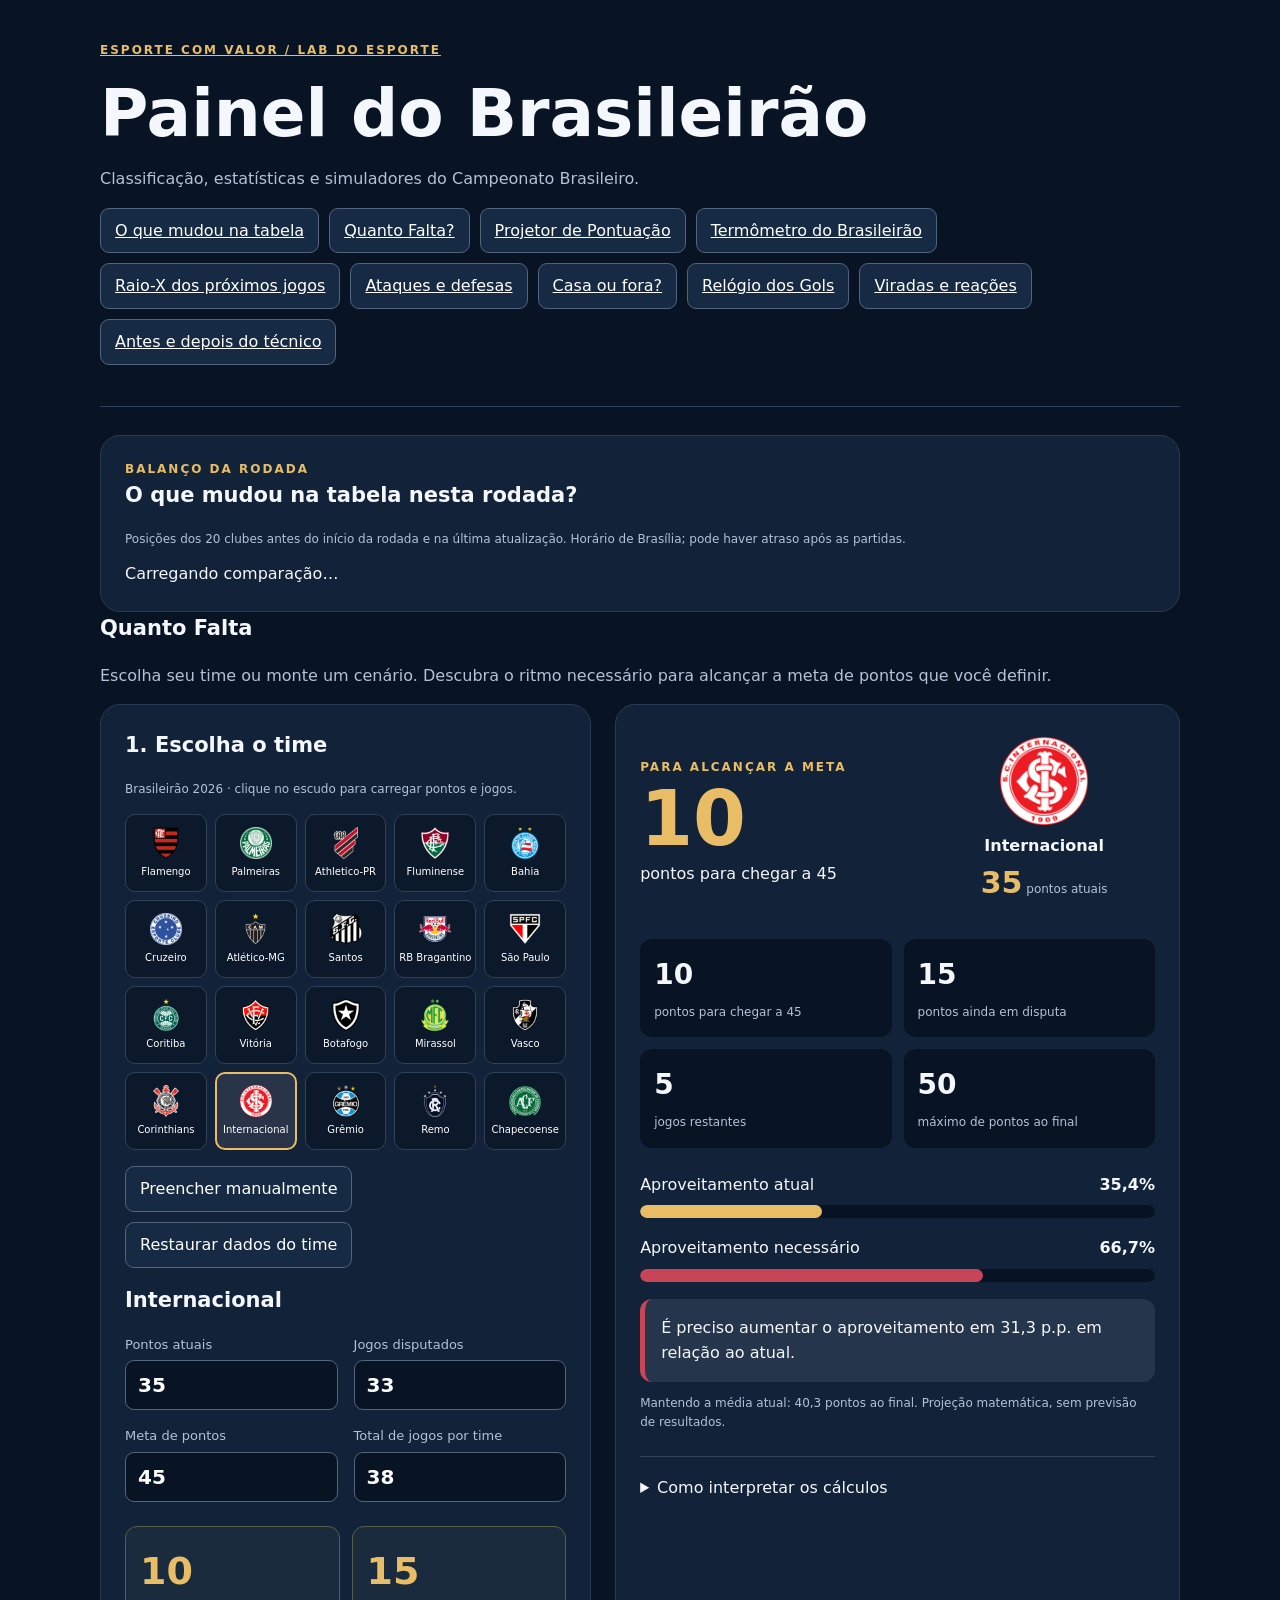
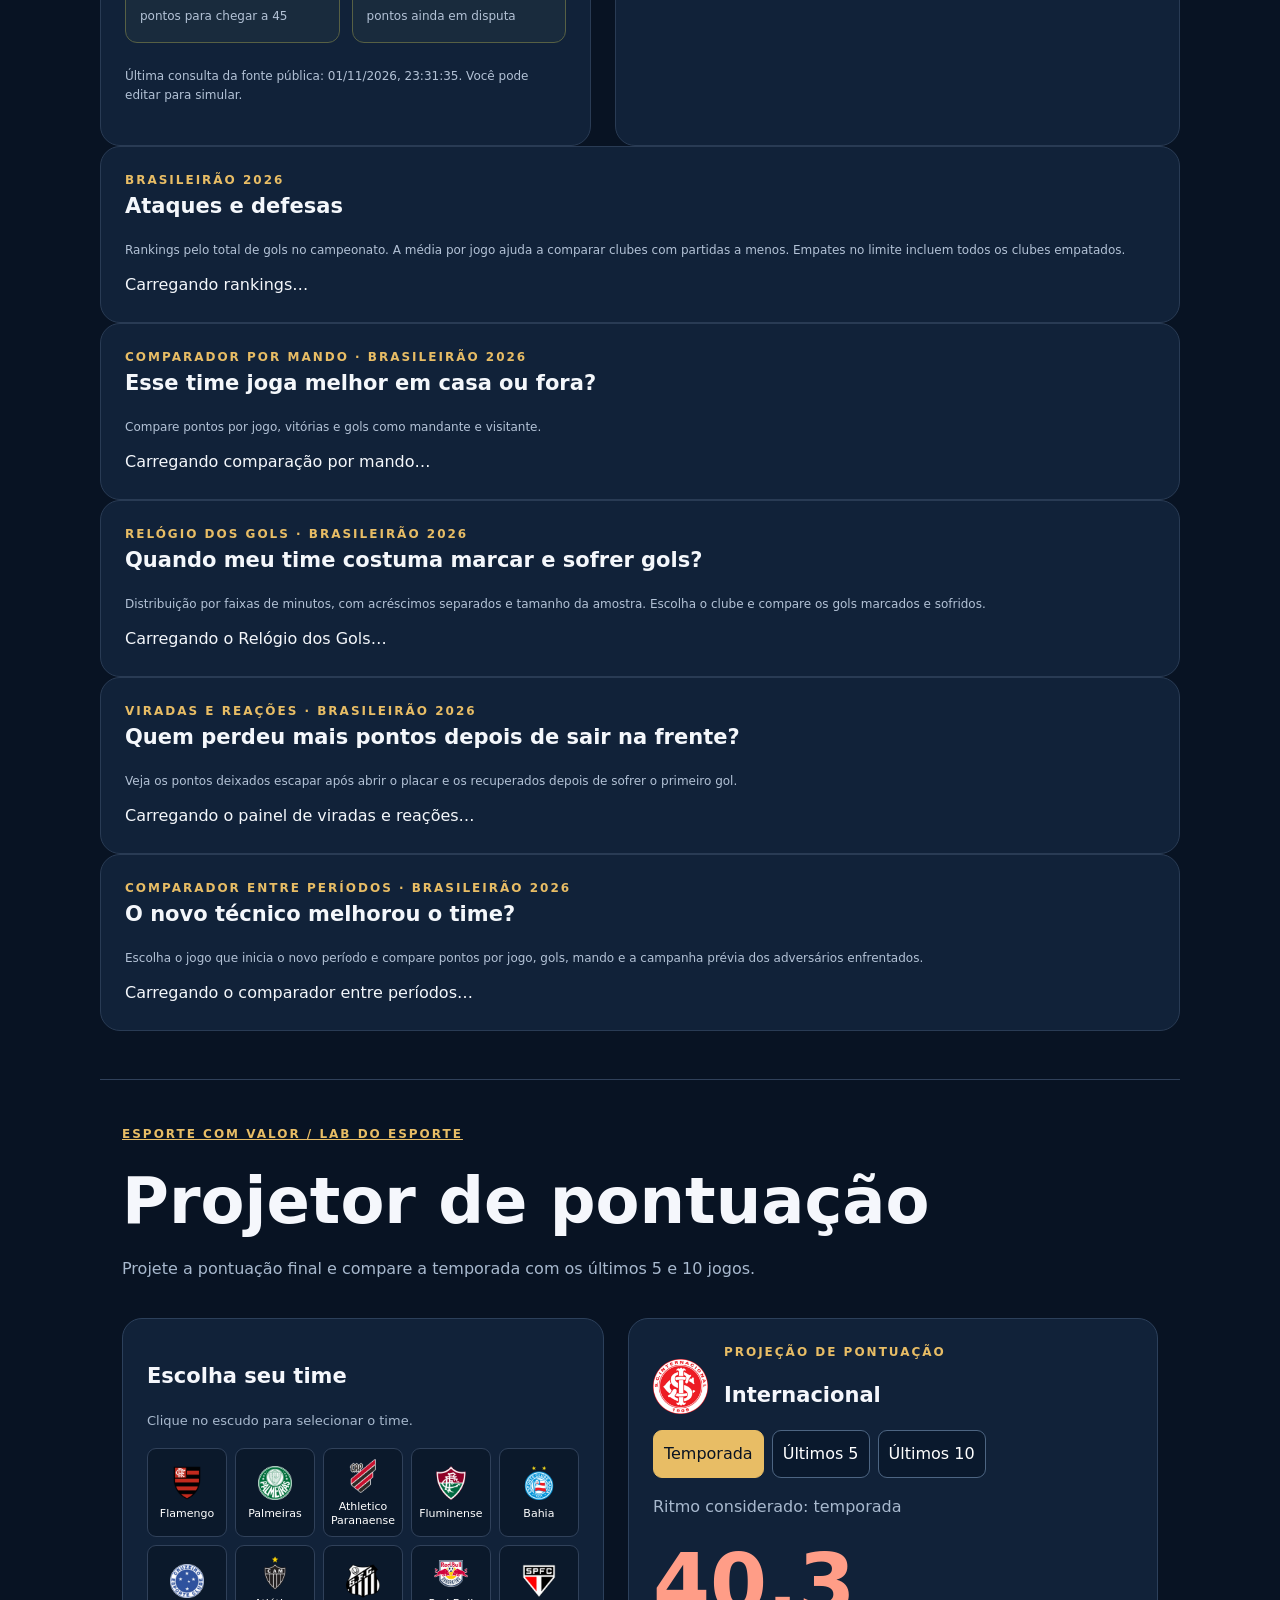
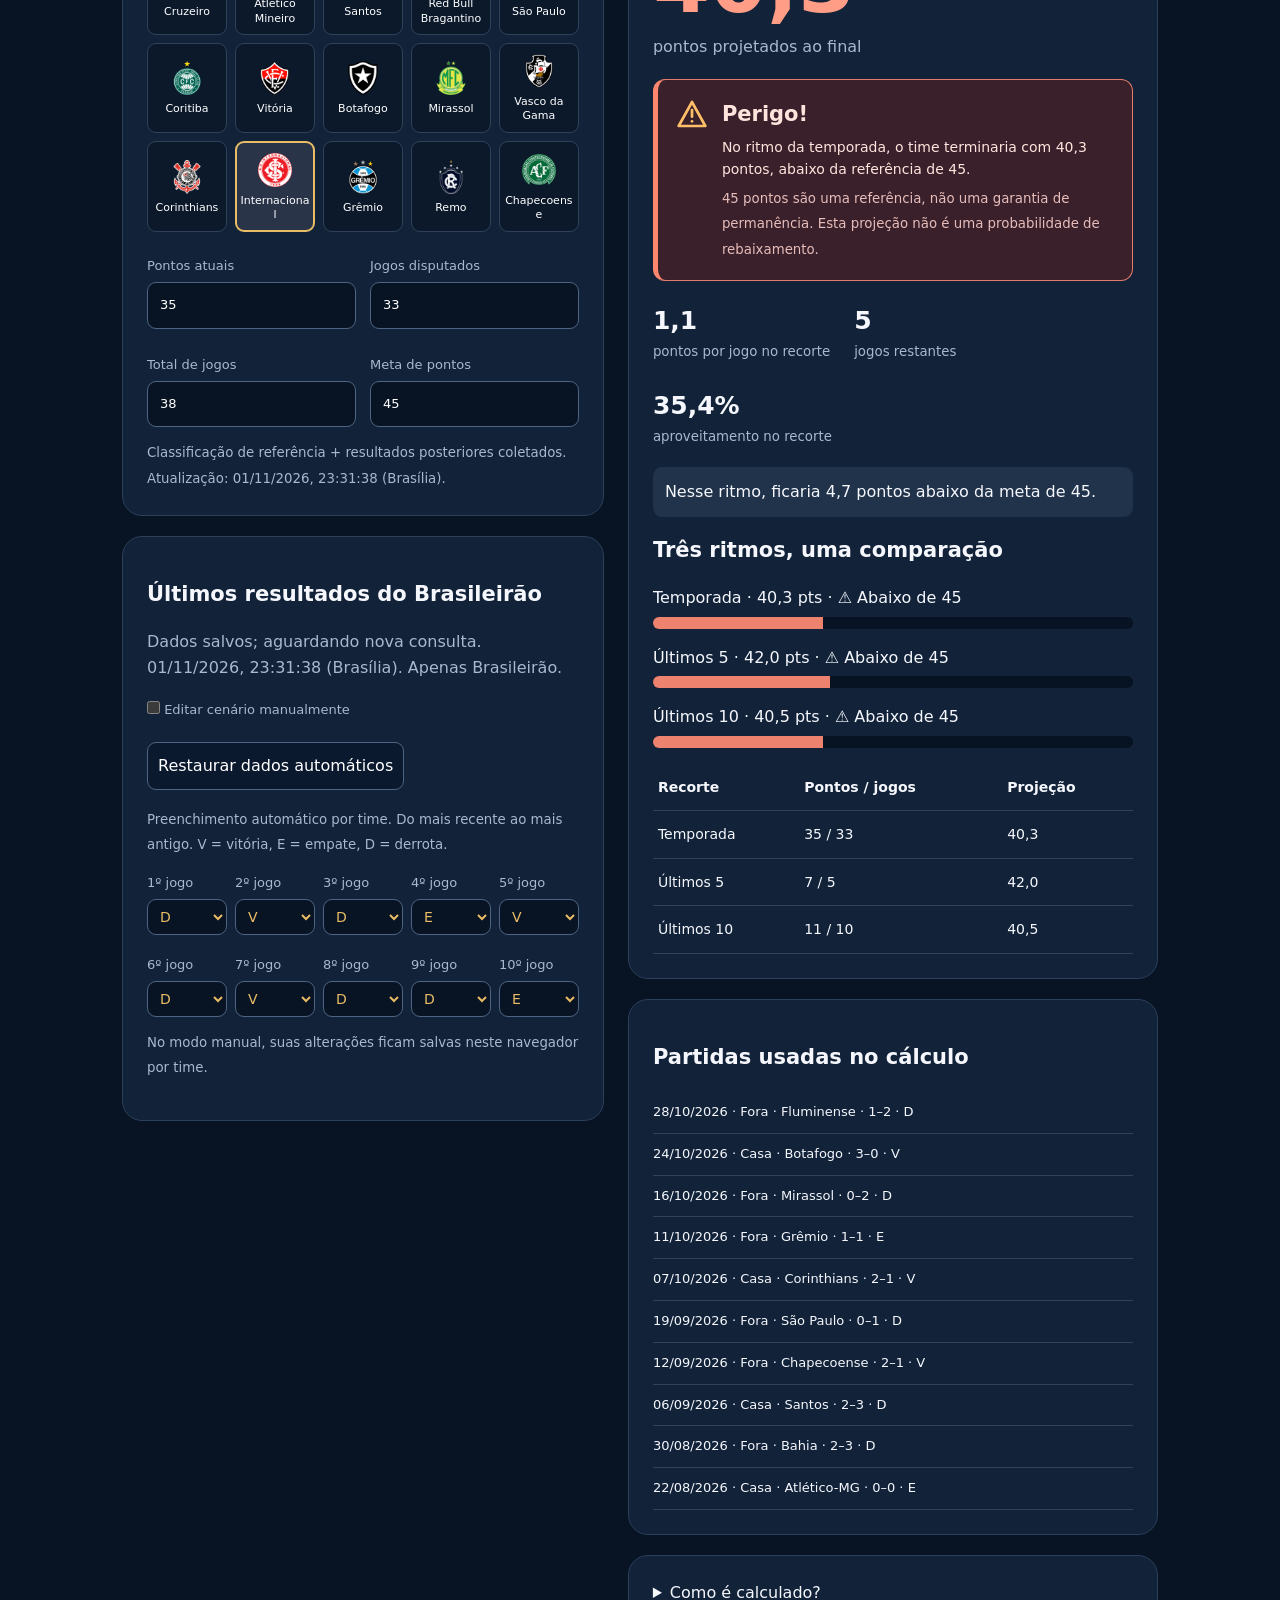
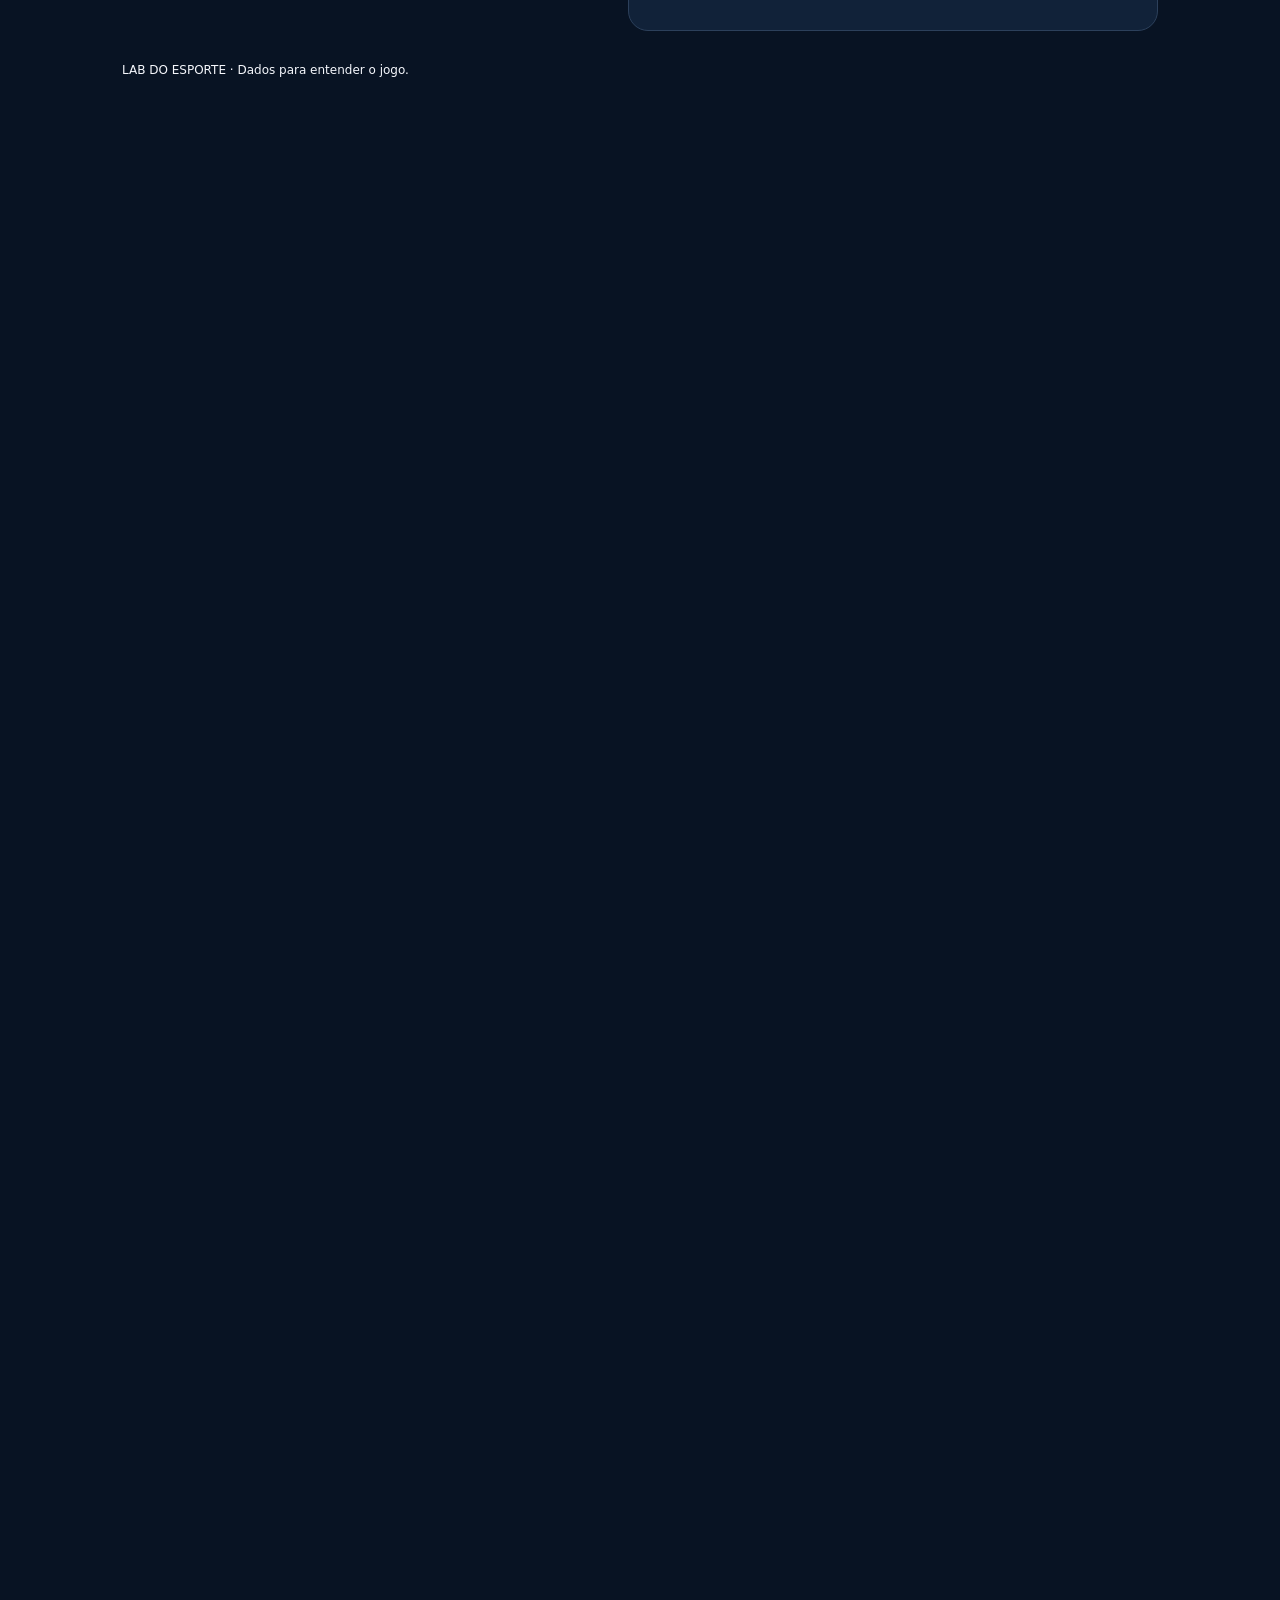
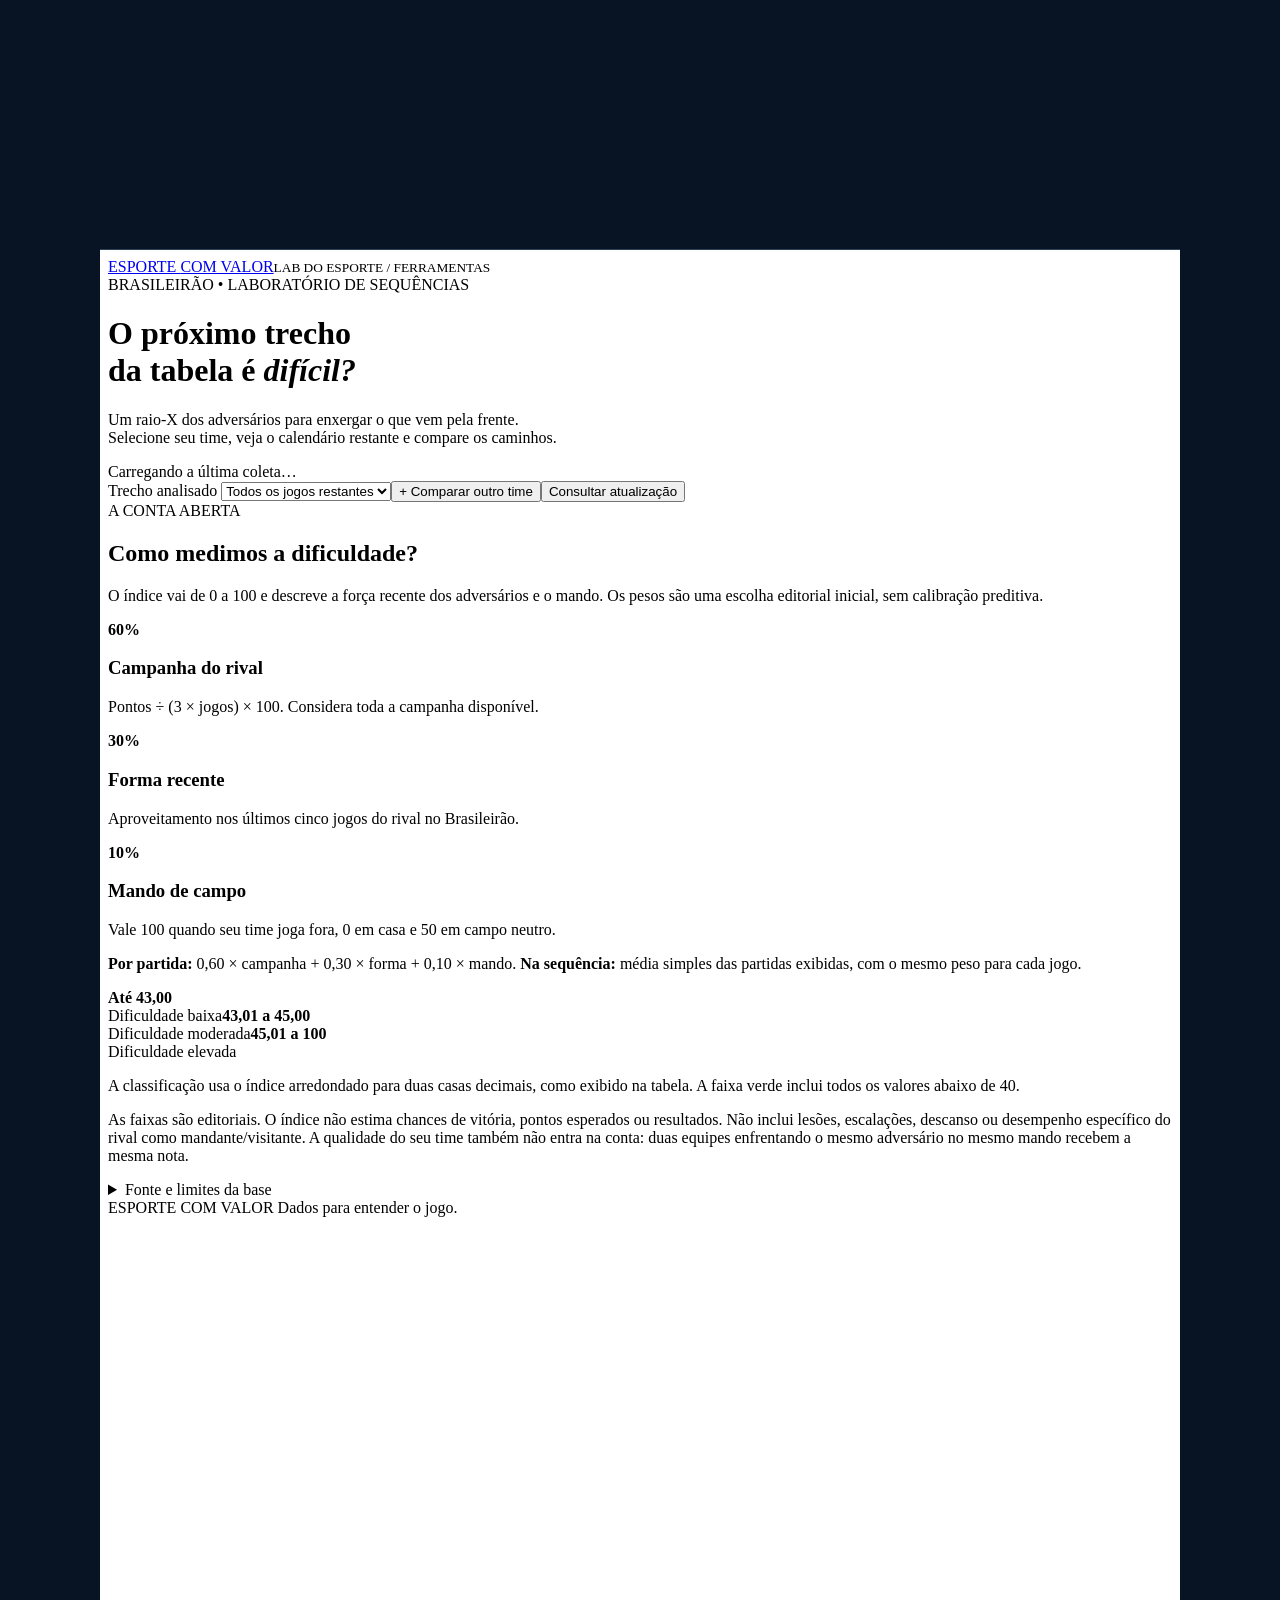
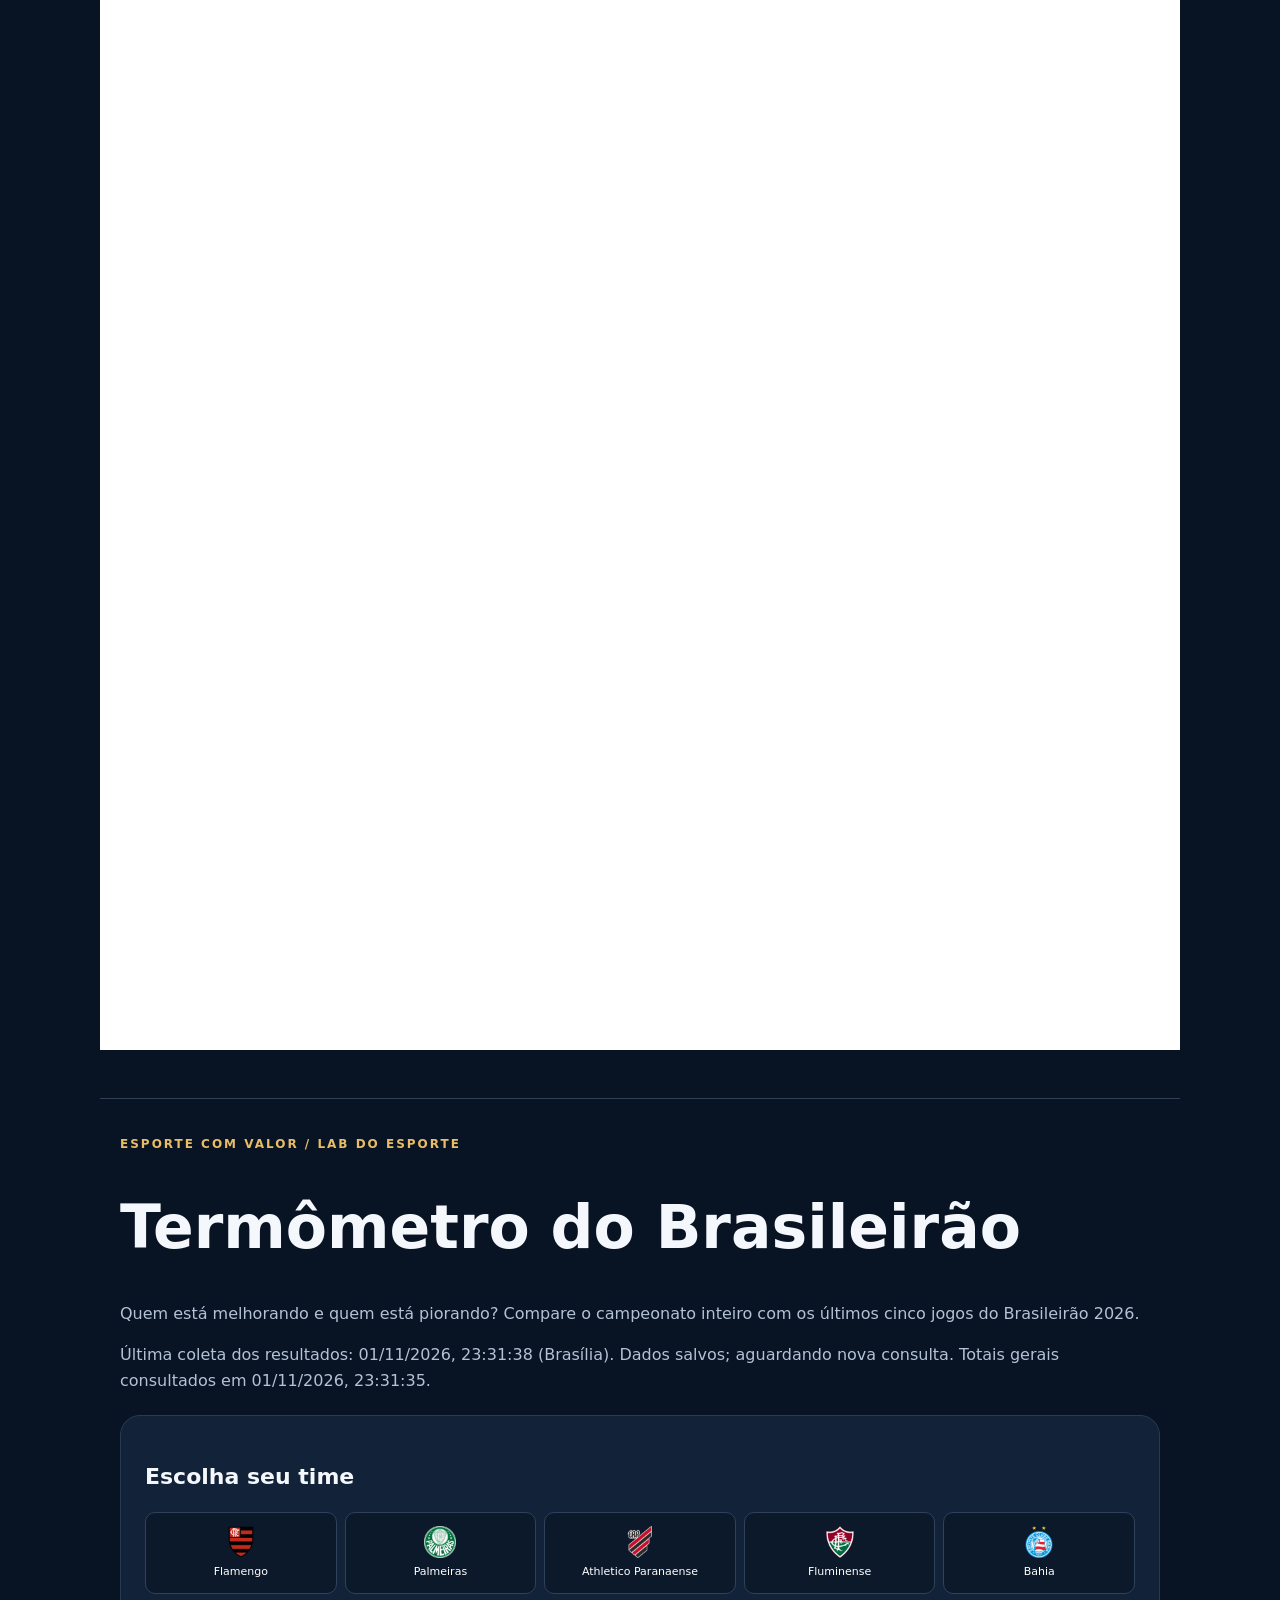
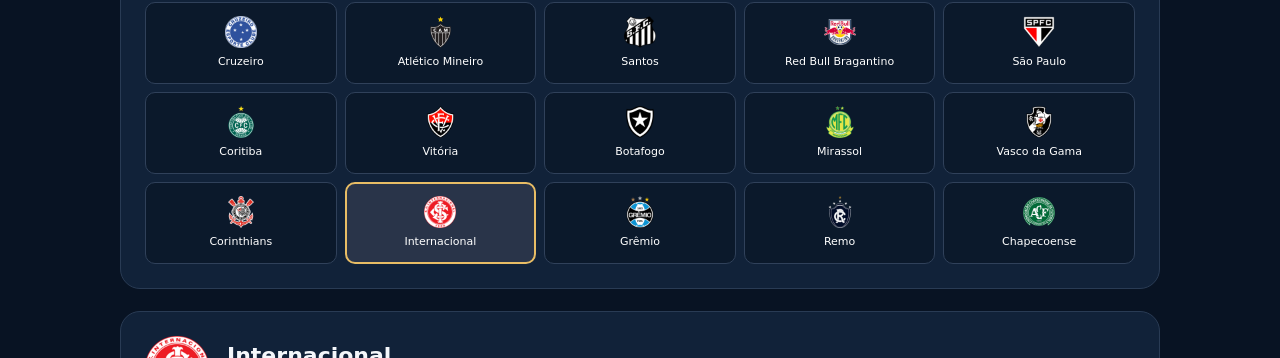
==== commit 584c742b: "Coloca classificação e mudanças de posição como primeira ferramenta" ====
--- a/index.html
+++ b/index.html
@@ -19,7 +19,7 @@
 @media(max-width:700px){.ecv-league-grid{grid-template-columns:repeat(3,minmax(0,1fr))}.ecv-leagues{padding:24px 16px}}
 @media(max-width:420px){.ecv-league-grid{grid-template-columns:repeat(2,minmax(0,1fr))}}
 @media(prefers-reduced-motion:reduce){.ecv-league-card{transition:none}.ecv-league-card:hover{transform:none}}
-</style></head><body><main><header><a class="brand" href="https://esportecomvalor.wordpress.com/">ESPORTE COM VALOR / LAB DO ESPORTE</a><h1>Painel do Brasileirão</h1><p>Classificação, estatísticas e simuladores do Campeonato Brasileiro.</p><nav class="actions" aria-label="Ferramentas do Lab do Esporte"><a class="action" href="#quanto-falta">Quanto Falta?</a><a class="action" href="#projetor">Projetor de Pontuação</a><a class="action" href="#termometro">Termômetro do Brasileirão</a><a class="action" href="#raio-x">Raio-X dos próximos jogos</a><a class="action" href="#mudancas">O que mudou na tabela</a><a class="action" href="#rankings-gols">Ataques e defesas</a><a class="action" href="#casa-fora">Casa ou fora?</a><a class="action" href="#relogio-dos-gols">Relógio dos Gols</a><a class="action" href="#viradas-e-reacoes">Viradas e reações</a><a class="action" href="#antes-e-depois">Antes e depois do técnico</a></nav></header><section id="quanto-falta" aria-labelledby="quanto-falta-title" style="scroll-margin-top:20px"><h2 id="quanto-falta-title">Quanto Falta</h2><p>Escolha seu time ou monte um cenário. Descubra o ritmo necessário para alcançar a meta de pontos que você definir.</p><div class="layout"><section class="panel"><h2>1. Escolha o time</h2><p class="small">Brasileirão 2026 · clique no escudo para carregar pontos e jogos.</p><div class="teams" id="teams"></div><div class="actions"><button type="button" class="action" id="manual">Preencher manualmente</button><button type="button" class="action" id="reset">Restaurar dados do time</button></div><h2 id="selection">Cenário manual</h2><form id="form"><div class="fields"><label>Pontos atuais<input id="points" type="number" min="0" step="1" required value="32"></label><label>Jogos disputados<input id="played" type="number" min="0" step="1" required value="31"></label><label>Meta de pontos<input id="target" type="number" min="1" step="1" required value="45"></label><label>Total de jogos por time<input id="total" type="number" min="1" max="1000" step="1" required value="38"></label></div><div class="stats points-summary" aria-live="polite" aria-label="Resumo de pontos"><div class="stat"><strong id="neededPoints">—</strong><span id="neededLabel">pontos para chegar a 45</span></div><div class="stat"><strong id="availablePoints">—</strong><span>pontos ainda em disputa</span></div></div></form><p id="origin" class="small"></p><p id="error" role="alert" class="error"></p></section><section class="panel" aria-label="Resultado"><div id="results" aria-live="polite"><div class="result-head"><div><div class="brand" id="resultTitle">PARA ALCANÇAR A META</div><div class="big" id="missing">—</div><div id="remaining">pontos necessários</div></div><div class="selected-team"><img id="resultBadge" alt="" width="88" height="88"><strong id="resultTeamName"></strong><div><strong id="resultCurrentPoints">—</strong><span> pontos atuais</span></div><span class="small" id="resultScenario"></span></div></div><div class="stats"><div class="stat"><strong id="neededPointsResult">—</strong><span id="neededLabelResult">pontos para chegar a 45</span></div><div class="stat"><strong id="availablePointsResult">—</strong><span>pontos ainda em disputa</span></div><div class="stat"><strong id="games">—</strong><span>jogos restantes</span></div><div class="stat"><strong id="max">—</strong><span>máximo de pontos ao final</span></div></div><div class="row"><span>Aproveitamento atual</span><strong id="current">—</strong></div><div class="track"><div id="currentBar" class="bar" style="background:#e8bd65"></div></div><div class="row"><span>Aproveitamento necessário</span><strong id="required">—</strong></div><div class="track"><div id="requiredBar" class="bar"></div></div><div id="status" class="status"></div><p id="projection" class="small"></p><details><summary>Como interpretar os cálculos</summary><p class="small">Atual = pontos ÷ (3 × jogos disputados). Necessário = pontos que faltam ÷ (3 × jogos restantes). A diferença é expressa em pontos percentuais (p.p.).</p><p class="small">Vermelho claro: aumento de até 5 p.p.; tons mais escuros: acima de 5, 10 e 20 p.p. Verde: o ritmo necessário não supera o atual. As cores comparam ritmos e não representam probabilidade de rebaixamento.</p><p class="small">A projeção mantém a média de pontos por jogo e pode resultar em número fracionário. Não prevê resultados. Os 45 pontos são uma referência, sem garantia de permanência. Os cálculos consideram três pontos por vitória e não contemplam punições ou bonificações.</p></details></div></section></div></section><section class="panel panorama" id="mudancas"><div class="brand">BALANÇO DA RODADA</div><h2>O que mudou na tabela nesta rodada?</h2><p class="small">Posições dos 20 clubes antes do início da rodada e na última atualização. Horário de Brasília; pode haver atraso após as partidas.</p><div id="day-content" aria-live="polite">Carregando comparação…</div></section><section class="panel panorama" id="rankings-gols"><div class="brand">BRASILEIRÃO 2026</div><h2>Ataques e defesas</h2><p class="small">Rankings pelo total de gols no campeonato. A média por jogo ajuda a comparar clubes com partidas a menos. Empates no limite incluem todos os clubes empatados.</p><div id="goal-content" aria-live="polite">Carregando rankings…</div></section><section class="panel panorama" id="casa-fora"><div class="brand">COMPARADOR POR MANDO · BRASILEIRÃO 2026</div><h2>Esse time joga melhor em casa ou fora?</h2><p class="small">Compare pontos por jogo, vitórias e gols como mandante e visitante.</p><div id="mando-content">Carregando comparação por mando…</div></section><section class="panel panorama" id="relogio-dos-gols"><div class="brand">RELÓGIO DOS GOLS · BRASILEIRÃO 2026</div><h2>Quando meu time costuma marcar e sofrer gols?</h2><p class="small">Distribuição por faixas de minutos, com acréscimos separados e tamanho da amostra. Escolha o clube e compare os gols marcados e sofridos.</p><div id="goal-clock-content">Carregando o Relógio dos Gols…</div></section><section class="panel panorama" id="viradas-e-reacoes"><div class="brand">VIRADAS E REAÇÕES · BRASILEIRÃO 2026</div><h2>Quem perdeu mais pontos depois de sair na frente?</h2><p class="small">Veja os pontos deixados escapar após abrir o placar e os recuperados depois de sofrer o primeiro gol.</p><div id="reactions-content">Carregando o painel de viradas e reações…</div></section><section class="panel panorama" id="antes-e-depois"><div class="brand">COMPARADOR ENTRE PERÍODOS · BRASILEIRÃO 2026</div><h2>O novo técnico melhorou o time?</h2><p class="small">Escolha o jogo que inicia o novo período e compare pontos por jogo, gols, mando e a campanha prévia dos adversários enfrentados.</p><div id="periods-content">Carregando o comparador entre períodos…</div></section><section id="projetor" aria-label="Projetor de pontuação" style="scroll-margin-top:20px;margin-top:48px;border-top:1px solid #30415a"><iframe id="projectorFrame" title="Projetor de pontuação — últimos 5 e 10 jogos do Brasileirão" src="./projetor.html" loading="lazy" style="width:100%;border:0;min-height:800px;height:2200px;display:block;color-scheme:dark"></iframe></section><section id="raio-x" aria-label="Raio-X dos próximos jogos" style="scroll-margin-top:20px;margin-top:48px;border-top:1px solid #30415a"><iframe id="raioxFrame" title="Raio-X dos próximos jogos — dificuldade da sequência" src="./raio-x.html" loading="lazy" style="width:100%;border:0;min-height:900px;height:2400px;display:block;color-scheme:dark"></iframe></section><section id="termometro" style="scroll-margin-top:20px;margin-top:48px;border-top:1px solid #30415a"><iframe id="thermoFrame" title="Termômetro do Brasileirão" src="./termometro.html?v=20261017-titulo" loading="lazy" style="width:100%;border:0;height:2600px;display:block;color-scheme:dark"></iframe></section><section class="ecv-leagues" aria-labelledby="ecv-leagues-title"><div class="brand">PAINEL DO FUTEBOL</div><h2 id="ecv-leagues-title">Explore outros campeonatos</h2><p>A mesma análise, em outra liga. Escolha um campeonato para continuar.</p><nav class="ecv-league-grid" aria-label="Outros campeonatos do Painel do Futebol"><a class="ecv-league-card" data-ecv-league="premier_league" href="https://obrunofavoretto.github.io/quanto-falta-premier-league/" aria-label="Abrir Painel da Premier League"><svg viewBox="0 0 80 88" aria-hidden="true" focusable="false"><defs><clipPath id="ecv-shield-premier_league"><path d="M8 6h64v39c0 19-15 29-32 37C23 74 8 64 8 45Z"/></clipPath></defs><g clip-path="url(#ecv-shield-premier_league)"><path fill="#fff" d="M8 6h64v70H8z"/><path fill="#c8102e" d="M34 6h12v70H34z"/><path fill="#c8102e" d="M8 30h64v12H8z"/></g><path d="M8 6h64v39c0 19-15 29-32 37C23 74 8 64 8 45Z" fill="none" stroke="#e8bd65" stroke-width="2.5"/></svg><strong>Painel da Premier League</strong><span>Premier League</span></a><a class="ecv-league-card" data-ecv-league="la_liga" href="https://obrunofavoretto.github.io/quanto-falta-la-liga/" aria-label="Abrir Painel de La Liga"><svg viewBox="0 0 80 88" aria-hidden="true" focusable="false"><defs><clipPath id="ecv-shield-la_liga"><path d="M8 6h64v39c0 19-15 29-32 37C23 74 8 64 8 45Z"/></clipPath></defs><g clip-path="url(#ecv-shield-la_liga)"><path fill="#aa151b" d="M8 6h64v70H8z"/><path fill="#f1bf00" d="M8 24h64v28H8z"/></g><path d="M8 6h64v39c0 19-15 29-32 37C23 74 8 64 8 45Z" fill="none" stroke="#e8bd65" stroke-width="2.5"/></svg><strong>Painel de La Liga</strong><span>La Liga</span></a><a class="ecv-league-card" data-ecv-league="serie_a" href="https://obrunofavoretto.github.io/quanto-falta-serie-a/" aria-label="Abrir Painel da Serie A"><svg viewBox="0 0 80 88" aria-hidden="true" focusable="false"><defs><clipPath id="ecv-shield-serie_a"><path d="M8 6h64v39c0 19-15 29-32 37C23 74 8 64 8 45Z"/></clipPath></defs><g clip-path="url(#ecv-shield-serie_a)"><path fill="#fff" d="M8 6h64v70H8z"/><path fill="#009246" d="M8 6h21v70H8z"/><path fill="#ce2b37" d="M51 6h21v70H51z"/></g><path d="M8 6h64v39c0 19-15 29-32 37C23 74 8 64 8 45Z" fill="none" stroke="#e8bd65" stroke-width="2.5"/></svg><strong>Painel da Serie A</strong><span>Serie A</span></a><a class="ecv-league-card" data-ecv-league="bundesliga" href="https://obrunofavoretto.github.io/quanto-falta-bundesliga/" aria-label="Abrir Painel da Bundesliga"><svg viewBox="0 0 80 88" aria-hidden="true" focusable="false"><defs><clipPath id="ecv-shield-bundesliga"><path d="M8 6h64v39c0 19-15 29-32 37C23 74 8 64 8 45Z"/></clipPath></defs><g clip-path="url(#ecv-shield-bundesliga)"><path fill="#191919" d="M8 6h64v70H8z"/><path fill="#d00" d="M8 27h64v22H8z"/><path fill="#ffce00" d="M8 49h64v27H8z"/></g><path d="M8 6h64v39c0 19-15 29-32 37C23 74 8 64 8 45Z" fill="none" stroke="#e8bd65" stroke-width="2.5"/></svg><strong>Painel da Bundesliga</strong><span>Bundesliga</span></a><a class="ecv-league-card" data-ecv-league="ligue_1" href="https://obrunofavoretto.github.io/quanto-falta-ligue-1/" aria-label="Abrir Painel da Ligue 1"><svg viewBox="0 0 80 88" aria-hidden="true" focusable="false"><defs><clipPath id="ecv-shield-ligue_1"><path d="M8 6h64v39c0 19-15 29-32 37C23 74 8 64 8 45Z"/></clipPath></defs><g clip-path="url(#ecv-shield-ligue_1)"><path fill="#fff" d="M8 6h64v70H8z"/><path fill="#002654" d="M8 6h21v70H8z"/><path fill="#ed2939" d="M51 6h21v70H51z"/></g><path d="M8 6h64v39c0 19-15 29-32 37C23 74 8 64 8 45Z" fill="none" stroke="#e8bd65" stroke-width="2.5"/></svg><strong>Painel da Ligue 1</strong><span>Ligue 1</span></a></nav></section><footer><p class="small"><span id="dataStatus">Classificação de referência: 17/10/2026, 00h45</span>, conforme <a href="https://classificacaogeral.com.br/campeonato-brasileiro-serie-a/2026" target="_blank" rel="noopener noreferrer">Classificação Geral</a>. <span id="dataMode">Cadastro inicial. Aguardando primeira consulta automática.</span> Alterações nos campos são simulações e não modificam a classificação publicada.</p><p class="small">Escudos fornecidos por API-Sports, incorporados à página para evitar falhas de carregamento externo. Pertencem aos respectivos clubes.</p><p class="small">Tabela adaptada da Wikipédia, por seus colaboradores, sob <a href="https://creativecommons.org/licenses/by-sa/4.0/">CC BY-SA 4.0</a>. Foram extraídos e normalizados pontos e jogos. <a href="https://pt.wikipedia.org/w/index.php?title=Campeonato_Brasileiro_de_Futebol_de_2026_-_S%C3%A9rie_A&amp;action=history">Histórico e autoria</a>. A licença da tabela não se aplica aos escudos nem ao código da calculadora.</p></footer></main><script>
+</style></head><body><main><header><a class="brand" href="https://esportecomvalor.wordpress.com/">ESPORTE COM VALOR / LAB DO ESPORTE</a><h1>Painel do Brasileirão</h1><p>Classificação, estatísticas e simuladores do Campeonato Brasileiro.</p><nav class="actions" aria-label="Ferramentas do Lab do Esporte"><a class="action" href="#mudancas">O que mudou na tabela</a><a class="action" href="#quanto-falta">Quanto Falta?</a><a class="action" href="#projetor">Projetor de Pontuação</a><a class="action" href="#termometro">Termômetro do Brasileirão</a><a class="action" href="#raio-x">Raio-X dos próximos jogos</a><a class="action" href="#rankings-gols">Ataques e defesas</a><a class="action" href="#casa-fora">Casa ou fora?</a><a class="action" href="#relogio-dos-gols">Relógio dos Gols</a><a class="action" href="#viradas-e-reacoes">Viradas e reações</a><a class="action" href="#antes-e-depois">Antes e depois do técnico</a></nav></header><section class="panel panorama" id="mudancas"><div class="brand">BALANÇO DA RODADA</div><h2>O que mudou na tabela nesta rodada?</h2><p class="small">Posições dos 20 clubes antes do início da rodada e na última atualização. Horário de Brasília; pode haver atraso após as partidas.</p><div id="day-content" aria-live="polite">Carregando comparação…</div></section><section id="quanto-falta" aria-labelledby="quanto-falta-title" style="scroll-margin-top:20px"><h2 id="quanto-falta-title">Quanto Falta</h2><p>Escolha seu time ou monte um cenário. Descubra o ritmo necessário para alcançar a meta de pontos que você definir.</p><div class="layout"><section class="panel"><h2>1. Escolha o time</h2><p class="small">Brasileirão 2026 · clique no escudo para carregar pontos e jogos.</p><div class="teams" id="teams"></div><div class="actions"><button type="button" class="action" id="manual">Preencher manualmente</button><button type="button" class="action" id="reset">Restaurar dados do time</button></div><h2 id="selection">Cenário manual</h2><form id="form"><div class="fields"><label>Pontos atuais<input id="points" type="number" min="0" step="1" required value="32"></label><label>Jogos disputados<input id="played" type="number" min="0" step="1" required value="31"></label><label>Meta de pontos<input id="target" type="number" min="1" step="1" required value="45"></label><label>Total de jogos por time<input id="total" type="number" min="1" max="1000" step="1" required value="38"></label></div><div class="stats points-summary" aria-live="polite" aria-label="Resumo de pontos"><div class="stat"><strong id="neededPoints">—</strong><span id="neededLabel">pontos para chegar a 45</span></div><div class="stat"><strong id="availablePoints">—</strong><span>pontos ainda em disputa</span></div></div></form><p id="origin" class="small"></p><p id="error" role="alert" class="error"></p></section><section class="panel" aria-label="Resultado"><div id="results" aria-live="polite"><div class="result-head"><div><div class="brand" id="resultTitle">PARA ALCANÇAR A META</div><div class="big" id="missing">—</div><div id="remaining">pontos necessários</div></div><div class="selected-team"><img id="resultBadge" alt="" width="88" height="88"><strong id="resultTeamName"></strong><div><strong id="resultCurrentPoints">—</strong><span> pontos atuais</span></div><span class="small" id="resultScenario"></span></div></div><div class="stats"><div class="stat"><strong id="neededPointsResult">—</strong><span id="neededLabelResult">pontos para chegar a 45</span></div><div class="stat"><strong id="availablePointsResult">—</strong><span>pontos ainda em disputa</span></div><div class="stat"><strong id="games">—</strong><span>jogos restantes</span></div><div class="stat"><strong id="max">—</strong><span>máximo de pontos ao final</span></div></div><div class="row"><span>Aproveitamento atual</span><strong id="current">—</strong></div><div class="track"><div id="currentBar" class="bar" style="background:#e8bd65"></div></div><div class="row"><span>Aproveitamento necessário</span><strong id="required">—</strong></div><div class="track"><div id="requiredBar" class="bar"></div></div><div id="status" class="status"></div><p id="projection" class="small"></p><details><summary>Como interpretar os cálculos</summary><p class="small">Atual = pontos ÷ (3 × jogos disputados). Necessário = pontos que faltam ÷ (3 × jogos restantes). A diferença é expressa em pontos percentuais (p.p.).</p><p class="small">Vermelho claro: aumento de até 5 p.p.; tons mais escuros: acima de 5, 10 e 20 p.p. Verde: o ritmo necessário não supera o atual. As cores comparam ritmos e não representam probabilidade de rebaixamento.</p><p class="small">A projeção mantém a média de pontos por jogo e pode resultar em número fracionário. Não prevê resultados. Os 45 pontos são uma referência, sem garantia de permanência. Os cálculos consideram três pontos por vitória e não contemplam punições ou bonificações.</p></details></div></section></div></section><section class="panel panorama" id="rankings-gols"><div class="brand">BRASILEIRÃO 2026</div><h2>Ataques e defesas</h2><p class="small">Rankings pelo total de gols no campeonato. A média por jogo ajuda a comparar clubes com partidas a menos. Empates no limite incluem todos os clubes empatados.</p><div id="goal-content" aria-live="polite">Carregando rankings…</div></section><section class="panel panorama" id="casa-fora"><div class="brand">COMPARADOR POR MANDO · BRASILEIRÃO 2026</div><h2>Esse time joga melhor em casa ou fora?</h2><p class="small">Compare pontos por jogo, vitórias e gols como mandante e visitante.</p><div id="mando-content">Carregando comparação por mando…</div></section><section class="panel panorama" id="relogio-dos-gols"><div class="brand">RELÓGIO DOS GOLS · BRASILEIRÃO 2026</div><h2>Quando meu time costuma marcar e sofrer gols?</h2><p class="small">Distribuição por faixas de minutos, com acréscimos separados e tamanho da amostra. Escolha o clube e compare os gols marcados e sofridos.</p><div id="goal-clock-content">Carregando o Relógio dos Gols…</div></section><section class="panel panorama" id="viradas-e-reacoes"><div class="brand">VIRADAS E REAÇÕES · BRASILEIRÃO 2026</div><h2>Quem perdeu mais pontos depois de sair na frente?</h2><p class="small">Veja os pontos deixados escapar após abrir o placar e os recuperados depois de sofrer o primeiro gol.</p><div id="reactions-content">Carregando o painel de viradas e reações…</div></section><section class="panel panorama" id="antes-e-depois"><div class="brand">COMPARADOR ENTRE PERÍODOS · BRASILEIRÃO 2026</div><h2>O novo técnico melhorou o time?</h2><p class="small">Escolha o jogo que inicia o novo período e compare pontos por jogo, gols, mando e a campanha prévia dos adversários enfrentados.</p><div id="periods-content">Carregando o comparador entre períodos…</div></section><section id="projetor" aria-label="Projetor de pontuação" style="scroll-margin-top:20px;margin-top:48px;border-top:1px solid #30415a"><iframe id="projectorFrame" title="Projetor de pontuação — últimos 5 e 10 jogos do Brasileirão" src="./projetor.html" loading="lazy" style="width:100%;border:0;min-height:800px;height:2200px;display:block;color-scheme:dark"></iframe></section><section id="raio-x" aria-label="Raio-X dos próximos jogos" style="scroll-margin-top:20px;margin-top:48px;border-top:1px solid #30415a"><iframe id="raioxFrame" title="Raio-X dos próximos jogos — dificuldade da sequência" src="./raio-x.html" loading="lazy" style="width:100%;border:0;min-height:900px;height:2400px;display:block;color-scheme:dark"></iframe></section><section id="termometro" style="scroll-margin-top:20px;margin-top:48px;border-top:1px solid #30415a"><iframe id="thermoFrame" title="Termômetro do Brasileirão" src="./termometro.html?v=20261017-titulo" loading="lazy" style="width:100%;border:0;height:2600px;display:block;color-scheme:dark"></iframe></section><section class="ecv-leagues" aria-labelledby="ecv-leagues-title"><div class="brand">PAINEL DO FUTEBOL</div><h2 id="ecv-leagues-title">Explore outros campeonatos</h2><p>A mesma análise, em outra liga. Escolha um campeonato para continuar.</p><nav class="ecv-league-grid" aria-label="Outros campeonatos do Painel do Futebol"><a class="ecv-league-card" data-ecv-league="premier_league" href="https://obrunofavoretto.github.io/quanto-falta-premier-league/" aria-label="Abrir Painel da Premier League"><svg viewBox="0 0 80 88" aria-hidden="true" focusable="false"><defs><clipPath id="ecv-shield-premier_league"><path d="M8 6h64v39c0 19-15 29-32 37C23 74 8 64 8 45Z"/></clipPath></defs><g clip-path="url(#ecv-shield-premier_league)"><path fill="#fff" d="M8 6h64v70H8z"/><path fill="#c8102e" d="M34 6h12v70H34z"/><path fill="#c8102e" d="M8 30h64v12H8z"/></g><path d="M8 6h64v39c0 19-15 29-32 37C23 74 8 64 8 45Z" fill="none" stroke="#e8bd65" stroke-width="2.5"/></svg><strong>Painel da Premier League</strong><span>Premier League</span></a><a class="ecv-league-card" data-ecv-league="la_liga" href="https://obrunofavoretto.github.io/quanto-falta-la-liga/" aria-label="Abrir Painel de La Liga"><svg viewBox="0 0 80 88" aria-hidden="true" focusable="false"><defs><clipPath id="ecv-shield-la_liga"><path d="M8 6h64v39c0 19-15 29-32 37C23 74 8 64 8 45Z"/></clipPath></defs><g clip-path="url(#ecv-shield-la_liga)"><path fill="#aa151b" d="M8 6h64v70H8z"/><path fill="#f1bf00" d="M8 24h64v28H8z"/></g><path d="M8 6h64v39c0 19-15 29-32 37C23 74 8 64 8 45Z" fill="none" stroke="#e8bd65" stroke-width="2.5"/></svg><strong>Painel de La Liga</strong><span>La Liga</span></a><a class="ecv-league-card" data-ecv-league="serie_a" href="https://obrunofavoretto.github.io/quanto-falta-serie-a/" aria-label="Abrir Painel da Serie A"><svg viewBox="0 0 80 88" aria-hidden="true" focusable="false"><defs><clipPath id="ecv-shield-serie_a"><path d="M8 6h64v39c0 19-15 29-32 37C23 74 8 64 8 45Z"/></clipPath></defs><g clip-path="url(#ecv-shield-serie_a)"><path fill="#fff" d="M8 6h64v70H8z"/><path fill="#009246" d="M8 6h21v70H8z"/><path fill="#ce2b37" d="M51 6h21v70H51z"/></g><path d="M8 6h64v39c0 19-15 29-32 37C23 74 8 64 8 45Z" fill="none" stroke="#e8bd65" stroke-width="2.5"/></svg><strong>Painel da Serie A</strong><span>Serie A</span></a><a class="ecv-league-card" data-ecv-league="bundesliga" href="https://obrunofavoretto.github.io/quanto-falta-bundesliga/" aria-label="Abrir Painel da Bundesliga"><svg viewBox="0 0 80 88" aria-hidden="true" focusable="false"><defs><clipPath id="ecv-shield-bundesliga"><path d="M8 6h64v39c0 19-15 29-32 37C23 74 8 64 8 45Z"/></clipPath></defs><g clip-path="url(#ecv-shield-bundesliga)"><path fill="#191919" d="M8 6h64v70H8z"/><path fill="#d00" d="M8 27h64v22H8z"/><path fill="#ffce00" d="M8 49h64v27H8z"/></g><path d="M8 6h64v39c0 19-15 29-32 37C23 74 8 64 8 45Z" fill="none" stroke="#e8bd65" stroke-width="2.5"/></svg><strong>Painel da Bundesliga</strong><span>Bundesliga</span></a><a class="ecv-league-card" data-ecv-league="ligue_1" href="https://obrunofavoretto.github.io/quanto-falta-ligue-1/" aria-label="Abrir Painel da Ligue 1"><svg viewBox="0 0 80 88" aria-hidden="true" focusable="false"><defs><clipPath id="ecv-shield-ligue_1"><path d="M8 6h64v39c0 19-15 29-32 37C23 74 8 64 8 45Z"/></clipPath></defs><g clip-path="url(#ecv-shield-ligue_1)"><path fill="#fff" d="M8 6h64v70H8z"/><path fill="#002654" d="M8 6h21v70H8z"/><path fill="#ed2939" d="M51 6h21v70H51z"/></g><path d="M8 6h64v39c0 19-15 29-32 37C23 74 8 64 8 45Z" fill="none" stroke="#e8bd65" stroke-width="2.5"/></svg><strong>Painel da Ligue 1</strong><span>Ligue 1</span></a></nav></section><footer><p class="small"><span id="dataStatus">Classificação de referência: 17/10/2026, 00h45</span>, conforme <a href="https://classificacaogeral.com.br/campeonato-brasileiro-serie-a/2026" target="_blank" rel="noopener noreferrer">Classificação Geral</a>. <span id="dataMode">Cadastro inicial. Aguardando primeira consulta automática.</span> Alterações nos campos são simulações e não modificam a classificação publicada.</p><p class="small">Escudos fornecidos por API-Sports, incorporados à página para evitar falhas de carregamento externo. Pertencem aos respectivos clubes.</p><p class="small">Tabela adaptada da Wikipédia, por seus colaboradores, sob <a href="https://creativecommons.org/licenses/by-sa/4.0/">CC BY-SA 4.0</a>. Foram extraídos e normalizados pontos e jogos. <a href="https://pt.wikipedia.org/w/index.php?title=Campeonato_Brasileiro_de_Futebol_de_2026_-_S%C3%A9rie_A&amp;action=history">Histórico e autoria</a>. A licença da tabela não se aplica aos escudos nem ao código da calculadora.</p></footer></main><script>
 const badges={"118":"[data-uri]","119":"[data-uri]","120":"[data-uri]","121":"[data-uri]","124":"[data-uri]","126":"[data-uri]","127":"[data-uri]","128":"[data-uri]","130":"[data-uri]","131":"[data-uri]","132":"[data-uri]","133":"[data-uri]","134":"[data-uri]","135":"[data-uri]","136":"[data-uri]","147":"[data-uri]","794":"[data-uri]","1062":"[data-uri]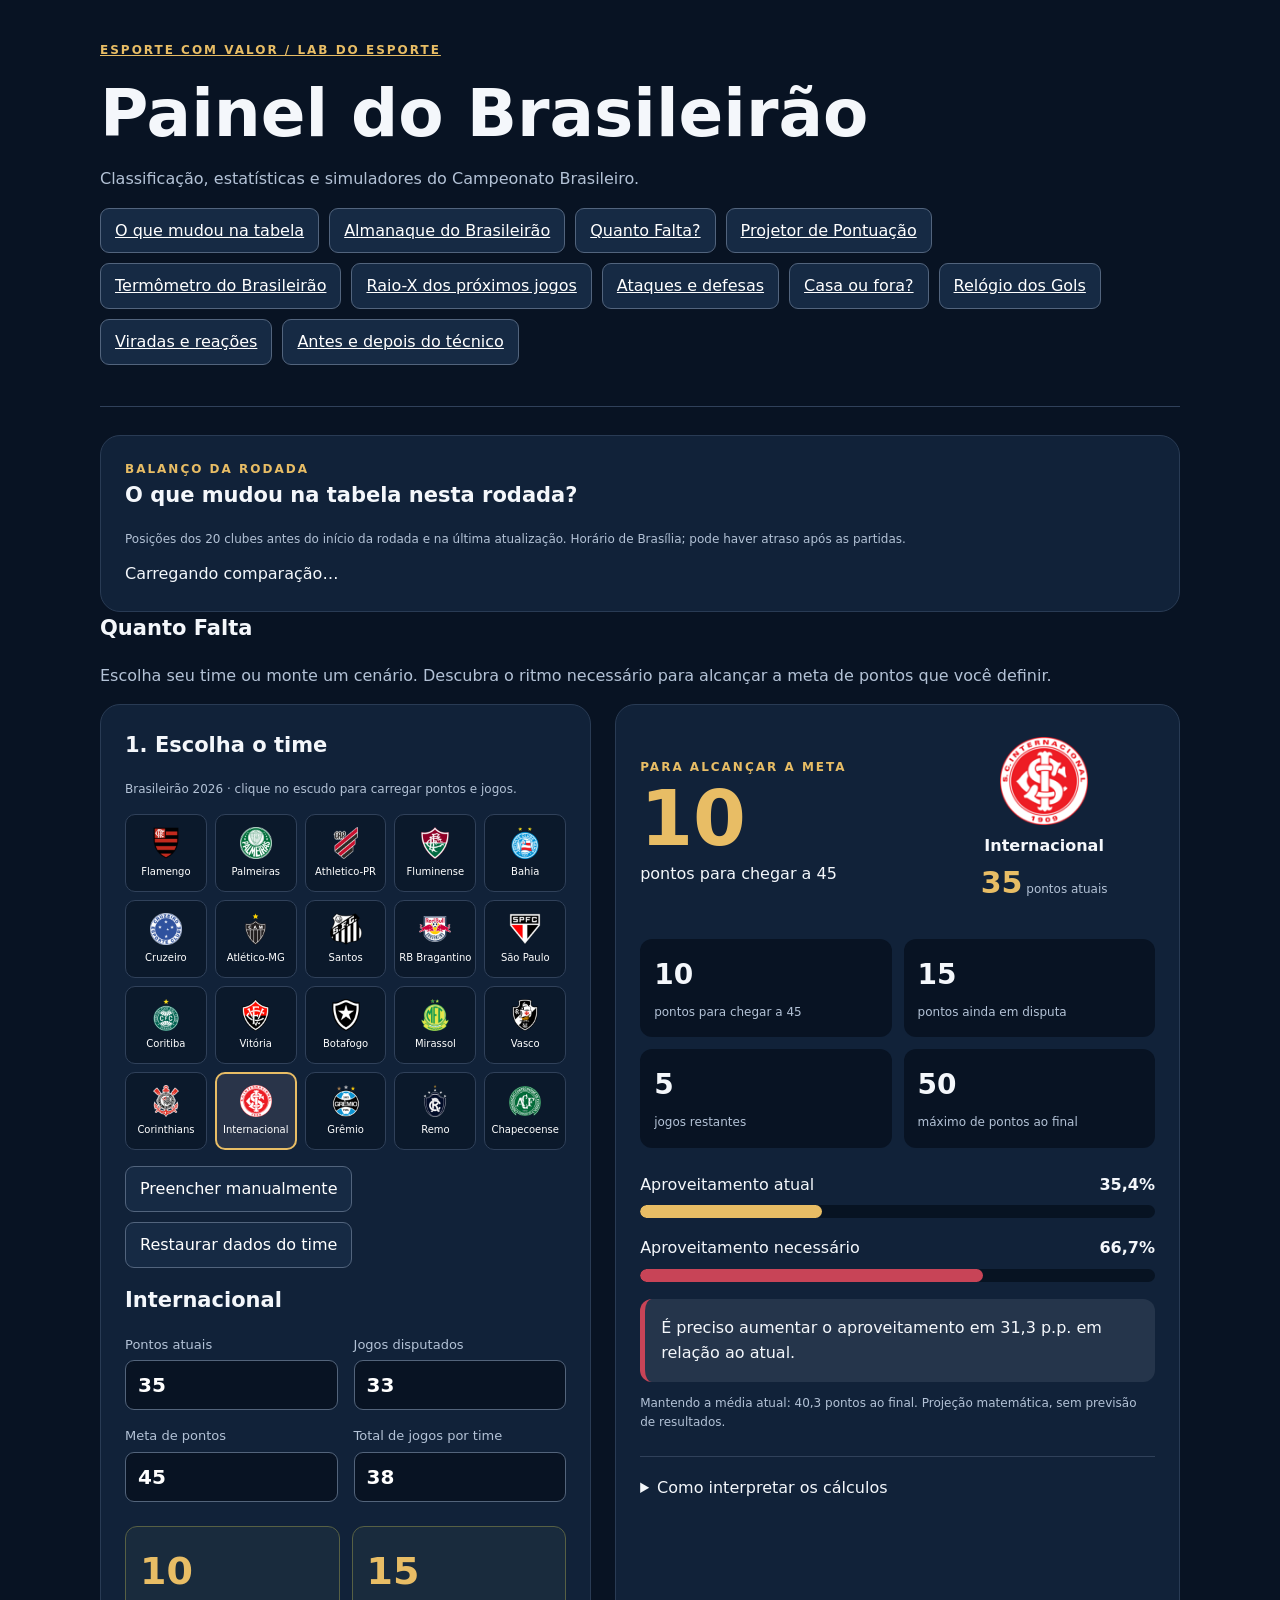
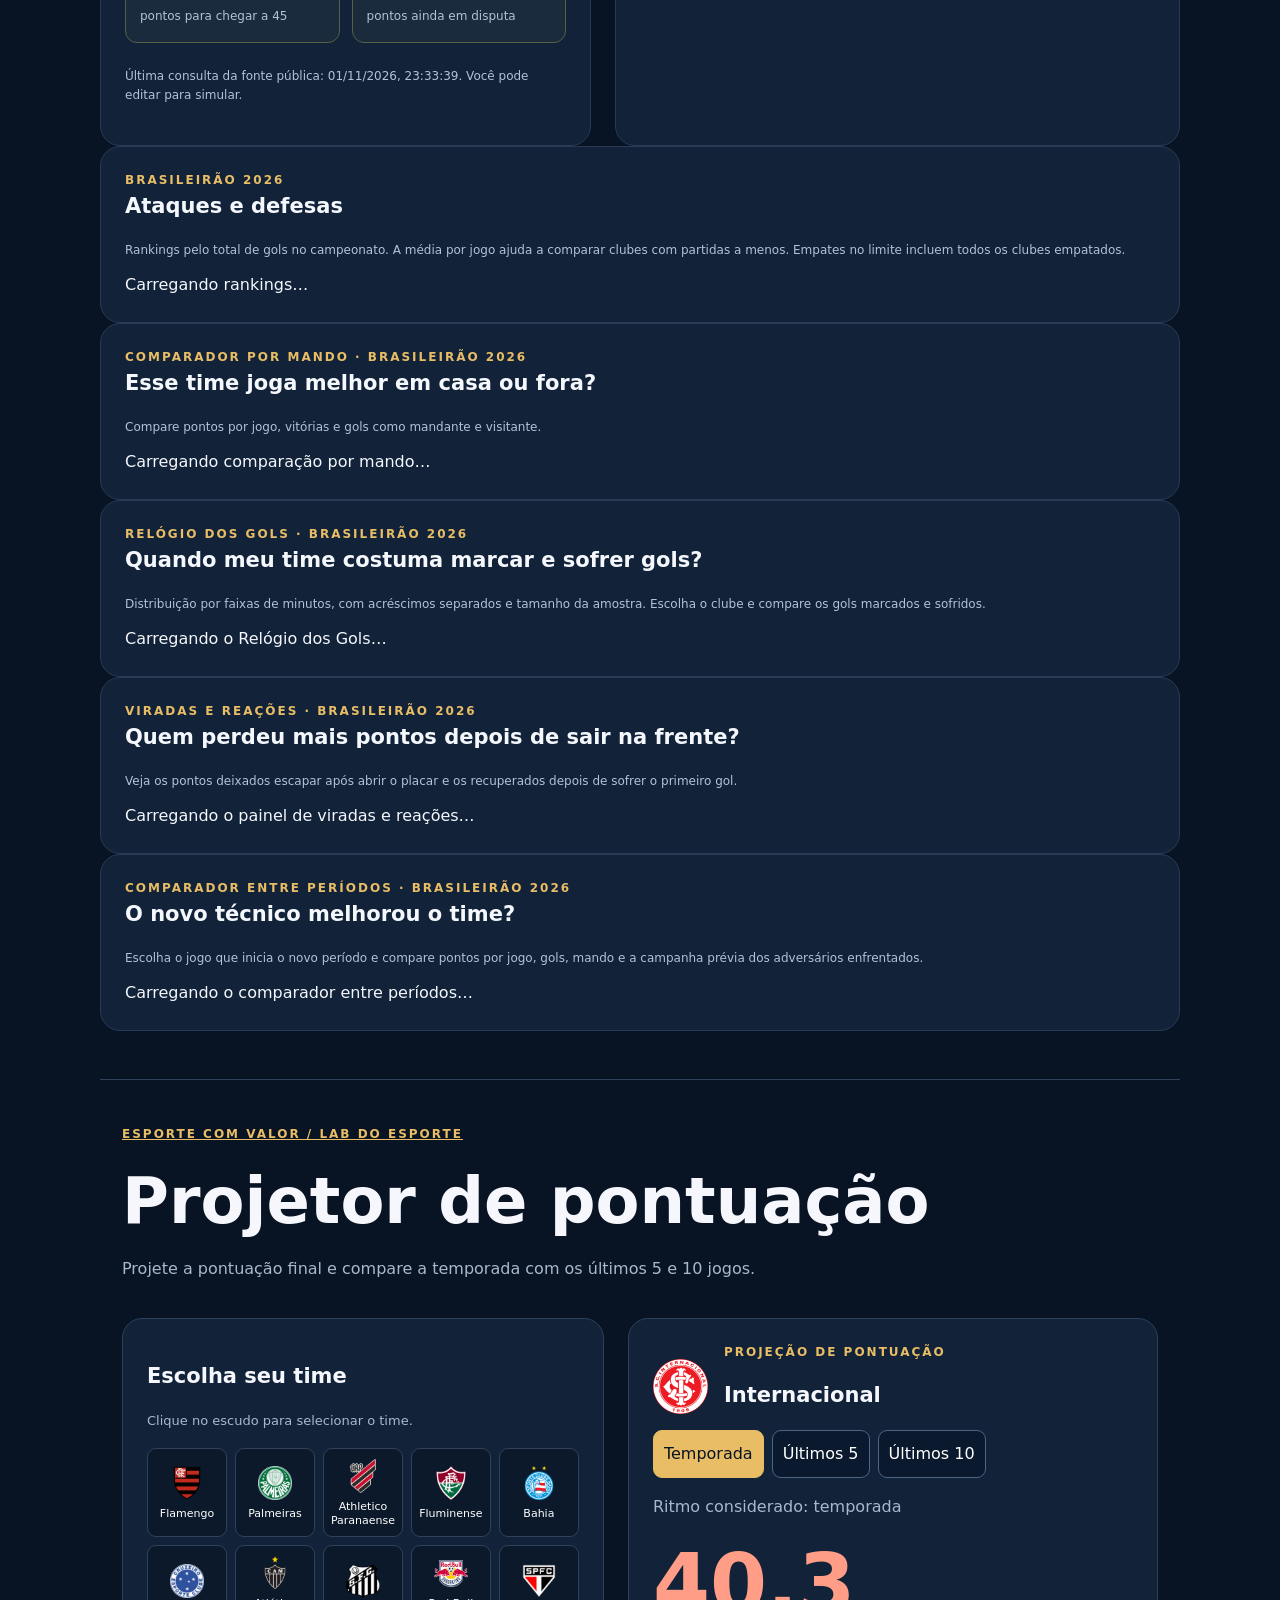
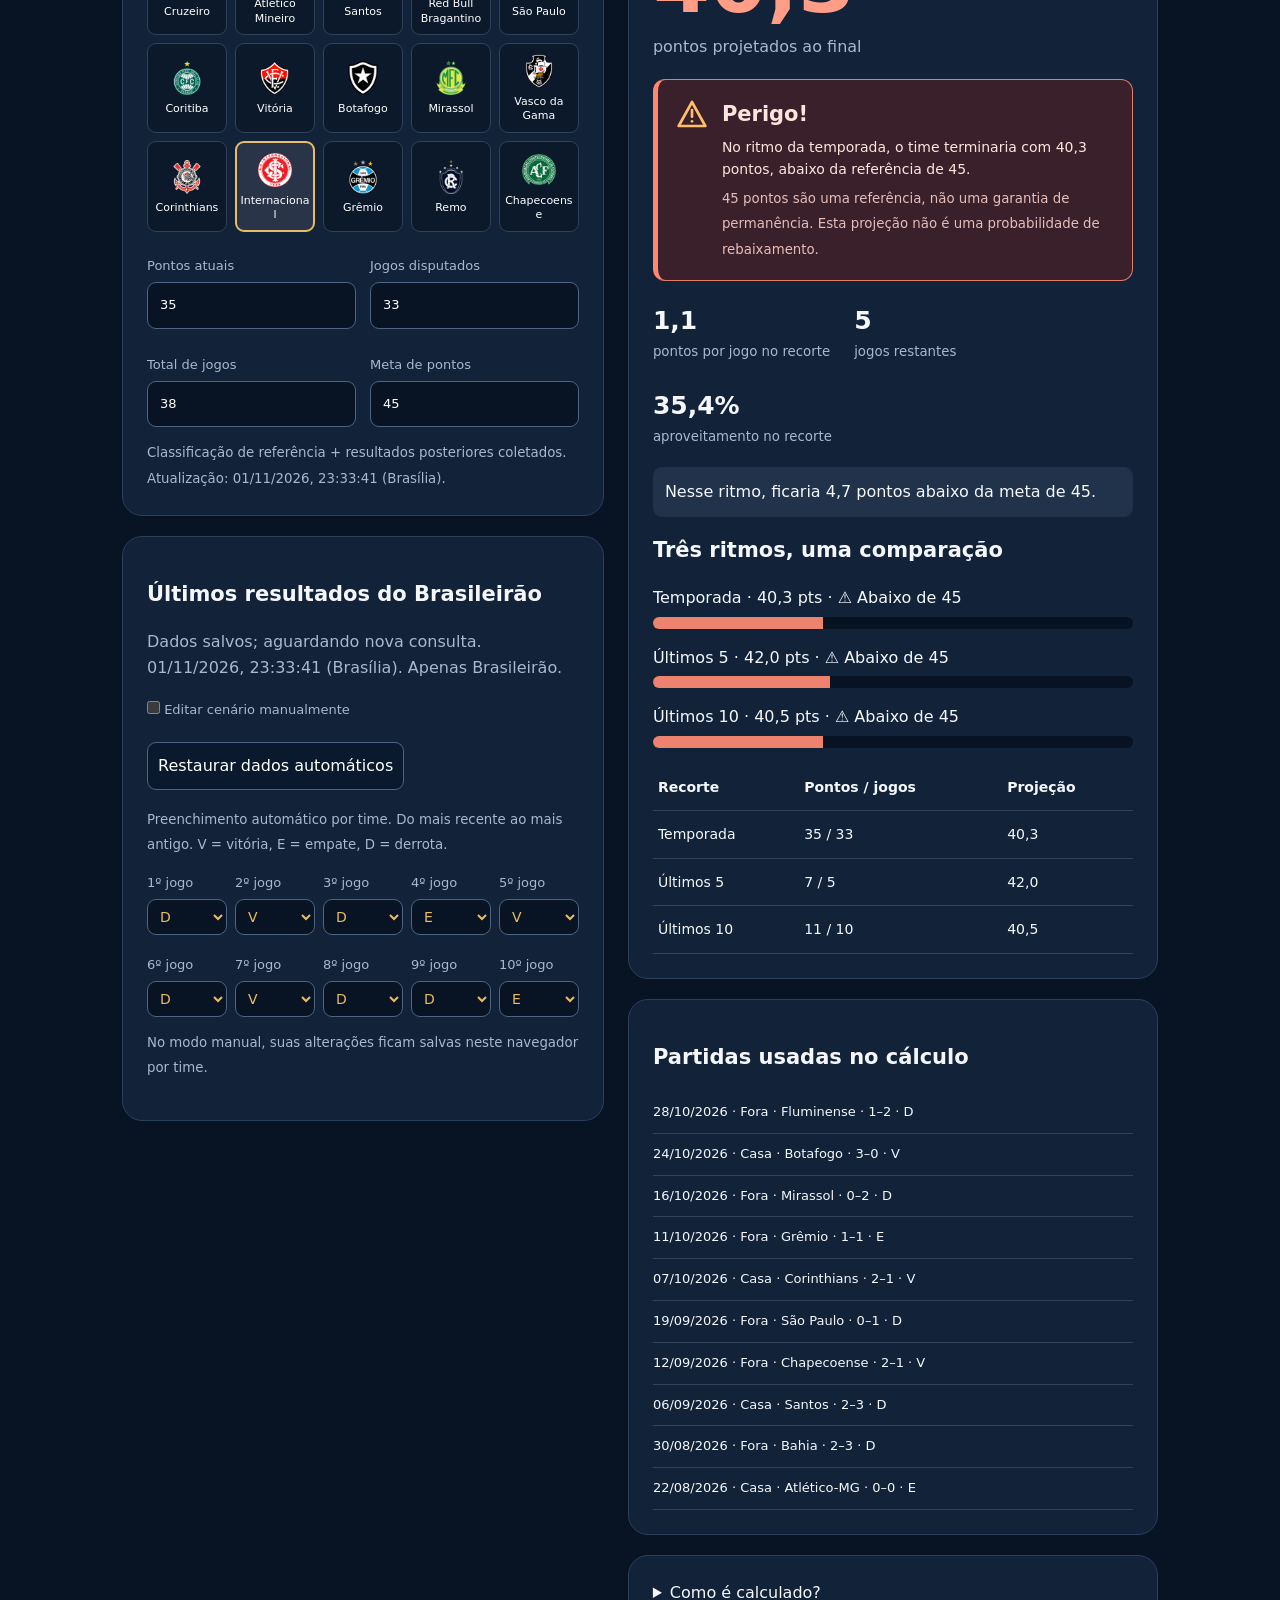
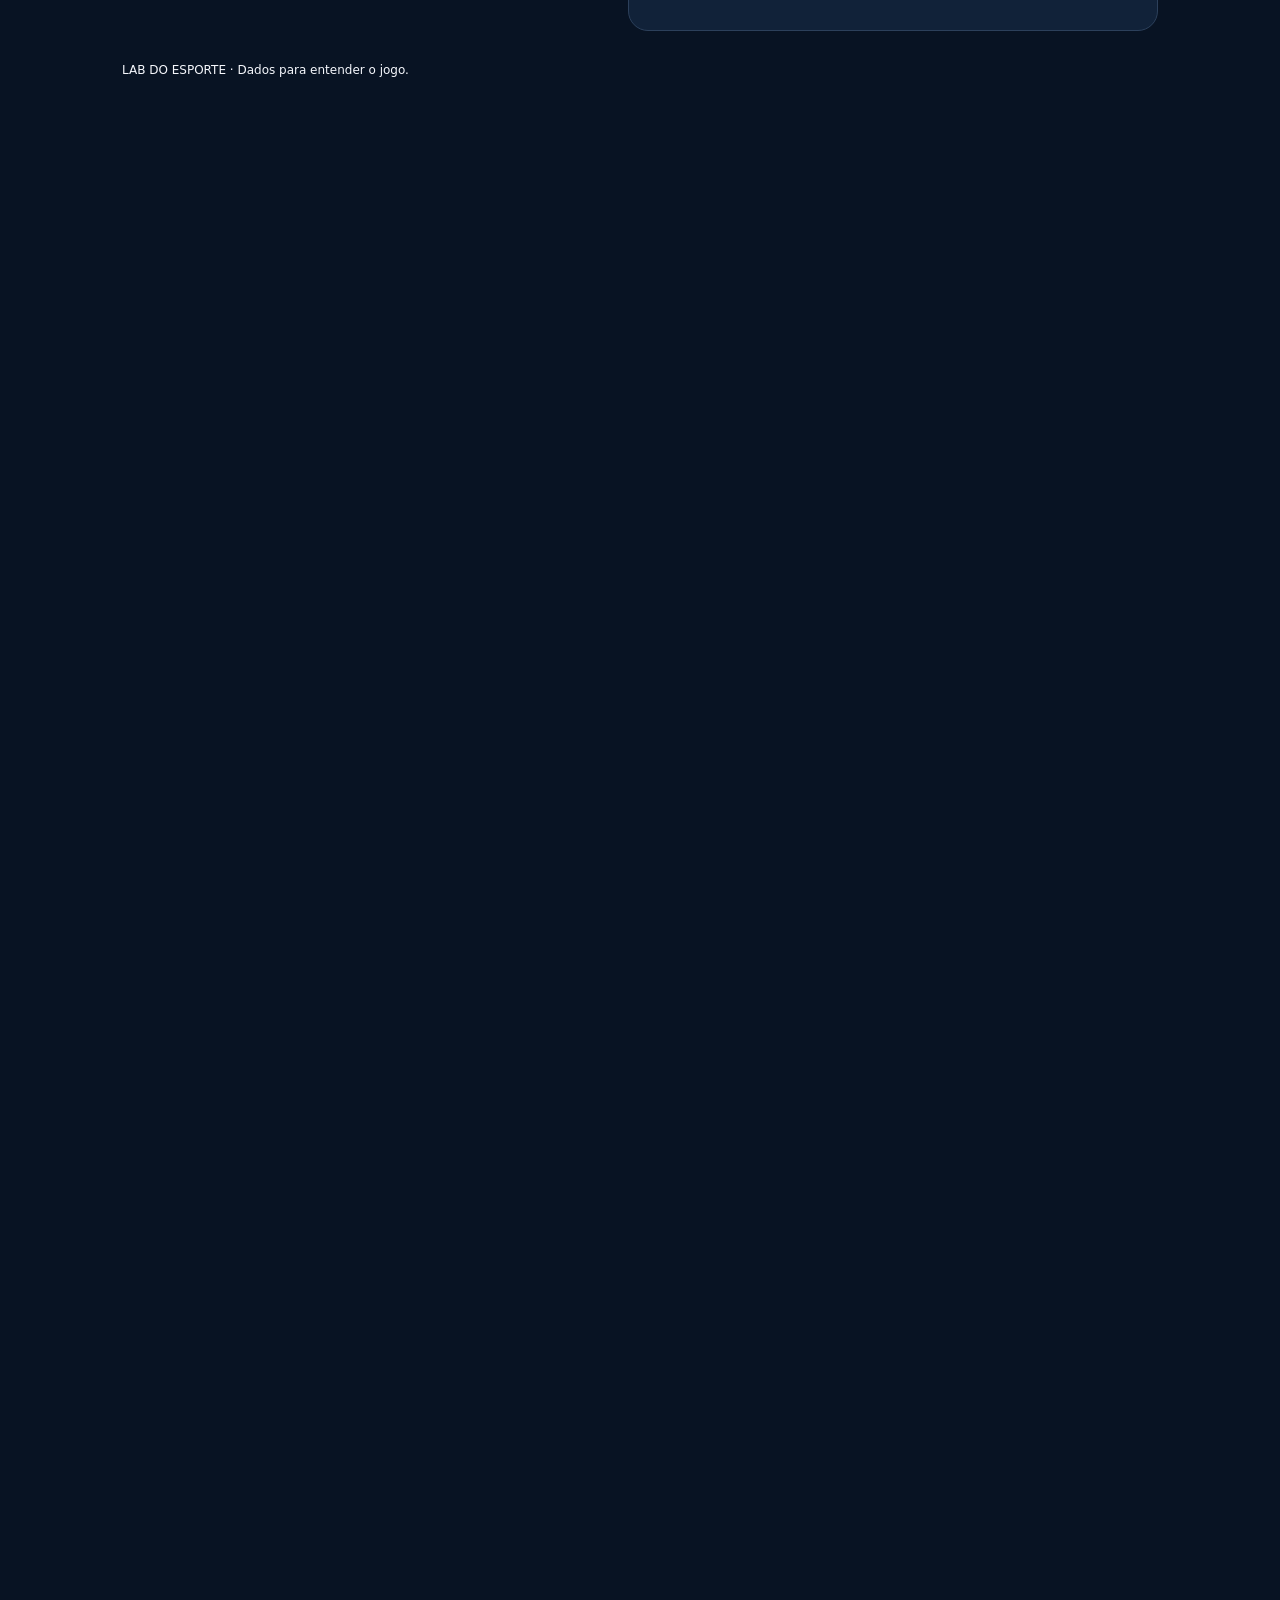
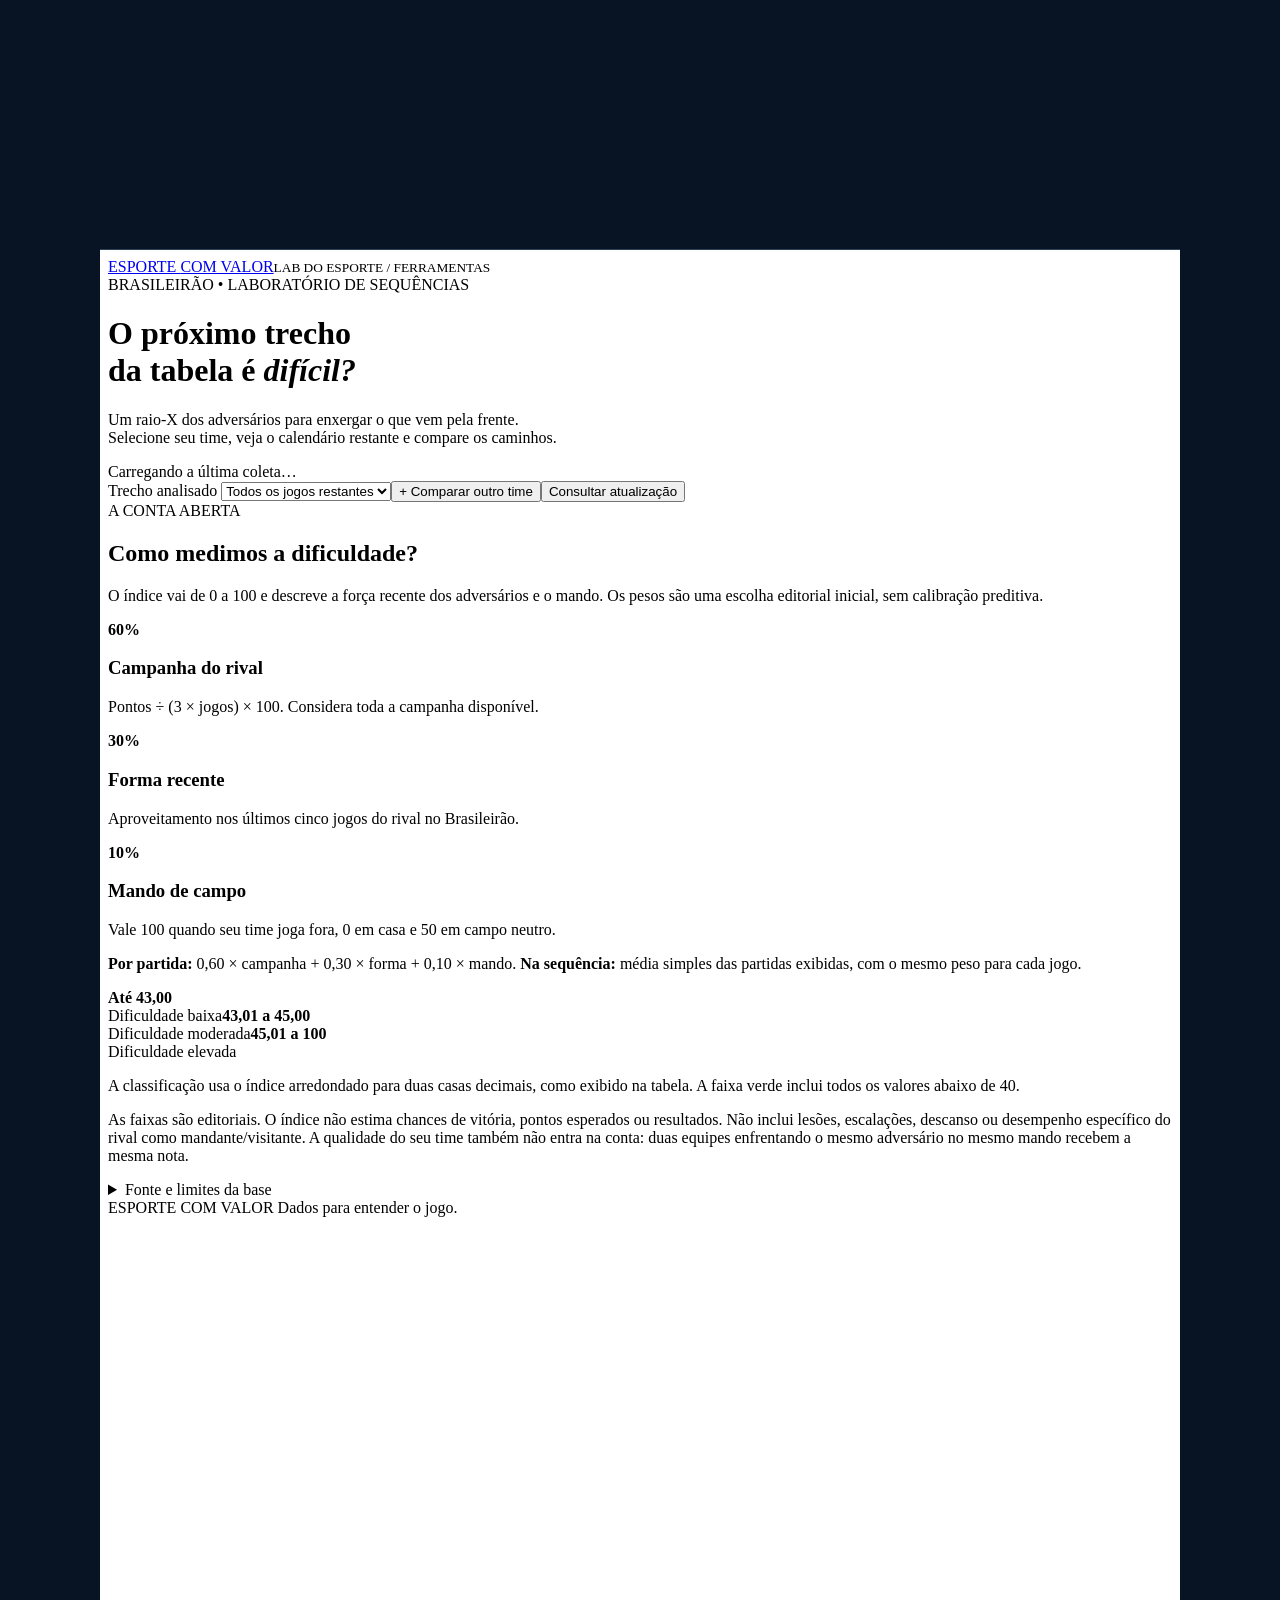
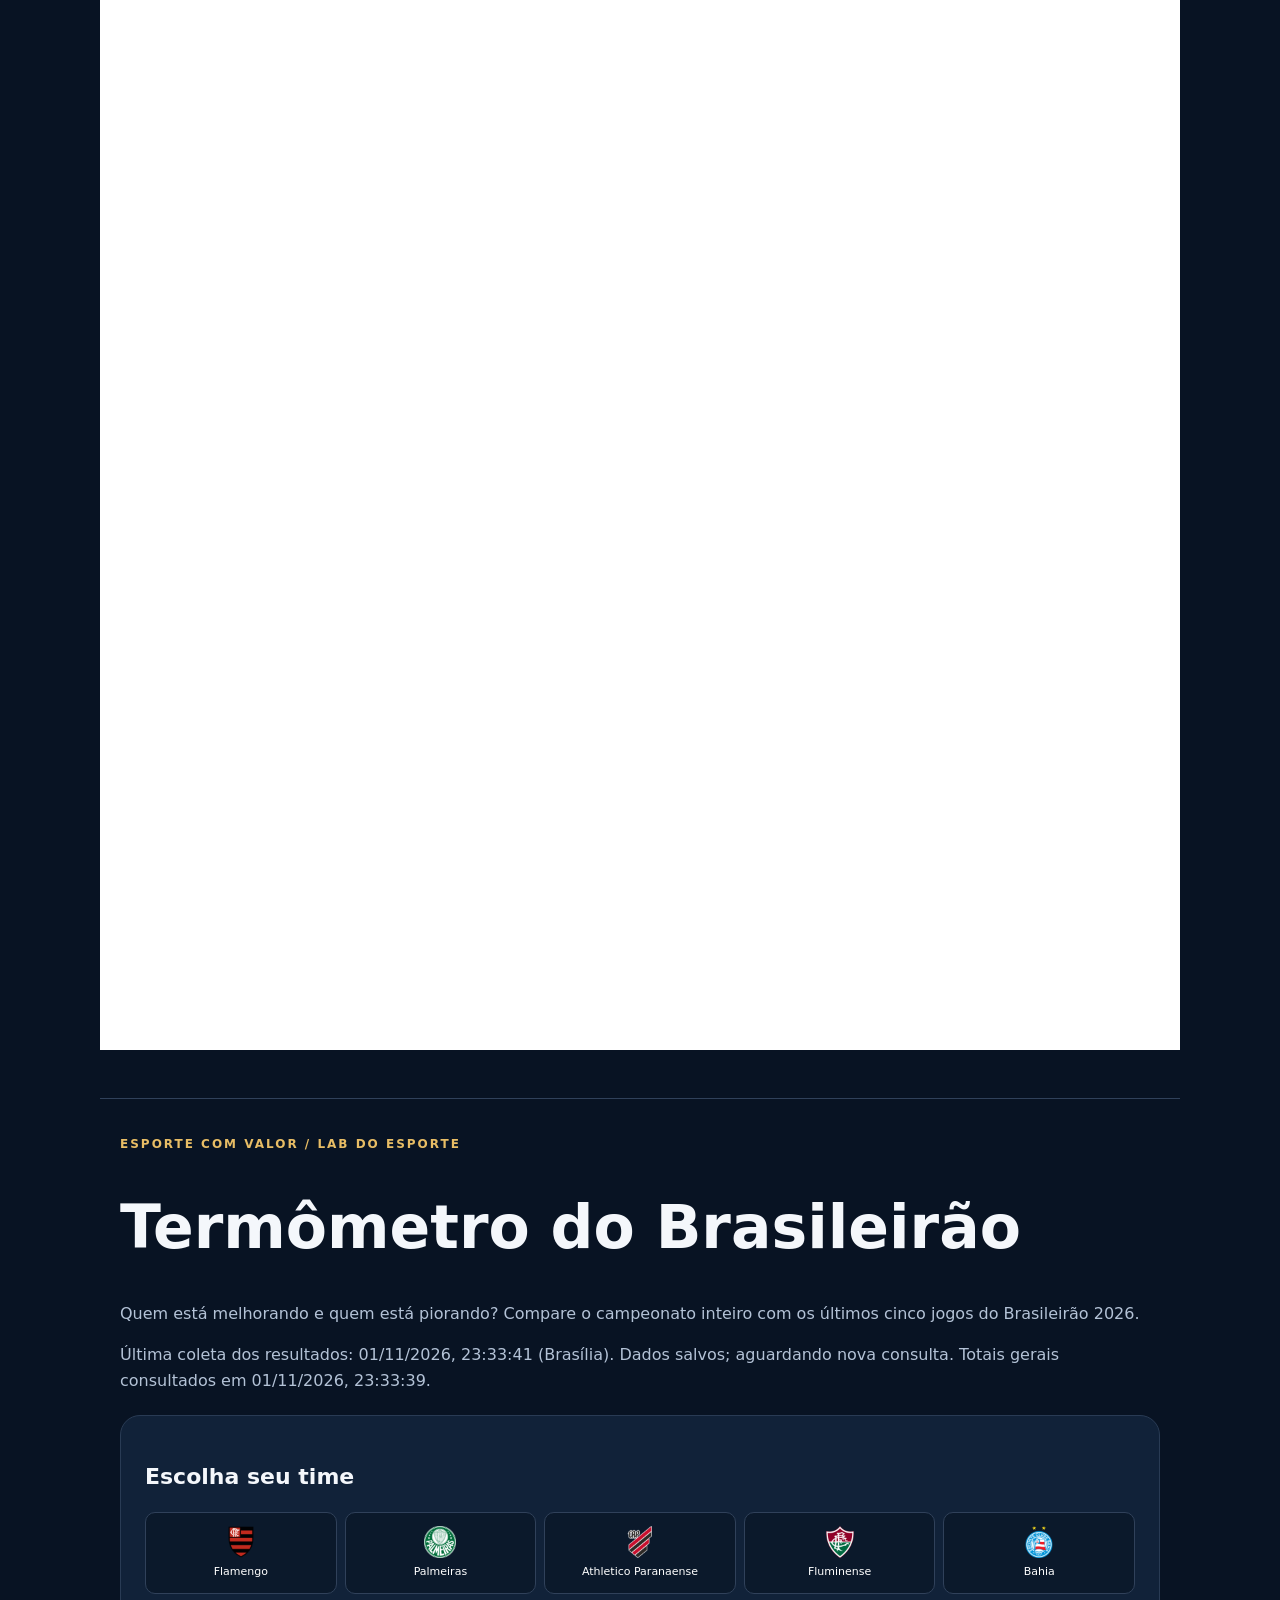
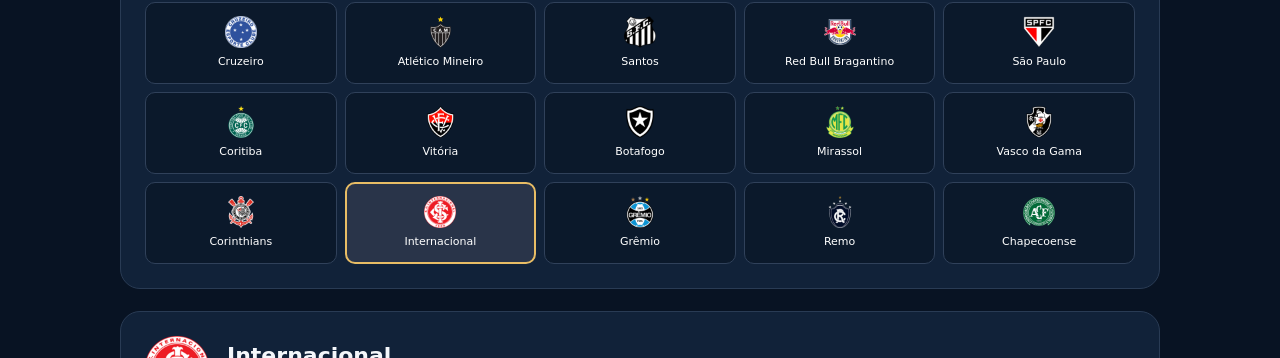
==== commit 8fdbfd0d: "Adiciona Almanaque do Brasileirão 2003–2025 com filtros e recordes históricos" ====
--- a/index.html
+++ b/index.html
@@ -19,7 +19,7 @@
 @media(max-width:700px){.ecv-league-grid{grid-template-columns:repeat(3,minmax(0,1fr))}.ecv-leagues{padding:24px 16px}}
 @media(max-width:420px){.ecv-league-grid{grid-template-columns:repeat(2,minmax(0,1fr))}}
 @media(prefers-reduced-motion:reduce){.ecv-league-card{transition:none}.ecv-league-card:hover{transform:none}}
-</style></head><body><main><header><a class="brand" href="https://esportecomvalor.wordpress.com/">ESPORTE COM VALOR / LAB DO ESPORTE</a><h1>Painel do Brasileirão</h1><p>Classificação, estatísticas e simuladores do Campeonato Brasileiro.</p><nav class="actions" aria-label="Ferramentas do Lab do Esporte"><a class="action" href="#mudancas">O que mudou na tabela</a><a class="action" href="#quanto-falta">Quanto Falta?</a><a class="action" href="#projetor">Projetor de Pontuação</a><a class="action" href="#termometro">Termômetro do Brasileirão</a><a class="action" href="#raio-x">Raio-X dos próximos jogos</a><a class="action" href="#rankings-gols">Ataques e defesas</a><a class="action" href="#casa-fora">Casa ou fora?</a><a class="action" href="#relogio-dos-gols">Relógio dos Gols</a><a class="action" href="#viradas-e-reacoes">Viradas e reações</a><a class="action" href="#antes-e-depois">Antes e depois do técnico</a></nav></header><section class="panel panorama" id="mudancas"><div class="brand">BALANÇO DA RODADA</div><h2>O que mudou na tabela nesta rodada?</h2><p class="small">Posições dos 20 clubes antes do início da rodada e na última atualização. Horário de Brasília; pode haver atraso após as partidas.</p><div id="day-content" aria-live="polite">Carregando comparação…</div></section><section id="quanto-falta" aria-labelledby="quanto-falta-title" style="scroll-margin-top:20px"><h2 id="quanto-falta-title">Quanto Falta</h2><p>Escolha seu time ou monte um cenário. Descubra o ritmo necessário para alcançar a meta de pontos que você definir.</p><div class="layout"><section class="panel"><h2>1. Escolha o time</h2><p class="small">Brasileirão 2026 · clique no escudo para carregar pontos e jogos.</p><div class="teams" id="teams"></div><div class="actions"><button type="button" class="action" id="manual">Preencher manualmente</button><button type="button" class="action" id="reset">Restaurar dados do time</button></div><h2 id="selection">Cenário manual</h2><form id="form"><div class="fields"><label>Pontos atuais<input id="points" type="number" min="0" step="1" required value="32"></label><label>Jogos disputados<input id="played" type="number" min="0" step="1" required value="31"></label><label>Meta de pontos<input id="target" type="number" min="1" step="1" required value="45"></label><label>Total de jogos por time<input id="total" type="number" min="1" max="1000" step="1" required value="38"></label></div><div class="stats points-summary" aria-live="polite" aria-label="Resumo de pontos"><div class="stat"><strong id="neededPoints">—</strong><span id="neededLabel">pontos para chegar a 45</span></div><div class="stat"><strong id="availablePoints">—</strong><span>pontos ainda em disputa</span></div></div></form><p id="origin" class="small"></p><p id="error" role="alert" class="error"></p></section><section class="panel" aria-label="Resultado"><div id="results" aria-live="polite"><div class="result-head"><div><div class="brand" id="resultTitle">PARA ALCANÇAR A META</div><div class="big" id="missing">—</div><div id="remaining">pontos necessários</div></div><div class="selected-team"><img id="resultBadge" alt="" width="88" height="88"><strong id="resultTeamName"></strong><div><strong id="resultCurrentPoints">—</strong><span> pontos atuais</span></div><span class="small" id="resultScenario"></span></div></div><div class="stats"><div class="stat"><strong id="neededPointsResult">—</strong><span id="neededLabelResult">pontos para chegar a 45</span></div><div class="stat"><strong id="availablePointsResult">—</strong><span>pontos ainda em disputa</span></div><div class="stat"><strong id="games">—</strong><span>jogos restantes</span></div><div class="stat"><strong id="max">—</strong><span>máximo de pontos ao final</span></div></div><div class="row"><span>Aproveitamento atual</span><strong id="current">—</strong></div><div class="track"><div id="currentBar" class="bar" style="background:#e8bd65"></div></div><div class="row"><span>Aproveitamento necessário</span><strong id="required">—</strong></div><div class="track"><div id="requiredBar" class="bar"></div></div><div id="status" class="status"></div><p id="projection" class="small"></p><details><summary>Como interpretar os cálculos</summary><p class="small">Atual = pontos ÷ (3 × jogos disputados). Necessário = pontos que faltam ÷ (3 × jogos restantes). A diferença é expressa em pontos percentuais (p.p.).</p><p class="small">Vermelho claro: aumento de até 5 p.p.; tons mais escuros: acima de 5, 10 e 20 p.p. Verde: o ritmo necessário não supera o atual. As cores comparam ritmos e não representam probabilidade de rebaixamento.</p><p class="small">A projeção mantém a média de pontos por jogo e pode resultar em número fracionário. Não prevê resultados. Os 45 pontos são uma referência, sem garantia de permanência. Os cálculos consideram três pontos por vitória e não contemplam punições ou bonificações.</p></details></div></section></div></section><section class="panel panorama" id="rankings-gols"><div class="brand">BRASILEIRÃO 2026</div><h2>Ataques e defesas</h2><p class="small">Rankings pelo total de gols no campeonato. A média por jogo ajuda a comparar clubes com partidas a menos. Empates no limite incluem todos os clubes empatados.</p><div id="goal-content" aria-live="polite">Carregando rankings…</div></section><section class="panel panorama" id="casa-fora"><div class="brand">COMPARADOR POR MANDO · BRASILEIRÃO 2026</div><h2>Esse time joga melhor em casa ou fora?</h2><p class="small">Compare pontos por jogo, vitórias e gols como mandante e visitante.</p><div id="mando-content">Carregando comparação por mando…</div></section><section class="panel panorama" id="relogio-dos-gols"><div class="brand">RELÓGIO DOS GOLS · BRASILEIRÃO 2026</div><h2>Quando meu time costuma marcar e sofrer gols?</h2><p class="small">Distribuição por faixas de minutos, com acréscimos separados e tamanho da amostra. Escolha o clube e compare os gols marcados e sofridos.</p><div id="goal-clock-content">Carregando o Relógio dos Gols…</div></section><section class="panel panorama" id="viradas-e-reacoes"><div class="brand">VIRADAS E REAÇÕES · BRASILEIRÃO 2026</div><h2>Quem perdeu mais pontos depois de sair na frente?</h2><p class="small">Veja os pontos deixados escapar após abrir o placar e os recuperados depois de sofrer o primeiro gol.</p><div id="reactions-content">Carregando o painel de viradas e reações…</div></section><section class="panel panorama" id="antes-e-depois"><div class="brand">COMPARADOR ENTRE PERÍODOS · BRASILEIRÃO 2026</div><h2>O novo técnico melhorou o time?</h2><p class="small">Escolha o jogo que inicia o novo período e compare pontos por jogo, gols, mando e a campanha prévia dos adversários enfrentados.</p><div id="periods-content">Carregando o comparador entre períodos…</div></section><section id="projetor" aria-label="Projetor de pontuação" style="scroll-margin-top:20px;margin-top:48px;border-top:1px solid #30415a"><iframe id="projectorFrame" title="Projetor de pontuação — últimos 5 e 10 jogos do Brasileirão" src="./projetor.html" loading="lazy" style="width:100%;border:0;min-height:800px;height:2200px;display:block;color-scheme:dark"></iframe></section><section id="raio-x" aria-label="Raio-X dos próximos jogos" style="scroll-margin-top:20px;margin-top:48px;border-top:1px solid #30415a"><iframe id="raioxFrame" title="Raio-X dos próximos jogos — dificuldade da sequência" src="./raio-x.html" loading="lazy" style="width:100%;border:0;min-height:900px;height:2400px;display:block;color-scheme:dark"></iframe></section><section id="termometro" style="scroll-margin-top:20px;margin-top:48px;border-top:1px solid #30415a"><iframe id="thermoFrame" title="Termômetro do Brasileirão" src="./termometro.html?v=20261017-titulo" loading="lazy" style="width:100%;border:0;height:2600px;display:block;color-scheme:dark"></iframe></section><section class="ecv-leagues" aria-labelledby="ecv-leagues-title"><div class="brand">PAINEL DO FUTEBOL</div><h2 id="ecv-leagues-title">Explore outros campeonatos</h2><p>A mesma análise, em outra liga. Escolha um campeonato para continuar.</p><nav class="ecv-league-grid" aria-label="Outros campeonatos do Painel do Futebol"><a class="ecv-league-card" data-ecv-league="premier_league" href="https://obrunofavoretto.github.io/quanto-falta-premier-league/" aria-label="Abrir Painel da Premier League"><svg viewBox="0 0 80 88" aria-hidden="true" focusable="false"><defs><clipPath id="ecv-shield-premier_league"><path d="M8 6h64v39c0 19-15 29-32 37C23 74 8 64 8 45Z"/></clipPath></defs><g clip-path="url(#ecv-shield-premier_league)"><path fill="#fff" d="M8 6h64v70H8z"/><path fill="#c8102e" d="M34 6h12v70H34z"/><path fill="#c8102e" d="M8 30h64v12H8z"/></g><path d="M8 6h64v39c0 19-15 29-32 37C23 74 8 64 8 45Z" fill="none" stroke="#e8bd65" stroke-width="2.5"/></svg><strong>Painel da Premier League</strong><span>Premier League</span></a><a class="ecv-league-card" data-ecv-league="la_liga" href="https://obrunofavoretto.github.io/quanto-falta-la-liga/" aria-label="Abrir Painel de La Liga"><svg viewBox="0 0 80 88" aria-hidden="true" focusable="false"><defs><clipPath id="ecv-shield-la_liga"><path d="M8 6h64v39c0 19-15 29-32 37C23 74 8 64 8 45Z"/></clipPath></defs><g clip-path="url(#ecv-shield-la_liga)"><path fill="#aa151b" d="M8 6h64v70H8z"/><path fill="#f1bf00" d="M8 24h64v28H8z"/></g><path d="M8 6h64v39c0 19-15 29-32 37C23 74 8 64 8 45Z" fill="none" stroke="#e8bd65" stroke-width="2.5"/></svg><strong>Painel de La Liga</strong><span>La Liga</span></a><a class="ecv-league-card" data-ecv-league="serie_a" href="https://obrunofavoretto.github.io/quanto-falta-serie-a/" aria-label="Abrir Painel da Serie A"><svg viewBox="0 0 80 88" aria-hidden="true" focusable="false"><defs><clipPath id="ecv-shield-serie_a"><path d="M8 6h64v39c0 19-15 29-32 37C23 74 8 64 8 45Z"/></clipPath></defs><g clip-path="url(#ecv-shield-serie_a)"><path fill="#fff" d="M8 6h64v70H8z"/><path fill="#009246" d="M8 6h21v70H8z"/><path fill="#ce2b37" d="M51 6h21v70H51z"/></g><path d="M8 6h64v39c0 19-15 29-32 37C23 74 8 64 8 45Z" fill="none" stroke="#e8bd65" stroke-width="2.5"/></svg><strong>Painel da Serie A</strong><span>Serie A</span></a><a class="ecv-league-card" data-ecv-league="bundesliga" href="https://obrunofavoretto.github.io/quanto-falta-bundesliga/" aria-label="Abrir Painel da Bundesliga"><svg viewBox="0 0 80 88" aria-hidden="true" focusable="false"><defs><clipPath id="ecv-shield-bundesliga"><path d="M8 6h64v39c0 19-15 29-32 37C23 74 8 64 8 45Z"/></clipPath></defs><g clip-path="url(#ecv-shield-bundesliga)"><path fill="#191919" d="M8 6h64v70H8z"/><path fill="#d00" d="M8 27h64v22H8z"/><path fill="#ffce00" d="M8 49h64v27H8z"/></g><path d="M8 6h64v39c0 19-15 29-32 37C23 74 8 64 8 45Z" fill="none" stroke="#e8bd65" stroke-width="2.5"/></svg><strong>Painel da Bundesliga</strong><span>Bundesliga</span></a><a class="ecv-league-card" data-ecv-league="ligue_1" href="https://obrunofavoretto.github.io/quanto-falta-ligue-1/" aria-label="Abrir Painel da Ligue 1"><svg viewBox="0 0 80 88" aria-hidden="true" focusable="false"><defs><clipPath id="ecv-shield-ligue_1"><path d="M8 6h64v39c0 19-15 29-32 37C23 74 8 64 8 45Z"/></clipPath></defs><g clip-path="url(#ecv-shield-ligue_1)"><path fill="#fff" d="M8 6h64v70H8z"/><path fill="#002654" d="M8 6h21v70H8z"/><path fill="#ed2939" d="M51 6h21v70H51z"/></g><path d="M8 6h64v39c0 19-15 29-32 37C23 74 8 64 8 45Z" fill="none" stroke="#e8bd65" stroke-width="2.5"/></svg><strong>Painel da Ligue 1</strong><span>Ligue 1</span></a></nav></section><footer><p class="small"><span id="dataStatus">Classificação de referência: 17/10/2026, 00h45</span>, conforme <a href="https://classificacaogeral.com.br/campeonato-brasileiro-serie-a/2026" target="_blank" rel="noopener noreferrer">Classificação Geral</a>. <span id="dataMode">Cadastro inicial. Aguardando primeira consulta automática.</span> Alterações nos campos são simulações e não modificam a classificação publicada.</p><p class="small">Escudos fornecidos por API-Sports, incorporados à página para evitar falhas de carregamento externo. Pertencem aos respectivos clubes.</p><p class="small">Tabela adaptada da Wikipédia, por seus colaboradores, sob <a href="https://creativecommons.org/licenses/by-sa/4.0/">CC BY-SA 4.0</a>. Foram extraídos e normalizados pontos e jogos. <a href="https://pt.wikipedia.org/w/index.php?title=Campeonato_Brasileiro_de_Futebol_de_2026_-_S%C3%A9rie_A&amp;action=history">Histórico e autoria</a>. A licença da tabela não se aplica aos escudos nem ao código da calculadora.</p></footer></main><script>
+</style></head><body><main><header><a class="brand" href="https://esportecomvalor.wordpress.com/">ESPORTE COM VALOR / LAB DO ESPORTE</a><h1>Painel do Brasileirão</h1><p>Classificação, estatísticas e simuladores do Campeonato Brasileiro.</p><nav class="actions" aria-label="Ferramentas do Lab do Esporte"><a class="action" href="#mudancas">O que mudou na tabela</a><a class="action" href="./almanaque.html">Almanaque do Brasileirão</a><a class="action" href="#quanto-falta">Quanto Falta?</a><a class="action" href="#projetor">Projetor de Pontuação</a><a class="action" href="#termometro">Termômetro do Brasileirão</a><a class="action" href="#raio-x">Raio-X dos próximos jogos</a><a class="action" href="#rankings-gols">Ataques e defesas</a><a class="action" href="#casa-fora">Casa ou fora?</a><a class="action" href="#relogio-dos-gols">Relógio dos Gols</a><a class="action" href="#viradas-e-reacoes">Viradas e reações</a><a class="action" href="#antes-e-depois">Antes e depois do técnico</a></nav></header><section class="panel panorama" id="mudancas"><div class="brand">BALANÇO DA RODADA</div><h2>O que mudou na tabela nesta rodada?</h2><p class="small">Posições dos 20 clubes antes do início da rodada e na última atualização. Horário de Brasília; pode haver atraso após as partidas.</p><div id="day-content" aria-live="polite">Carregando comparação…</div></section><section id="quanto-falta" aria-labelledby="quanto-falta-title" style="scroll-margin-top:20px"><h2 id="quanto-falta-title">Quanto Falta</h2><p>Escolha seu time ou monte um cenário. Descubra o ritmo necessário para alcançar a meta de pontos que você definir.</p><div class="layout"><section class="panel"><h2>1. Escolha o time</h2><p class="small">Brasileirão 2026 · clique no escudo para carregar pontos e jogos.</p><div class="teams" id="teams"></div><div class="actions"><button type="button" class="action" id="manual">Preencher manualmente</button><button type="button" class="action" id="reset">Restaurar dados do time</button></div><h2 id="selection">Cenário manual</h2><form id="form"><div class="fields"><label>Pontos atuais<input id="points" type="number" min="0" step="1" required value="32"></label><label>Jogos disputados<input id="played" type="number" min="0" step="1" required value="31"></label><label>Meta de pontos<input id="target" type="number" min="1" step="1" required value="45"></label><label>Total de jogos por time<input id="total" type="number" min="1" max="1000" step="1" required value="38"></label></div><div class="stats points-summary" aria-live="polite" aria-label="Resumo de pontos"><div class="stat"><strong id="neededPoints">—</strong><span id="neededLabel">pontos para chegar a 45</span></div><div class="stat"><strong id="availablePoints">—</strong><span>pontos ainda em disputa</span></div></div></form><p id="origin" class="small"></p><p id="error" role="alert" class="error"></p></section><section class="panel" aria-label="Resultado"><div id="results" aria-live="polite"><div class="result-head"><div><div class="brand" id="resultTitle">PARA ALCANÇAR A META</div><div class="big" id="missing">—</div><div id="remaining">pontos necessários</div></div><div class="selected-team"><img id="resultBadge" alt="" width="88" height="88"><strong id="resultTeamName"></strong><div><strong id="resultCurrentPoints">—</strong><span> pontos atuais</span></div><span class="small" id="resultScenario"></span></div></div><div class="stats"><div class="stat"><strong id="neededPointsResult">—</strong><span id="neededLabelResult">pontos para chegar a 45</span></div><div class="stat"><strong id="availablePointsResult">—</strong><span>pontos ainda em disputa</span></div><div class="stat"><strong id="games">—</strong><span>jogos restantes</span></div><div class="stat"><strong id="max">—</strong><span>máximo de pontos ao final</span></div></div><div class="row"><span>Aproveitamento atual</span><strong id="current">—</strong></div><div class="track"><div id="currentBar" class="bar" style="background:#e8bd65"></div></div><div class="row"><span>Aproveitamento necessário</span><strong id="required">—</strong></div><div class="track"><div id="requiredBar" class="bar"></div></div><div id="status" class="status"></div><p id="projection" class="small"></p><details><summary>Como interpretar os cálculos</summary><p class="small">Atual = pontos ÷ (3 × jogos disputados). Necessário = pontos que faltam ÷ (3 × jogos restantes). A diferença é expressa em pontos percentuais (p.p.).</p><p class="small">Vermelho claro: aumento de até 5 p.p.; tons mais escuros: acima de 5, 10 e 20 p.p. Verde: o ritmo necessário não supera o atual. As cores comparam ritmos e não representam probabilidade de rebaixamento.</p><p class="small">A projeção mantém a média de pontos por jogo e pode resultar em número fracionário. Não prevê resultados. Os 45 pontos são uma referência, sem garantia de permanência. Os cálculos consideram três pontos por vitória e não contemplam punições ou bonificações.</p></details></div></section></div></section><section class="panel panorama" id="rankings-gols"><div class="brand">BRASILEIRÃO 2026</div><h2>Ataques e defesas</h2><p class="small">Rankings pelo total de gols no campeonato. A média por jogo ajuda a comparar clubes com partidas a menos. Empates no limite incluem todos os clubes empatados.</p><div id="goal-content" aria-live="polite">Carregando rankings…</div></section><section class="panel panorama" id="casa-fora"><div class="brand">COMPARADOR POR MANDO · BRASILEIRÃO 2026</div><h2>Esse time joga melhor em casa ou fora?</h2><p class="small">Compare pontos por jogo, vitórias e gols como mandante e visitante.</p><div id="mando-content">Carregando comparação por mando…</div></section><section class="panel panorama" id="relogio-dos-gols"><div class="brand">RELÓGIO DOS GOLS · BRASILEIRÃO 2026</div><h2>Quando meu time costuma marcar e sofrer gols?</h2><p class="small">Distribuição por faixas de minutos, com acréscimos separados e tamanho da amostra. Escolha o clube e compare os gols marcados e sofridos.</p><div id="goal-clock-content">Carregando o Relógio dos Gols…</div></section><section class="panel panorama" id="viradas-e-reacoes"><div class="brand">VIRADAS E REAÇÕES · BRASILEIRÃO 2026</div><h2>Quem perdeu mais pontos depois de sair na frente?</h2><p class="small">Veja os pontos deixados escapar após abrir o placar e os recuperados depois de sofrer o primeiro gol.</p><div id="reactions-content">Carregando o painel de viradas e reações…</div></section><section class="panel panorama" id="antes-e-depois"><div class="brand">COMPARADOR ENTRE PERÍODOS · BRASILEIRÃO 2026</div><h2>O novo técnico melhorou o time?</h2><p class="small">Escolha o jogo que inicia o novo período e compare pontos por jogo, gols, mando e a campanha prévia dos adversários enfrentados.</p><div id="periods-content">Carregando o comparador entre períodos…</div></section><section id="projetor" aria-label="Projetor de pontuação" style="scroll-margin-top:20px;margin-top:48px;border-top:1px solid #30415a"><iframe id="projectorFrame" title="Projetor de pontuação — últimos 5 e 10 jogos do Brasileirão" src="./projetor.html" loading="lazy" style="width:100%;border:0;min-height:800px;height:2200px;display:block;color-scheme:dark"></iframe></section><section id="raio-x" aria-label="Raio-X dos próximos jogos" style="scroll-margin-top:20px;margin-top:48px;border-top:1px solid #30415a"><iframe id="raioxFrame" title="Raio-X dos próximos jogos — dificuldade da sequência" src="./raio-x.html" loading="lazy" style="width:100%;border:0;min-height:900px;height:2400px;display:block;color-scheme:dark"></iframe></section><section id="termometro" style="scroll-margin-top:20px;margin-top:48px;border-top:1px solid #30415a"><iframe id="thermoFrame" title="Termômetro do Brasileirão" src="./termometro.html?v=20261017-titulo" loading="lazy" style="width:100%;border:0;height:2600px;display:block;color-scheme:dark"></iframe></section><section class="ecv-leagues" aria-labelledby="ecv-leagues-title"><div class="brand">PAINEL DO FUTEBOL</div><h2 id="ecv-leagues-title">Explore outros campeonatos</h2><p>A mesma análise, em outra liga. Escolha um campeonato para continuar.</p><nav class="ecv-league-grid" aria-label="Outros campeonatos do Painel do Futebol"><a class="ecv-league-card" data-ecv-league="premier_league" href="https://obrunofavoretto.github.io/quanto-falta-premier-league/" aria-label="Abrir Painel da Premier League"><svg viewBox="0 0 80 88" aria-hidden="true" focusable="false"><defs><clipPath id="ecv-shield-premier_league"><path d="M8 6h64v39c0 19-15 29-32 37C23 74 8 64 8 45Z"/></clipPath></defs><g clip-path="url(#ecv-shield-premier_league)"><path fill="#fff" d="M8 6h64v70H8z"/><path fill="#c8102e" d="M34 6h12v70H34z"/><path fill="#c8102e" d="M8 30h64v12H8z"/></g><path d="M8 6h64v39c0 19-15 29-32 37C23 74 8 64 8 45Z" fill="none" stroke="#e8bd65" stroke-width="2.5"/></svg><strong>Painel da Premier League</strong><span>Premier League</span></a><a class="ecv-league-card" data-ecv-league="la_liga" href="https://obrunofavoretto.github.io/quanto-falta-la-liga/" aria-label="Abrir Painel de La Liga"><svg viewBox="0 0 80 88" aria-hidden="true" focusable="false"><defs><clipPath id="ecv-shield-la_liga"><path d="M8 6h64v39c0 19-15 29-32 37C23 74 8 64 8 45Z"/></clipPath></defs><g clip-path="url(#ecv-shield-la_liga)"><path fill="#aa151b" d="M8 6h64v70H8z"/><path fill="#f1bf00" d="M8 24h64v28H8z"/></g><path d="M8 6h64v39c0 19-15 29-32 37C23 74 8 64 8 45Z" fill="none" stroke="#e8bd65" stroke-width="2.5"/></svg><strong>Painel de La Liga</strong><span>La Liga</span></a><a class="ecv-league-card" data-ecv-league="serie_a" href="https://obrunofavoretto.github.io/quanto-falta-serie-a/" aria-label="Abrir Painel da Serie A"><svg viewBox="0 0 80 88" aria-hidden="true" focusable="false"><defs><clipPath id="ecv-shield-serie_a"><path d="M8 6h64v39c0 19-15 29-32 37C23 74 8 64 8 45Z"/></clipPath></defs><g clip-path="url(#ecv-shield-serie_a)"><path fill="#fff" d="M8 6h64v70H8z"/><path fill="#009246" d="M8 6h21v70H8z"/><path fill="#ce2b37" d="M51 6h21v70H51z"/></g><path d="M8 6h64v39c0 19-15 29-32 37C23 74 8 64 8 45Z" fill="none" stroke="#e8bd65" stroke-width="2.5"/></svg><strong>Painel da Serie A</strong><span>Serie A</span></a><a class="ecv-league-card" data-ecv-league="bundesliga" href="https://obrunofavoretto.github.io/quanto-falta-bundesliga/" aria-label="Abrir Painel da Bundesliga"><svg viewBox="0 0 80 88" aria-hidden="true" focusable="false"><defs><clipPath id="ecv-shield-bundesliga"><path d="M8 6h64v39c0 19-15 29-32 37C23 74 8 64 8 45Z"/></clipPath></defs><g clip-path="url(#ecv-shield-bundesliga)"><path fill="#191919" d="M8 6h64v70H8z"/><path fill="#d00" d="M8 27h64v22H8z"/><path fill="#ffce00" d="M8 49h64v27H8z"/></g><path d="M8 6h64v39c0 19-15 29-32 37C23 74 8 64 8 45Z" fill="none" stroke="#e8bd65" stroke-width="2.5"/></svg><strong>Painel da Bundesliga</strong><span>Bundesliga</span></a><a class="ecv-league-card" data-ecv-league="ligue_1" href="https://obrunofavoretto.github.io/quanto-falta-ligue-1/" aria-label="Abrir Painel da Ligue 1"><svg viewBox="0 0 80 88" aria-hidden="true" focusable="false"><defs><clipPath id="ecv-shield-ligue_1"><path d="M8 6h64v39c0 19-15 29-32 37C23 74 8 64 8 45Z"/></clipPath></defs><g clip-path="url(#ecv-shield-ligue_1)"><path fill="#fff" d="M8 6h64v70H8z"/><path fill="#002654" d="M8 6h21v70H8z"/><path fill="#ed2939" d="M51 6h21v70H51z"/></g><path d="M8 6h64v39c0 19-15 29-32 37C23 74 8 64 8 45Z" fill="none" stroke="#e8bd65" stroke-width="2.5"/></svg><strong>Painel da Ligue 1</strong><span>Ligue 1</span></a></nav></section><footer><p class="small"><span id="dataStatus">Classificação de referência: 17/10/2026, 00h45</span>, conforme <a href="https://classificacaogeral.com.br/campeonato-brasileiro-serie-a/2026" target="_blank" rel="noopener noreferrer">Classificação Geral</a>. <span id="dataMode">Cadastro inicial. Aguardando primeira consulta automática.</span> Alterações nos campos são simulações e não modificam a classificação publicada.</p><p class="small">Escudos fornecidos por API-Sports, incorporados à página para evitar falhas de carregamento externo. Pertencem aos respectivos clubes.</p><p class="small">Tabela adaptada da Wikipédia, por seus colaboradores, sob <a href="https://creativecommons.org/licenses/by-sa/4.0/">CC BY-SA 4.0</a>. Foram extraídos e normalizados pontos e jogos. <a href="https://pt.wikipedia.org/w/index.php?title=Campeonato_Brasileiro_de_Futebol_de_2026_-_S%C3%A9rie_A&amp;action=history">Histórico e autoria</a>. A licença da tabela não se aplica aos escudos nem ao código da calculadora.</p></footer></main><script>
 const badges={"118":"[data-uri]","119":"[data-uri]","120":"[data-uri]","121":"[data-uri]","124":"[data-uri]","126":"[data-uri]","127":"[data-uri]","128":"[data-uri]","130":"[data-uri]","131":"[data-uri]","132":"[data-uri]","133":"[data-uri]","134":"[data-uri]","135":"[data-uri]","136":"[data-uri]","147":"[data-uri]